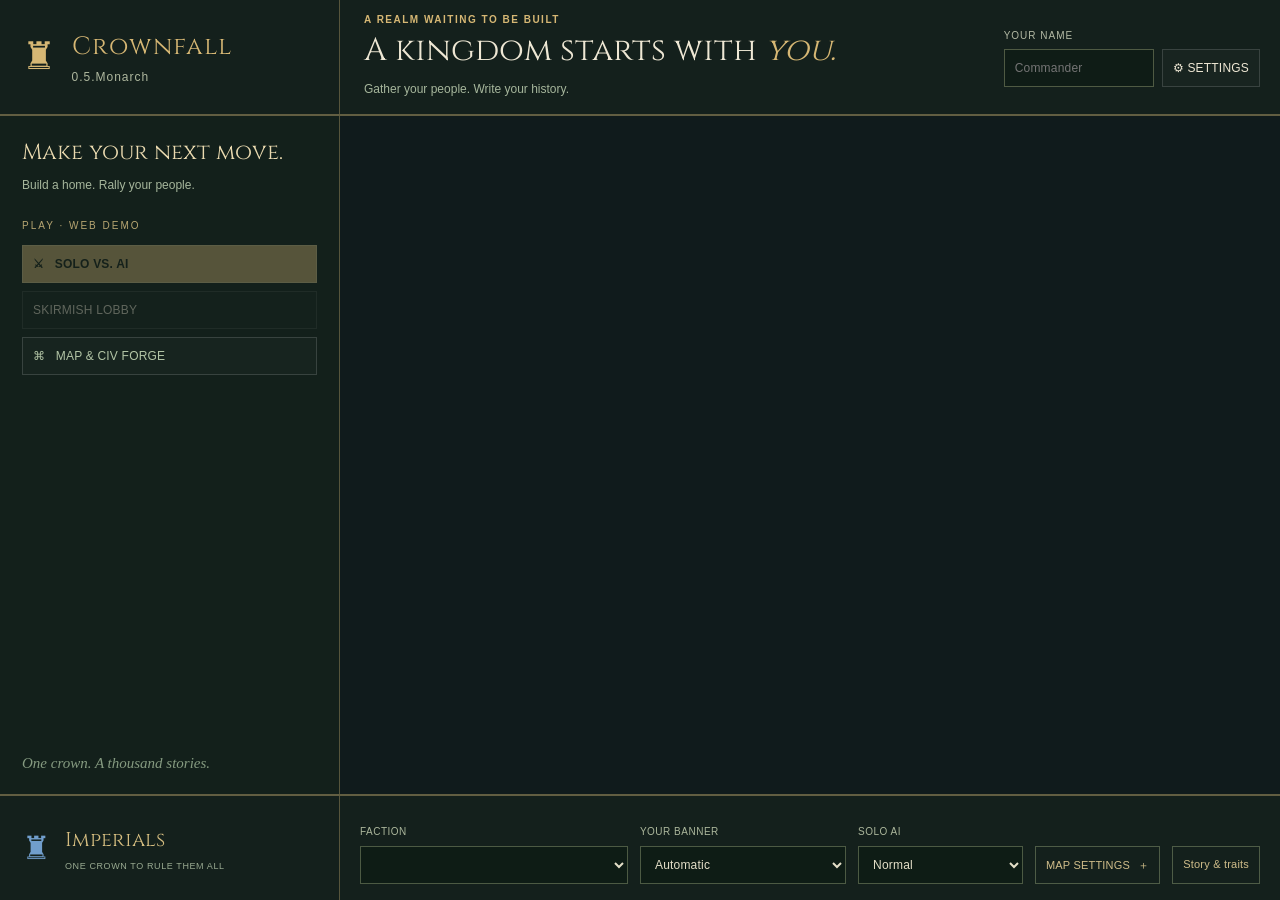
==== index.html @ 2e2fb734 "Add files via upload Test-build 0.5 Monarch: old build." ====
<!doctype html>
<html lang="en">
  <head>
    <meta charset="UTF-8" />
    <meta name="viewport" content="width=device-width,initial-scale=1" />
    <title>Crownfall — Monarch</title>
    <link rel="icon" href="./favicon.svg" />
    <link rel="stylesheet" href="./style.css" />
    <link rel="stylesheet" href="./monarch.css" />
  </head>
  <body data-screen="menu">
    <canvas
      id="battlefield"
      aria-label="Isometric battlefield: select units with left click and command with right click"
      tabindex="0"
    ></canvas>
    <header id="topbar">
      <a class="wordmark" href="./"
        >♜
        <span
          >Crownfall<small
            ><span id="release-version">0.5.Monarch</span></small
          ></span
        ></a
      >
      <div id="resources">
        <div><i>◒</i><span id="food">350</span><small>FOOD</small></div>
        <div><i>♧</i><span id="wood">420</span><small>WOOD</small></div>
        <div><i>◆</i><span id="gold">180</span><small>GOLD</small></div>
        <div><i>▰</i><span id="stone">180</span><small>STONE</small></div>
        <div>
          <i>♟</i><span id="population">7 / 20</span><small>POPULATION</small>
        </div>
      </div>
      <div class="match-controls">
        <span id="clock">00:00</span
        ><button id="speed" title="Change game speed (host)">1×</button
        ><button id="pause" title="Pause (Space)">Ⅱ</button
        ><button
          id="sound"
          title="Toggle music and ambience"
          aria-pressed="true"
        >
          ♫</button
        ><button id="grid" title="Toggle tile grid (G)" aria-pressed="false">
          ▦</button
        ><button id="workshop" title="Civilizations and map forge">⌘</button
        ><button id="settings" title="Lobby and server controls" class="hidden">
          ⚙</button
        ><button
          id="keyboard-settings"
          title="Keyboard shortcuts and camera"
          aria-label="Keyboard shortcuts"
        >
          ⌨</button
        ><button id="help" title="Field guide (?)">?</button>
      </div>
    </header>
    <section id="map-label">
      <div class="eyebrow">A REAL-TIME STRATEGY CHRONICLE</div>
      <h1>The Riverlands</h1>
      <p>
        <span class="live-dot"></span
        ><span id="mode-label">Two kingdoms. One crown.</span>
      </p>
    </section>
    <div id="objective">
      <span>⚑</span>
      <div>
        <small>YOUR OBJECTIVE</small>
        <p>Destroy the rival Town Center</p>
      </div>
    </div>
    <div id="toast" role="status"></div>
    <section id="lobby" class="hidden" aria-label="Skirmish and LAN lobby">
      <div class="eyebrow">GATHER YOUR COMMANDERS</div>
      <h2>The war council</h2>
      <p class="lobby-subtitle">
        Two kingdoms by default, up to sixteen. Choose your banners and forge an
        alliance.
      </p>
      <div id="lobby-layout">
        <div>
          <div class="panel-heading">
            <span>COMMANDERS</span><span id="lobby-count"></span>
          </div>
          <div id="lobby-players"></div>
          <button id="add-ai" class="watch-button">+ ADD AI KINGDOM</button>
          <p class="seat-help">
            Choose each computer’s difficulty and civilization. Matching team
            numbers are allies; “No team” fights everyone. AI seats are always
            ready.
          </p>
        </div>
        <div class="lobby-settings">
          <div class="panel-heading"><span>THE BATTLEFIELD</span></div>
          <label
            >Map<select id="lobby-map">
              <option value="0">The Riverlands · two crossings</option>
              <option value="1">Highland March · open terrain</option>
              <option value="2">Twin Lakes · lakes and woodland</option>
            </select></label
          >
          <div class="field-row">
            <label
              >Width in tiles<input
                id="lobby-width"
                type="number"
                min="48"
                max="128"
                value="64" /></label
            ><label
              >Height in tiles<input
                id="lobby-height"
                type="number"
                min="48"
                max="128"
                value="64"
            /></label>
          </div>
          <div class="field-row">
            <label>Kingdom seats<select id="lobby-capacity"></select></label
            ><label
              >Map seed<input
                id="lobby-seed"
                type="number"
                min="1"
                max="999999"
                value="7"
            /></label>
          </div>
          <button id="apply-map">APPLY MAP SETTINGS</button>
          <p id="lobby-map-note">
            48–128 tiles per side. Choose 96 or 128 for a large council.
            Changing settings clears readiness.
          </p>
          <div class="share-address" id="lan-share">
            <small>SHARE THIS SERVER ADDRESS</small
            ><code id="server-address"></code
            ><span
              >Use the LAN address printed by the server for other
              computers.</span
            >
          </div>
        </div>
      </div>
      <div class="observer-seats" id="lan-observer-seats">
        <span id="operator-name"></span><span id="spectator-list"></span
        ><a href="./?seat=player" target="_blank" rel="noopener"
          >Open a player tab ↗</a
        >
      </div>
      <div class="lobby-bottom">
        <button id="leave-lobby">← LEAVE LOBBY</button
        ><button id="spectate-seat">SPECTATE · AI TAKES MY SEAT</button
        ><button id="lobby-console">HOSTING CONSOLE ↗</button>
        <span id="lobby-status">Waiting for commanders…</span
        ><button id="ready">READY UP</button
        ><button id="start-match" class="primary">START MATCH →</button>
      </div>
    </section>
    <main id="welcome" class="menu-shell" aria-label="Crownfall main menu">
      <header class="menu-header">
        <a class="menu-brand" href="./" aria-label="Crownfall main menu"
          ><span aria-hidden="true">♜</span
          ><span>Crownfall<small id="menu-version">0.5.Monarch</small></span></a
        >
        <div class="welcome-story">
          <div class="eyebrow">A REALM WAITING TO BE BUILT</div>
          <h2>A kingdom starts with <em>you.</em></h2>
          <p>Gather your people. Write your history.</p>
        </div>
        <div class="menu-account">
          <label class="name-field"
            >YOUR NAME<input
              id="player-name"
              maxlength="24"
              placeholder="Commander"
              autocomplete="nickname"
          /></label>
          <button
            id="welcome-settings"
            title="Settings & graphics"
            aria-label="Settings & graphics"
          >
            ⚙ <span>SETTINGS</span>
          </button>
        </div>
      </header>
      <nav class="menu-rail" aria-label="Main menu actions">
        <div class="play-intro">
          <h3>Make your next move.</h3>
          <p>Build a home. Rally your people.</p>
        </div>
        <div class="menu-section-title">PLAY</div>
        <div class="local-options">
          <button id="solo" class="primary" disabled>
            ⚔ &nbsp; SOLO VS. AI</button
          ><button id="skirmish" disabled>SKIRMISH LOBBY</button>
        </div>
        <div class="menu-section-title native-only">MULTIPLAYER</div>
        <div class="lan-buttons">
          <button class="primary" id="host" disabled>
            ♜ &nbsp; HOST & PLAY
          </button>
          <button id="join" disabled>⚑ &nbsp; JOIN AS PLAYER</button>
        </div>
        <button id="welcome-console" class="watch-button">
          HOSTING CONSOLE ↗
        </button>
        <button id="watch" class="watch-button" disabled>
          ◉ &nbsp; SPECTATE</button
        ><button id="welcome-workshop" class="watch-button">
          ⌘ &nbsp; MAP & CIV FORGE
        </button>

        <details class="menu-connection">
          <summary>Join another server</summary>
          <label class="name-field" id="join-address-field"
            >SERVER ADDRESS
            <div class="join-address-row">
              <input
                id="join-address"
                placeholder="http://192.168.1.20:8080"
                aria-label="Game server address"
              /><button id="open-join-address">OPEN →</button>
            </div>
          </label>
        </details>
        <div class="rail-note">One crown. A thousand stories.</div>
      </nav>
      <section
        class="menu-stage"
        aria-label="Animated settlement preview"
        aria-busy="true"
      >
        <div class="menu-status">
          <div id="welcome-error" role="alert"></div>
        </div>
      </section>
      <footer class="menu-footer">
        <div class="menu-edition">
          <span id="preview-crest" aria-hidden="true">♜</span
          ><span
            ><b id="preview-name">Imperials</b
            ><small>ONE CROWN TO RULE THEM ALL</small></span
          >
        </div>
        <div class="welcome-council">
          <label class="name-field"
            >FACTION<select id="welcome-civ"></select
          ></label>
          <label class="name-field"
            >YOUR BANNER<select id="welcome-color">
              <option value="">Automatic</option>
            </select></label
          >
          <label id="difficulty-setting"
            >SOLO AI
            <select
              id="ai-difficulty"
              aria-describedby="difficulty-description"
            >
              <option value="1">Normal</option>
            </select>
            <small id="difficulty-description"
              >A balanced opponent that builds up and launches regular
              raids.</small
            >
          </label>
          <details id="match-options">
            <summary>MAP SETTINGS <span>＋</span></summary>
            <div>
              <label
                >Map<select id="map-choice">
                  <option value="0">The Riverlands</option>
                  <option value="1">Highland March</option>
                  <option value="2">Twin Lakes</option>
                </select></label
              >
              <label
                >Map size<select id="map-preset">
                  <option value="64" selected>64 × 64 · small</option>
                  <option value="96">96 × 96 · standard</option>
                  <option value="128">128 × 128 · large</option>
                  <option value="custom">Custom dimensions</option>
                </select></label
              >
              <div class="field-row hidden" id="custom-dimensions">
                <label
                  >Width<input
                    id="map-width"
                    type="number"
                    min="48"
                    max="128"
                    value="64" /></label
                ><label
                  >Height<input
                    id="map-height"
                    type="number"
                    min="48"
                    max="128"
                    value="64"
                /></label>
              </div>
              <div class="field-row">
                <label>LAN seats<select id="max-players"></select></label
                ><label
                  >Map seed<input
                    id="map-seed"
                    type="number"
                    min="1"
                    max="999999"
                    value="7"
                /></label>
              </div>
              <button data-close-menu type="button">CLOSE MAP SETTINGS</button>
            </div>
          </details>
          <details class="race-story">
            <summary>Story & traits</summary>
            <div class="story-panel">
              <p id="welcome-race-story"></p>
              <button data-close-menu type="button">CLOSE STORY</button>
            </div>
          </details>
        </div>
        <div class="welcome-foot">
          NATIVE C++ ENGINE <b>·</b> PROCEDURAL PIXEL ART<br /><span
            >16 kingdoms · 4 spectators · dedicated host</span
          >
        </div>
      </footer>
    </main>
    <button
      id="debug-toggle"
      title="Toggle performance overlay"
      aria-pressed="false"
    >
      FPS
    </button>
    <pre id="performance-overlay" hidden aria-live="off"></pre>
    <div id="game-hints">
      Drag to select <b>·</b> Right-click to command <b>·</b>
      <span data-shortcut="panUp">↑</span>
      <span data-shortcut="panDown">↓</span>
      <span data-shortcut="panLeft">←</span>
      <span data-shortcut="panRight">→</span> to pan <b>·</b> Scroll to zoom
      <b>·</b> <span data-shortcut="grid">G</span> for tile grid
    </div>
    <div id="observer-tools" class="hidden">
      <span id="observer-role">SPECTATOR</span
      ><select id="observe-player" aria-label="Kingdom to inspect"></select
      ><small>Full map vision · read-only</small>
    </div>
    <aside id="server-console" class="hidden">
      <div class="panel-heading">
        <span>DEDICATED SERVER CONSOLE</span
        ><button id="close-console" title="Hide server console">×</button>
      </div>
      <h2>The watchtower</h2>
      <p id="console-status"></p>
      <div id="console-stats"></div>
      <div id="console-roster"></div>
      <div class="console-controls">
        <button id="console-pause">PAUSE / RESUME</button
        ><button id="console-restart">RESTART MATCH</button
        ><button id="console-lobby">RETURN TO LOBBY</button>
      </div>
      <p class="console-note">
        Operator seat · read-only battlefield<br />To play, open a separate
        player tab.
      </p>
      <a href="./?seat=player" target="_blank" rel="noopener"
        >OPEN PLAYER TAB ↗</a
      >
    </aside>
    <footer id="command-deck">
      <section class="minimap-wrap">
        <div class="panel-heading">
          <span>THE RIVERLANDS</span><span id="map-size">64 × 64</span>
        </div>
        <canvas
          id="minimap"
          width="220"
          height="155"
          aria-label="Minimap — click to move the camera"
        ></canvas>
        <div class="minimap-foot">
          <span>● YOUR KINGDOM</span><span>● OTHER KINGDOMS</span>
        </div>
      </section>
      <section id="selection-panel">
        <div class="panel-heading">
          <span id="selection-label">YOUR SETTLEMENT</span
          ><span id="selected-count">BLUE BANNER</span>
        </div>
        <div id="selection-content">
          <div id="portrait">♜</div>
          <div id="unit-info">
            <h2>Command your kingdom</h2>
            <p>Select a unit or building to begin.</p>
            <div id="health-track"><div id="health-fill"></div></div>
            <small id="unit-detail">Your story begins in the Dark Age.</small>
          </div>
        </div>
        <div id="selection-roster"></div>
      </section>
      <section id="actions-panel">
        <div class="panel-heading">
          <span>UNIT ACTIONS</span><span id="age-label">I · DARK AGE</span>
        </div>
        <div
          id="action-tabs"
          role="tablist"
          aria-label="Villager action categories"
        ></div>
        <div id="actions"></div>
        <div id="queue"></div>
      </section>
      <section id="chronicle">
        <div class="panel-heading">
          <span>THE CHRONICLE</span><span>✦</span>
        </div>
        <p id="notice">Your people are ready to build a new kingdom.</p>
        <button id="advance" title="Advance to the next age">
          ↟ &nbsp; ADVANCE AGE <small>350 food · 100 gold</small>
        </button>
      </section>
    </footer>
    <div id="tooltip" class="hidden"></div>
    <dialog id="guide">
      <button id="close-guide" class="close">×</button>
      <div class="eyebrow">THE COMMANDER’S COMPANION</div>
      <h2>Your field guide</h2>
      <div class="guide-grid">
        <article>
          <h3>Monarch</h3>
          <p>
            Choose one of ten fantasy peoples before joining. Stories and
            bonuses appear under People &amp; Civilization. Barracks train early
            infantry, ranges train each people’s bow units, and stables open in
            Feudal Age. Highlanders and Orcs throw spears instead of building
            ranges. Dwarves use crossbows; Orcs, Goblins and Dwarves ride hogs.
          </p>
          <p>
            Castle Age unlocks the 3 × 3 Fortress and your people’s unique
            champion. Warlords and Duet Bards grant nearby allied units 12%
            movement and 10% attack, without stacking. Ranged garrisons add one
            shot each to defensive buildings, up to seven.
          </p>
        </article>
        <article>
          <h3>Repairs & research</h3>
          <p>
            Select villagers and use the Commands, Economy buildings or Military
            buildings categories. Right-click a damaged friendly building, or
            press R and click it, to repair. Repairs consume half the original
            construction resources per full health bar restored.
          </p>
          <p>
            Build a School for gathering and villager walking upgrades. In the
            Feudal Age, build a Blacksmith for soldier attack and armor
            upgrades. Select the structure to research; its price and age
            requirements appear on hover.
          </p>
        </article>
        <article>
          <h3>01 &nbsp; An economy first</h3>
          <p>
            Select villagers. Right-click berry bushes for food, trees for wood,
            and deposits for gold or stone. Workers carry resources back to the
            Town Center. Build farms for lasting food.
          </p>
        </article>
        <article>
          <h3>02 &nbsp; A place to call home</h3>
          <p>
            With villagers selected, choose a building below, then click visible
            empty ground. The workers walk over and construct it. Houses
            increase the population limit. Right-click cancels placement; Escape
            opens the game menu.
          </p>
        </article>
        <article>
          <h3>03 &nbsp; Raise your banner</h3>
          <p>
            Select your Town Center to train villagers. Barracks train spearmen.
            Advance to the Feudal Age for archers and towers, then the Castle
            Age for knights. Spearmen counter cavalry.
          </p>
        </article>
        <article>
          <h3>04 &nbsp; Across the river</h3>
          <p>
            Use either bridge to reach the rival kingdom. Right-click enemies to
            attack. Use Attack or Attack-move, then click a target or
            destination. Patrol travels back and forth; Defend returns to its
            area. Destroy their final Town Center to win. AI kingdoms build and
            raid in solo or LAN games. Matching team numbers share vision and
            victory.
          </p>
        </article>
        <article>
          <h3>05 &nbsp; Rally and shelter</h3>
          <p>
            Select a production building and right-click to set its rally flag.
            A resource flag sends new villagers to gather. Right-click your Town
            Center or tower with units selected to shelter them; select the
            building and Deploy garrison to release them. Town Centers can also
            train villagers directly inside.
          </p>
        </article>
        <article>
          <h3>06 &nbsp; Your next orders</h3>
          <p>
            Shift + right-click queues movement flags. Units follow them in
            order, finding routes around obstacles. Escape opens audio,
            controls, info and surrender. Confirming Surrender returns to the
            main menu. Defeated LAN commanders watch only their team's shared
            vision, with fog of war.
          </p>
        </article>
      </div>
      <p class="guide-note">
        Delete removes your selected units immediately. Buildings require two
        confirmation clicks before razing. Fallen units keep their last sight
        for five game seconds before fog returns; surviving units and buildings
        keep revealing normally. Damaged buildings progress through smoke,
        embers, fire and structural damage.
      </p>
      <div class="shortcuts">
        <span><kbd>↑ ↓ ← →</kbd> Pan</span><span><kbd>Wheel</kbd> Zoom</span
        ><span><kbd>Shift</kbd> Add selection</span
        ><span><kbd>Double-click</kbd> Same units</span
        ><span><kbd>Ctrl + 1–9</kbd> Save group</span
        ><span><kbd>1–9</kbd> Select group</span
        ><span><kbd data-shortcut="town">H</kbd> Town Center</span
        ><span><kbd data-shortcut="idle">.</kbd> Idle villager</span
        ><span><kbd data-shortcut="grid">G</kbd> Tile grid</span
        ><span><kbd data-shortcut="pause">Space</kbd> Pause</span>
      </div>
      <button id="guide-controls">CONFIGURE KEYBOARD & CAMERA</button>
      <p class="guide-note">
        LAN: run the server on one computer, open its LAN address on both
        computers, choose Host &amp; Play and Join as Player. Both players use
        the same authoritative C++ simulation.
      </p>
    </dialog>
    <dialog id="delete-confirm" aria-labelledby="delete-title">
      <h2 id="delete-title">Raze selected buildings?</h2>
      <p id="delete-warning"></p>
      <p id="delete-stage">Confirmation 1 of 2</p>
      <button id="cancel-delete">CANCEL</button
      ><button id="confirm-delete" class="danger">
        CONTINUE TO FINAL CONFIRMATION
      </button>
    </dialog>
    <dialog id="escape-menu" aria-labelledby="escape-title">
      <button
        id="close-escape"
        class="close"
        aria-label="Close settings and game menu"
      >
        ×
      </button>
      <div class="eyebrow">THE WAR COUNCIL</div>
      <h2 id="escape-title">Game menu</h2>
      <p id="menu-match-info"></p>
      <p>Opening this menu does not pause a LAN match.</p>
      <div class="menu-buttons">
        <button id="menu-resume" class="primary">RESUME GAME</button
        ><button id="menu-controls">KEYBOARD & CAMERA</button
        ><button id="menu-info">RULES & GAME INFO</button>
      </div>
      <fieldset class="graphics-settings">
        <legend>Graphics & frame rate</legend>
        <label
          >Rendering preset<select id="render-preset">
            <option value="balanced">
              Balanced · 60 FPS / up to 1.5× pixels
            </option>
            <option value="legacy">
              Legacy dual-core · 30 FPS / 1× pixels
            </option>
            <option value="display">
              High quality · 200 FPS / up to 2× pixels
            </option>
          </select></label
        >
        <label
          >Frame-rate limit<select id="render-limit">
            <option value="30">30 FPS · save power</option>
            <option value="60" selected>60 FPS · default</option>
            <option value="90">90 FPS</option>
            <option value="120">120 FPS</option>
            <option value="144">144 FPS</option>
            <option value="165">165 FPS</option>
            <option value="200">200 FPS</option>
            <option value="custom">Custom FPS…</option>
          </select></label
        >
        <label id="custom-fps-field" hidden
          >Custom frame-rate limit
          <input
            id="custom-fps"
            type="number"
            min="1"
            max="1000"
            step="1"
            value="60"
            required
            inputmode="numeric"
            aria-describedby="fps-error"
          />
        </label>
        <p id="fps-error" role="alert" hidden></p>
        <p id="fps-summary" role="status">Frame-rate limit: 60 FPS.</p>
        <p class="guide-note">
          Presets go up to 200 FPS. Custom accepts 1–1000 FPS. This is a
          rendering limit; your display refresh rate and hardware determine the
          achieved FPS. Simulation and LAN tick rates stay the same.
        </p>
      </fieldset>
      <h3>Sound settings</h3>
      <label><input type="checkbox" id="menu-audio" /> Enable sound</label>
      <label
        >Master volume
        <input id="master-volume" type="range" min="0" max="100" value="60"
      /></label>
      <label
        >Music
        <input id="music-volume" type="range" min="0" max="100" value="22"
      /></label>
      <label
        >Effects
        <input id="effects-volume" type="range" min="0" max="100" value="32"
      /></label>
      <label class="debug-setting"
        ><input id="menu-debug" type="checkbox" /> Performance overlay (FPS,
        ping, traffic)</label
      >
      <p class="guide-note">
        Camera movement stays on this device. No camera position is sent to the
        server.
      </p>
      <label
        ><input id="camera-boxes" type="checkbox" /> Show local camera guide
        boxes</label
      >

      <button id="menu-host">OPEN HOST DIAGNOSTICS ↗</button>
      <p class="guide-note">
        For best performance, enable graphics acceleration in your browser's
        system settings. FPS also depends on your display and hardware.
      </p>
      <div class="menu-exit-buttons">
        <button id="menu-surrender" class="danger">SURRENDER</button>
      </div>
      <div id="surrender-confirm" class="hidden">
        <p id="surrender-warning"></p>
        <button id="confirm-surrender" class="danger">CONFIRM & EXIT</button
        ><button id="cancel-surrender">CANCEL</button>
      </div>
    </dialog>
    <dialog id="controls-dialog" aria-labelledby="controls-title">
      <button
        id="close-controls"
        class="close"
        aria-label="Close keyboard settings"
      >
        ×
      </button>
      <div class="eyebrow">YOUR COMMANDS, YOUR WAY</div>
      <h2 id="controls-title">Keyboard & camera</h2>
      <p>
        Shared by Windows, Linux and Web. Saved in this browser; export a
        profile to use it elsewhere. Escape closes settings; in the game it
        opens the menu. Ctrl+1–9 saves groups; 1–9 selects them.
      </p>
      <div class="camera-settings">
        <label for="pan-speed"
          >Pan speed <span id="pan-speed-value">550</span></label
        >
        <input
          id="pan-speed"
          type="range"
          min="100"
          max="1000"
          step="25"
          value="550"
        />
        <label
          ><input id="edge-pan" type="checkbox" checked /> Pan at screen
          edges</label
        >
      </div>
      <div id="binding-list"></div>
      <p id="controls-status" role="status"></p>
      <div class="controls-footer">
        <button id="reset-controls">RESET DEFAULTS</button
        ><button id="export-controls">EXPORT PROFILE</button
        ><button id="import-controls">IMPORT PROFILE</button>
      </div>
      <input
        id="controls-import-file"
        type="file"
        accept="application/json,.json"
        class="hidden"
      />
    </dialog>
    <div id="end-screen" class="hidden">
      <div class="eyebrow">THE CHRONICLE IS WRITTEN</div>
      <h2 id="end-title">Victory</h2>
      <p id="end-text"></p>
      <button id="restart" class="primary">BEGIN AGAIN →</button>
    </div>

    <dialog id="mod-workshop">
      <button id="close-workshop" class="close" aria-label="Close workshop">
        ×
      </button>
      <div class="eyebrow">MAKE THIS WORLD YOUR OWN</div>
      <h2>The workshop</h2>
      <nav class="workshop-tabs">
        <button data-tab="civ" class="active">CIVILIZATION DESIGNER</button
        ><button data-tab="map">MAP FORGE</button
        ><button data-tab="modguide">MODDER’S NOTES</button>
      </nav>
      <div id="workshop-message" role="status"></div>
      <section id="tab-civ" class="workshop-tab">
        <div class="editor-toolbar">
          <label>Load a civilization<select id="civ-preset"></select></label
          ><button id="new-civ">NEW CIVILIZATION</button
          ><button id="duplicate-civ">DUPLICATE</button>
        </div>
        <div class="civ-layout">
          <div>
            <label class="editor-tip"
              >Preview age
              <select id="civ-preview-age">
                <option value="1">Dark Age</option>
                <option value="2">Feudal Age</option>
                <option value="3">Castle Age</option>
              </select></label
            >
            <canvas id="civ-preview" width="360" height="210"></canvas>
            <h3 id="civ-preview-name">The Riverborn</h3>
            <p id="civ-preview-description"></p>
            <div class="editor-tip">
              The race template controls architecture, appearance and available
              troops. Your editable bonuses tune its economy and military. Team
              insignia identify your kingdom.
            </div>
          </div>
          <div class="civ-fields">
            <div class="field-row">
              <label>Name<input id="civ-name" maxlength="60" /></label
              ><label
                >Stable ID<input
                  id="civ-id"
                  maxlength="32"
                  placeholder="my-civilization"
              /></label>
            </div>
            <label>Race template<select id="civ-race"></select></label
            ><button id="apply-race" type="button">
              USE RACE STORY & BONUSES
            </button>
            <label
              >Story<textarea
                id="civ-description"
                maxlength="400"
                rows="2"
              ></textarea>
            </label>
            <div class="resource-fields">
              <label
                >Food<input
                  id="civ-food"
                  type="number"
                  min="0"
                  max="5000" /></label
              ><label
                >Wood<input
                  id="civ-wood"
                  type="number"
                  min="0"
                  max="5000" /></label
              ><label
                >Gold<input
                  id="civ-gold"
                  type="number"
                  min="0"
                  max="5000" /></label
              ><label
                >Stone<input id="civ-stone" type="number" min="0" max="5000"
              /></label>
            </div>
            <div id="civ-sliders"></div>
            <p class="editor-tip">
              1.00× is standard. Changes are applied to new matches, never
              silently to an ongoing game.
            </p>
          </div>
        </div>
        <div class="editor-bottom">
          <button class="primary" id="save-civ">SAVE CIVILIZATION</button
          ><button id="export-civ">EXPORT JSON</button
          ><button id="import-civ">IMPORT JSON</button>
        </div>
      </section>
      <section id="tab-map" class="workshop-tab hidden">
        <div class="editor-toolbar">
          <label
            >Load a custom map<select id="saved-map">
              <option value="">New map</option>
            </select></label
          ><label
            >Template<select id="map-template">
              <option value="blank">Open meadow</option>
              <option value="river">Riverlands</option>
              <option value="lakes">Twin Lakes</option>
            </select></label
          ><button id="new-map">NEW MAP</button
          ><button id="undo-map">↶ UNDO</button
          ><button id="redo-map">↷ REDO</button>
        </div>
        <div class="map-editor-layout">
          <aside class="map-brushes">
            <h3>Terrain</h3>
            <div id="terrain-brushes"></div>
            <h3>Resources</h3>
            <div id="resource-brushes"></div>
            <h3>Player starts</h3>
            <label>Start number<select id="start-index"></select></label
            ><button id="spawn-brush">⚑ PLACE START</button
            ><label class="check-label"
              ><input id="editor-grid" type="checkbox" checked /> Show tile
              grid</label
            ><label
              >Brush size<input
                id="brush-size"
                type="range"
                min="1"
                max="7"
                value="1"
              /><output id="brush-output">1 tile</output></label
            ><label
              >Zoom<input
                id="editor-zoom"
                type="range"
                min="1"
                max="6"
                step=".1"
                value="1"
            /></label>
          </aside>
          <div>
            <div id="editor-map-wrap">
              <canvas
                id="map-editor"
                aria-label="Level designer canvas — paint tiles with left mouse, pan with middle mouse"
              ></canvas>
            </div>
            <div id="map-inspector">Tile 0, 0 · Grass</div>
          </div>
          <aside class="map-properties">
            <h3>Map properties</h3>
            <label
              >Name<input
                id="custom-map-name"
                value="Untitled meadow"
                maxlength="60" /></label
            ><label
              >Stable ID<input
                id="custom-map-id"
                value="untitled-meadow"
                maxlength="32"
            /></label>
            <div class="field-row">
              <label
                >Width<input
                  id="editor-width"
                  type="number"
                  min="48"
                  max="128"
                  value="64" /></label
              ><label
                >Height<input
                  id="editor-height"
                  type="number"
                  min="48"
                  max="128"
                  value="64"
              /></label>
            </div>
            <label>Player starts<select id="spawn-count"></select></label
            ><button id="resize-map">APPLY SIZE / STARTS</button
            ><label class="check-label"
              ><input id="auto-resources" type="checkbox" checked /> Automatic
              resources at starts and across the map</label
            >
            <p class="editor-tip">
              Starts reserve a dry 17 × 17 area for a fair settlement. Paint
              bridges to connect land. The inner 3 × 3 outline is the Town
              Center; resource painting keeps it clear.
            </p>
            <button id="validate-map">CHECK LAND ROUTES</button>
            <div id="map-validation"></div>
          </aside>
        </div>
        <div class="editor-bottom">
          <button class="primary" id="save-map">SAVE MAP TO SERVER</button
          ><button id="export-map">EXPORT JSON</button
          ><button id="import-map">IMPORT JSON</button
          ><span
            >Left-drag paints · middle-drag pans · wheel zooms · undo restores a
            stroke</span
          >
        </div>
      </section>
      <section id="tab-modguide" class="workshop-tab hidden">
        <div class="guide-grid">
          <article>
            <h3>Start with data, not code</h3>
            <p>
              Create or duplicate a civilization. Set its name, story, starting
              stockpile and multipliers. Save it, then choose it in the welcome
              screen or your lobby row. The operator stores data in
              <code>data/content.json</code>.
            </p>
          </article>
          <article>
            <h3>Design a battlefield</h3>
            <p>
              Choose dimensions and 2–16 starts. Paint land, water, bridges,
              woodland and deposits. Check that all starts have land routes,
              then save. The host can choose your map in the lobby.
            </p>
          </article>
          <article>
            <h3>Share a mod</h3>
            <p>
              Export JSON and send the file to the server operator. They import
              it and save it on their server. Imported files are validated; they
              do not execute scripts. A player can export a draft even without
              permission to save on a live server.
            </p>
          </article>
          <article>
            <h3>Go beyond the editors</h3>
            <p>
              <code>games/crownfall/catalog.h</code> defines the roster and
              costs. <code>games/crownfall/models.h</code> defines moddable
              data. <code>games/crownfall/world.cpp</code> contains the rules.
              <code>web/art.js</code> generates the single sprite image. Follow
              <code>docs/MODDING.md</code> to add mechanics and artwork.
            </p>
          </article>
        </div>
        <p class="editor-tip">
          Saving a mod does not change a match already in progress. Restart or
          create a new match to apply it. Save and export important designs
          before removing local data.
        </p>
      </section>
      <input
        type="file"
        id="mod-import"
        accept="application/json,.json"
        class="hidden"
      />
    </dialog>
    <script src="./engine-bootstrap.js"></script><script src="./art.js"></script>
    <script src="./sound.js"></script>
    <script src="./controls.js"></script>
    <script src="./motion.js"></script>
    <script src="./damage.js"></script>
    <script src="./perf.js"></script>
    <script src="./ground.js"></script>
    <script src="./game.js"></script>
    <script src="./workshop.js"></script>
  </body>
</html>
---- style.css ----
:root {
  --ink: #161c1b;
  --panel: #1b2220;
  --gold: #d6b774;
  --muted: #92998b;
  --cream: #eee7d4;
  --line: #ffffff13;
}
* {
  box-sizing: border-box;
}
body {
  margin: 0;
  background: #101b1c;
  color: var(--cream);
  font-family: "DM Sans", sans-serif;
  font-size: 12px;
  overflow: hidden;
}
button,
a {
  -webkit-tap-highlight-color: transparent;
}
button {
  font: inherit;
  cursor: pointer;
  color: inherit;
  border: 1px solid #ffffff24;
  background: #ffffff04;
  transition:
    background 0.15s,
    border-color 0.15s;
}
button:hover {
  background: #d6b77418;
  border-color: var(--gold);
}
button:disabled {
  opacity: 0.35;
  cursor: not-allowed;
}
button:focus-visible,
a:focus-visible {
  outline: 2px solid var(--gold);
  outline-offset: 3px;
}
.hidden {
  display: none !important;
}
#battlefield {
  position: absolute;
  inset: 0;
  width: 100%;
  height: 100%;
  image-rendering: pixelated;
  outline: 0;
}
#topbar {
  position: absolute;
  top: 0;
  width: 100%;
  height: 77px;
  display: flex;
  align-items: center;
  background: linear-gradient(#1a211ff5, #19211fed);
  border-bottom: 1px solid #cdb78548;
  box-shadow: 0 4px 30px #0004;
  z-index: 5;
  padding: 0 26px;
  gap: 30px;
}
.wordmark {
  display: flex;
  align-items: center;
  gap: 12px;
  color: var(--gold);
  font: 32px Georgia;
  text-decoration: none;
  min-width: 207px;
}
.wordmark span {
  font:
    600 23px "Cormorant Garamond",
    Georgia;
  letter-spacing: 3px;
}
.wordmark small {
  font:
    8px "DM Sans",
    sans-serif;
  letter-spacing: 4px;
  display: block;
  margin-top: 5px;
  color: #a4aa98;
}
#resources {
  display: flex;
  height: 100%;
  flex: 1;
  justify-content: center;
}
#resources > div {
  position: relative;
  min-width: 108px;
  display: grid;
  grid-template-columns: 26px 1fr;
  align-content: center;
  column-gap: 8px;
  border-left: 1px solid var(--line);
  padding-left: 23px;
}
#resources i {
  grid-row: span 2;
  font: 25px Georgia;
  color: #c5ab77;
  align-self: center;
}
#resources span {
  font:
    600 20px "Cormorant Garamond",
    Georgia;
  line-height: 23px;
}
#resources small {
  font-size: 8px;
  letter-spacing: 1.5px;
  color: #929b8f;
}
.match-controls {
  display: flex;
  align-items: center;
  gap: 7px;
}
.match-controls button {
  width: 30px;
  height: 30px;
  border-color: #ffffff18;
}
.match-controls #clock {
  font-size: 12px;
  color: #b2b8aa;
  margin-right: 9px;
  font-variant-numeric: tabular-nums;
}
#map-label {
  position: absolute;
  top: 108px;
  left: 32px;
  pointer-events: none;
  text-shadow: 0 2px 10px #0009;
}
.eyebrow {
  font-size: 9px;
  letter-spacing: 2.5px;
  color: var(--gold);
  font-weight: 600;
}
#map-label h1 {
  font:
    500 35px "Cormorant Garamond",
    Georgia;
  margin: 5px 0;
  color: #f1e8cf;
}
#map-label p {
  color: #b8c8b6;
  margin: 7px 0;
  font-size: 10px;
}
.live-dot {
  display: inline-block;
  width: 5px;
  height: 5px;
  background: #b6be79;
  border-radius: 50%;
  box-shadow: 0 0 8px #b6be7955;
  margin-right: 7px;
}
#objective {
  position: absolute;
  right: 26px;
  top: 106px;
  display: flex;
  gap: 12px;
  padding: 13px 18px;
  background: #18221dde;
  border: 1px solid #c6b27a35;
  align-items: center;
}
#objective > span {
  font-size: 25px;
  color: var(--gold);
}
#objective small {
  font-size: 8px;
  letter-spacing: 1.8px;
  color: var(--gold);
}
#objective p {
  margin: 5px 0 0;
  font-size: 11px;
}
#welcome {
  position: absolute;
  top: calc(50vh - 67px);
  transform: translateY(-50%);
  max-height: calc(100vh - 300px);
  overflow-y: auto;
  left: 6%;
  padding: 30px 32px 25px;
  width: 350px;
  background: linear-gradient(120deg, #18241af5, #15251bed);
  border: 1px solid #baab7247;
  box-shadow: 0 20px 70px #0004;
  z-index: 3;
}
#welcome:before {
  content: "";
  position: absolute;
  inset: 6px;
  border: 1px solid #baab721c;
  pointer-events: none;
}
#welcome h2 {
  font:
    500 47px/0.99 "Cormorant Garamond",
    Georgia;
  margin: 20px 0;
}
#welcome h2 em {
  color: var(--gold);
  font-weight: 400;
}
#welcome p {
  font-size: 12px;
  line-height: 1.85;
  color: #b9c0ac;
  margin-bottom: 25px;
}
.primary {
  background: #d3b576;
  color: #19241d;
  border-color: #e3ce93;
  padding: 15px 17px;
  font-size: 10px;
  font-weight: 700;
  letter-spacing: 1.5px;
  width: 100%;
  text-align: left;
}
.primary:hover {
  background: #e5cc91;
}
.primary span {
  float: right;
  font-size: 15px;
  line-height: 12px;
}
.lan-buttons {
  display: flex;
  gap: 8px;
  margin-top: 10px;
}
.lan-buttons button {
  padding: 12px 5px;
  width: 50%;
  font-size: 9px;
  letter-spacing: 1px;
}
.welcome-foot {
  margin-top: 22px;
  font-size: 7px;
  letter-spacing: 1.4px;
  color: #a9ad96;
  line-height: 1.8;
}
.welcome-foot b {
  padding: 0 6px;
}
.welcome-foot span {
  font-size: 9px;
  letter-spacing: 0.4px;
  color: #777f71;
}
#welcome-error {
  color: #efb596;
  font-size: 11px;
  line-height: 1.6;
  margin-top: 8px;
}
#command-deck {
  position: absolute;
  bottom: 0;
  left: 0;
  right: 0;
  display: flex;
  height: 211px;
  background: linear-gradient(135deg, #202622, #171f1d);
  border-top: 2px solid #b69b5c77;
  box-shadow: 0 -10px 50px #0005;
  z-index: 4;
  padding: 13px 16px 11px;
  gap: 0;
}
#command-deck > section {
  padding: 0 18px;
  border-right: 1px solid var(--line);
}
.panel-heading {
  height: 23px;
  display: flex;
  align-items: flex-start;
  justify-content: space-between;
  font-size: 8px;
  color: #c6b780;
  letter-spacing: 1.5px;
  gap: 10px;
}
.panel-heading span + span {
  color: #788778;
  font-size: 7px;
  letter-spacing: 1px;
}
.minimap-wrap {
  width: 236px;
  flex-shrink: 0;
  padding-left: 0 !important;
}
#minimap {
  width: 200px;
  height: 140px;
  background: #101917;
  border: 1px solid #b29b633e;
  cursor: crosshair;
  image-rendering: pixelated;
}
.minimap-foot {
  display: flex;
  justify-content: space-between;
  font-size: 6px;
  letter-spacing: 1px;
  margin-top: 6px;
  color: #83a9b1;
  max-width: 200px;
}
.minimap-foot span + span {
  color: #c17b61;
}
#selection-panel {
  width: 310px;
  flex-shrink: 0;
}
#selection-content {
  display: flex;
  gap: 15px;
  margin-top: 8px;
  align-items: center;
}
#portrait {
  width: 73px;
  height: 82px;
  flex-shrink: 0;
  background: radial-gradient(ellipse, #38483b, #18251e);
  border: 1px solid #c6b7804a;
  display: flex;
  align-items: center;
  justify-content: center;
  color: var(--gold);
  font: 46px Georgia;
}
#portrait canvas {
  image-rendering: pixelated;
  width: 100%;
  height: 100%;
  object-fit: cover;
}
#unit-info {
  flex: 1;
  min-width: 0;
}
#unit-info h2 {
  font:
    500 22px/1 "Cormorant Garamond",
    Georgia;
  margin: 0 0 8px;
}
#unit-info p {
  font-size: 9px;
  line-height: 1.5;
  color: #9fa897;
  margin: 0 0 10px;
}
#health-track {
  height: 4px;
  background: #0005;
  max-width: 150px;
}
#health-fill {
  height: 100%;
  width: 100%;
  background: #8f9f60;
}
#unit-detail {
  display: block;
  color: #a4af94;
  font-size: 8px;
  margin-top: 6px;
  line-height: 1.5;
}
#selection-roster {
  display: flex;
  gap: 3px;
  margin-top: 10px;
  overflow: hidden;
  max-width: 280px;
}
#selection-roster button {
  width: 25px;
  height: 25px;
  font-size: 13px;
  flex-shrink: 0;
  color: #cbb984;
}
#actions-panel {
  flex: 1;
  min-width: 280px;
}
#actions {
  display: flex;
  gap: 6px;
  flex-wrap: wrap;
  align-content: start;
  margin-top: 8px;
  max-width: 520px;
}
#actions button {
  width: 57px;
  height: 56px;
  position: relative;
  background: #ffffff04;
  border: 1px solid #c1ae6c38;
  text-align: center;
  color: #dfd3b4;
}
#actions button:hover,
#actions button.active {
  background: #c4b07820;
  border-color: #d8bd7d;
}
#actions .symbol {
  display: block;
  font-size: 24px;
  line-height: 25px;
}
#actions .action-name {
  font-size: 7px;
  display: block;
  margin-top: 3px;
}
#actions .key {
  position: absolute;
  top: 3px;
  left: 4px;
  color: #9eaa8b;
  font-size: 7px;
}
#queue {
  font-size: 9px;
  color: #adb59c;
  margin-top: 10px;
  line-height: 1.6;
}
#chronicle {
  width: 240px;
  flex-shrink: 0;
  border: 0 !important;
  padding-right: 0 !important;
}
#chronicle p {
  font-size: 10px;
  color: #aab59f;
  line-height: 1.7;
  min-height: 48px;
  margin: 10px 0 14px;
}
#advance {
  display: block;
  text-align: left;
  width: 100%;
  border-color: #bca76d55;
  color: #d7bf85;
  padding: 11px 10px;
  font-size: 9px;
  letter-spacing: 1px;
}
#advance small {
  display: block;
  font-size: 8px;
  color: #89977f;
  letter-spacing: 0;
  margin-top: 5px;
}
#game-hints {
  position: absolute;
  bottom: 225px;
  left: 50%;
  transform: translateX(-50%);
  background: #142019be;
  border: 1px solid #b6a46b22;
  padding: 9px 18px;
  font-size: 8px;
  letter-spacing: 0.4px;
  color: #bac5a9;
  white-space: nowrap;
  pointer-events: none;
}
#game-hints b {
  padding: 0 9px;
  color: #897a52;
}
#toast {
  position: absolute;
  top: 95px;
  left: 50%;
  transform: translateX(-50%);
  background: #1b261eee;
  border: 1px solid #b8a66c66;
  padding: 12px 22px;
  font-size: 11px;
  color: #e2ce95;
  z-index: 10;
  opacity: 0;
  transition: opacity 0.3s;
  pointer-events: none;
}
#toast.show {
  opacity: 1;
}
#lobby {
  position: absolute;
  top: 185px;
  right: 26px;
  background: #18231ded;
  padding: 15px 18px;
  border: 1px solid #b8a66c55;
  font-size: 11px;
}
#lobby small {
  display: block;
  font-size: 9px;
  color: #8e9d86;
  margin-top: 8px;
}
#tooltip {
  position: absolute;
  padding: 12px 14px;
  background: #141e19f5;
  border: 1px solid #c1ac7077;
  color: #ddcfab;
  max-width: 235px;
  z-index: 20;
  pointer-events: none;
  font-size: 11px;
  line-height: 1.7;
}
#tooltip small {
  color: #a5b395;
  font-size: 10px;
}
dialog {
  background: #1c2620;
  color: var(--cream);
  border: 1px solid #baa36577;
  padding: 34px;
  width: 720px;
  max-width: 94vw;
  box-shadow: 0 20px 100px #0009;
}
dialog::backdrop {
  background: #06100caa;
  backdrop-filter: blur(4px);
}
dialog h2 {
  font:
    500 36px "Cormorant Garamond",
    Georgia;
  margin: 10px 0 25px;
}
.close {
  position: absolute;
  right: 15px;
  top: 12px;
  border: 0;
  font-size: 25px;
  color: #aeb69b;
}
.guide-grid {
  display: grid;
  grid-template-columns: 1fr 1fr;
  gap: 20px 28px;
}
.guide-grid h3 {
  font-size: 12px;
  color: #d6bd83;
}
.guide-grid p {
  font-size: 11px;
  color: #b0bba4;
  line-height: 1.8;
}
.shortcuts {
  border-top: 1px solid var(--line);
  padding-top: 17px;
  margin-top: 15px;
  display: flex;
  gap: 12px;
  flex-wrap: wrap;
  font-size: 9px;
  color: #a8b69a;
}
kbd {
  font: 8px monospace;
  background: #ffffff09;
  border: 1px solid #ffffff18;
  padding: 3px 5px;
  margin-right: 3px;
}
.guide-note {
  font-size: 10px;
  line-height: 1.8;
  color: #81947d;
  margin-bottom: 0;
}
#guide-controls {
  margin-top: 20px;
}
#end-screen {
  position: absolute;
  left: 50%;
  top: 45%;
  transform: translate(-50%, -50%);
  width: 380px;
  background: #16251af5;
  border: 1px solid #d8bd7d;
  padding: 35px;
  text-align: center;
  box-shadow: 0 30px 100px #0009;
  z-index: 10;
}
#end-screen h2 {
  font:
    56px "Cormorant Garamond",
    Georgia;
  color: var(--gold);
  margin: 15px;
}
#end-screen p {
  font-size: 12px;
  color: #b1bfa3;
  line-height: 1.8;
  margin-bottom: 25px;
}
#end-screen button {
  text-align: center;
}
@media (max-width: 1150px) {
  #topbar {
    gap: 10px;
    padding: 0 16px;
  }
  .wordmark {
    min-width: 180px;
  }
  .wordmark span {
    font-size: 19px;
  }
  #resources > div {
    min-width: 87px;
    padding-left: 12px;
  }
  #chronicle {
    width: 195px;
  }
  #selection-panel {
    width: 260px;
  }
  #command-deck > section {
    padding: 0 12px;
  }
  .minimap-wrap {
    width: 215px;
  }
}
@media (max-width: 950px) {
  #chronicle {
    display: none;
  }
  #resources small {
    font-size: 6px;
  }
  #resources > div {
    min-width: 69px;
    padding-left: 7px;
    column-gap: 3px;
    grid-template-columns: 20px 1fr;
  }
  #resources span {
    font-size: 17px;
  }
  .wordmark {
    min-width: 145px;
  }
  .wordmark span {
    font-size: 16px;
    letter-spacing: 1px;
  }
  .wordmark small {
    letter-spacing: 2px;
    font-size: 6px;
  }
  #objective {
    display: none;
  }
  #selection-panel {
    width: 235px;
  }
  .minimap-wrap {
    width: 190px;
  }
  #minimap {
    width: 172px;
  }
  .match-controls {
    gap: 3px;
  }
  #actions-panel {
    min-width: 200px;
  }
  #actions button {
    width: 48px;
  }
  #welcome {
    top: calc(50vh - 67px);
    width: 320px;
  }
  #welcome h2 {
    font-size: 40px;
  }
}
@media (max-height: 720px) {
  #welcome {
    top: calc(50vh - 54px);
    padding: 20px 28px;
  }
  #welcome h2 {
    font-size: 36px;
    margin: 13px 0;
  }
  #welcome p {
    margin-bottom: 16px;
  }
  .welcome-foot {
    margin-top: 15px;
  }
  #command-deck {
    height: 185px;
  }
  #minimap {
    height: 116px;
  }
  #game-hints {
    bottom: 198px;
  }
  #map-label {
    top: 94px;
  }
  #map-label h1 {
    font-size: 29px;
  }
}
/* Map configuration and the 10-seat war council. */
input,
select {
  font: inherit;
  color: #e6ddbf;
  background: #121e17;
  border: 1px solid #bca76d44;
  padding: 9px 8px;
  width: 100%;
  outline: none;
  border-radius: 0;
}
input:focus,
select:focus {
  border-color: var(--gold);
}
label {
  display: block;
  font-size: 9px;
  color: #b7c0a8;
  line-height: 1.5;
}
label input,
label select {
  display: block;
  margin-top: 5px;
}
.name-field {
  margin: 0 0 12px;
  font-size: 8px;
  letter-spacing: 1px;
}
.field-row {
  display: flex;
  gap: 10px;
}
.field-row > label {
  width: 50%;
}
#match-options {
  margin: 0 0 15px;
  border: 1px solid #baa66c30;
  padding: 10px;
  font-size: 8px;
  letter-spacing: 1px;
}
#match-options summary {
  cursor: pointer;
  color: #cdb67c;
  list-style: none;
}
#match-options summary span {
  float: right;
}
#match-options > div {
  display: grid;
  gap: 9px;
  margin-top: 12px;
  letter-spacing: 0;
}
#match-options input,
#match-options select {
  padding: 7px;
  font-size: 10px;
}
#welcome {
  scrollbar-width: thin;
  scrollbar-color: #6d7653 transparent;
}
#grid[aria-pressed="true"] {
  background: #d6b77435;
  border-color: #c5b078;
  color: #e6ca8a;
}
#actions .symbol canvas {
  display: block;
  margin: auto;
  width: 48px;
  height: 32px;
  image-rendering: pixelated;
}
#actions button:has(canvas) .action-name {
  margin-top: 0;
}
#lobby {
  position: absolute;
  left: 50%;
  right: auto;
  top: calc(50vh - 40px);
  transform: translate(-50%, -50%);
  width: 790px;
  max-width: 94vw;
  max-height: calc(100vh - 110px);
  overflow-y: auto;
  background: #18241cf7;
  border: 1px solid #c6ae6a77;
  box-shadow: 0 30px 100px #0008;
  padding: 27px 30px;
  z-index: 8;
}
#lobby h2 {
  font:
    38px "Cormorant Garamond",
    Georgia;
  margin: 8px 0;
}
.lobby-subtitle {
  font-size: 11px;
  color: #96a58c;
  margin: 0 0 24px;
}
#lobby-layout {
  display: grid;
  grid-template-columns: 1fr 1fr;
  gap: 30px;
}
.lobby-settings > label,
.lobby-settings > .field-row {
  margin-bottom: 12px;
}
.commander-row {
  display: flex;
  align-items: center;
  gap: 10px;
  padding: 11px 0;
  border-bottom: 1px solid #ffffff0a;
  font-size: 11px;
  min-height: 38px;
}
.commander-color {
  width: 9px;
  height: 19px;
  clip-path: polygon(0 0, 100% 0, 100% 100%, 50% 75%, 0 100%);
  flex-shrink: 0;
}
.commander-row > span:nth-child(2) {
  flex: 1;
}
.commander-row small {
  font-size: 7px;
  letter-spacing: 0.6px;
  color: #84947b;
}
.commander-row small.ready-status {
  color: #c8d78d;
}
.commander-row button {
  border: 0;
  font-size: 17px;
  padding: 0 5px;
  color: #8b9b80;
}
#apply-map {
  width: 100%;
  padding: 10px;
  font-size: 8px;
  letter-spacing: 1px;
  color: #cdb77c;
}
#lobby-map-note {
  font-size: 9px;
  line-height: 1.6;
  color: #7c9074;
  margin: 10px 0 20px;
}
.share-address {
  padding: 12px;
  background: #0a160f66;
  border: 1px solid #ffffff0e;
}
.share-address small {
  display: block;
  font-size: 7px;
  color: #b9a96c;
  letter-spacing: 1px;
}
.share-address code {
  display: block;
  font-size: 12px;
  margin: 7px 0;
  color: #d9d6ba;
}
.share-address span {
  font-size: 9px;
  color: #819477;
  line-height: 1.5;
  display: block;
}
.lobby-bottom {
  display: flex;
  gap: 9px;
  align-items: center;
  border-top: 1px solid #c7b67924;
  padding-top: 20px;
  margin-top: 23px;
}
.lobby-bottom > span {
  flex: 1;
  color: #94a388;
  font-size: 10px;
  line-height: 1.6;
}
.lobby-bottom button {
  width: auto;
  white-space: nowrap;
  padding: 12px 14px;
  font-size: 9px;
}
#ready.is-ready {
  border-color: #b8ce85;
  color: #c8d78d;
  background: #96b45b18;
}
@media (max-width: 950px) {
  #topbar {
    padding: 0 10px;
  }
  .wordmark {
    min-width: 128px;
  }
  .wordmark > span {
    font-size: 14px;
  }
  #resources > div {
    min-width: 61px;
  }
  .match-controls button {
    width: 25px;
  }
  #lobby {
    width: 700px;
    padding: 22px;
  }
  #lobby-layout {
    gap: 20px;
  }
}
@media (max-height: 850px) {
  #welcome h2 {
    font-size: 35px;
    margin: 13px 0;
  }
  #welcome p {
    font-size: 11px;
    line-height: 1.6;
    margin-bottom: 14px;
  }
  .welcome-foot {
    margin-top: 12px;
  }
  #welcome {
    padding: 20px 27px;
  }
  #welcome .eyebrow {
    font-size: 8px;
  }
  #lobby {
    padding: 20px 25px;
  }
  #lobby h2 {
    font-size: 30px;
  }
  .lobby-subtitle {
    margin-bottom: 15px;
  }
  .commander-row {
    padding: 7px 0;
    min-height: 31px;
  }
}
.watch-button {
  display: block;
  width: 100%;
  padding: 10px;
  margin-top: 8px;
  color: #b3c5a6;
  font-size: 8px;
  letter-spacing: 1px;
}
#public-server-info {
  font-size: 9px;
  color: #9ead90;
  margin-top: 10px;
}
.observer-seats {
  display: flex;
  flex-wrap: wrap;
  gap: 8px 18px;
  border-top: 1px solid #c7b67924;
  padding-top: 15px;
  margin-top: 15px;
  font-size: 9px;
  color: #93a588;
}
.observer-seats a,
#server-console a {
  color: #d2bd80;
  text-decoration: none;
}
.observer-seats #spectator-list {
  flex: 1;
}
#observer-tools {
  position: absolute;
  left: 50%;
  transform: translateX(-50%);
  top: 95px;
  display: flex;
  gap: 12px;
  align-items: center;
  background: #18271deb;
  border: 1px solid #bba66c55;
  padding: 10px 13px;
  z-index: 6;
  font-size: 9px;
}
#observer-tools > span {
  color: var(--gold);
  font-size: 8px;
  letter-spacing: 1px;
}
#observer-tools select {
  width: 150px;
  padding: 6px;
}
#observer-tools small {
  color: #91a086;
  font-size: 8px;
}
#server-console {
  position: absolute;
  right: 24px;
  top: 174px;
  width: 285px;
  max-height: calc(100vh - 400px);
  overflow: auto;
  z-index: 6;
  padding: 20px;
  background: #15221bf5;
  border: 1px solid #bba66c55;
  box-shadow: 0 15px 50px #0004;
}
#server-console h2 {
  font: 27px Georgia;
  margin: 10px 0 15px;
}
#console-status {
  color: #c5bd91;
  font-size: 10px;
  line-height: 1.7;
}
#console-stats {
  font-size: 9px;
  color: #7f997c;
  line-height: 1.7;
}
.console-player {
  padding: 10px 0;
  border-bottom: 1px solid #ffffff0b;
  display: flex;
  flex-direction: column;
  gap: 4px;
  font-size: 11px;
}
.console-player small {
  font-size: 8px;
  color: #829879;
}
.console-controls {
  display: flex;
  flex-wrap: wrap;
  gap: 5px;
  margin-top: 15px;
}
.console-controls button {
  font-size: 7px;
  padding: 9px;
  color: #bfbe9a;
}
.console-note {
  font-size: 8px;
  line-height: 1.8;
  color: #8d9f83;
}
#server-console a {
  font-size: 8px;
  letter-spacing: 1px;
}
#sound[aria-pressed="false"] {
  opacity: 0.45;
}
/* Civilization designer and tile-map forge */
#mod-workshop {
  width: 1180px;
  max-width: 96vw;
  max-height: 94vh;
  overflow: auto;
  padding: 27px 30px;
}
#mod-workshop h2 {
  margin-bottom: 18px;
}
.workshop-tabs {
  display: flex;
  gap: 8px;
  border-bottom: 1px solid #c5ae6e33;
  padding-bottom: 13px;
}
.workshop-tabs button {
  font-size: 9px;
  letter-spacing: 1px;
  padding: 10px 15px;
}
.workshop-tabs .active {
  color: #d9c389;
  background: #bba66815;
  border-color: #c0a86c77;
}
#workshop-message {
  font-size: 10px;
  color: #a9bd92;
  min-height: 36px;
  line-height: 1.6;
  padding: 10px 0;
}
.error {
  color: #e5a389 !important;
}
.editor-toolbar {
  display: flex;
  gap: 9px;
  align-items: flex-end;
  margin-bottom: 18px;
}
.editor-toolbar > label {
  min-width: 170px;
}
.editor-toolbar > button {
  padding: 10px 12px;
  font-size: 8px;
  min-height: 35px;
}
.civ-layout {
  display: grid;
  grid-template-columns: 360px 1fr;
  gap: 30px;
}
.civ-layout h3 {
  font: 26px Georgia;
  color: #d5c48e;
  margin: 20px 0 9px;
}
.civ-layout p {
  font-size: 11px;
  line-height: 1.8;
  color: #a5b598;
}
#civ-preview {
  width: 100%;
  border: 1px solid #baa76d44;
  image-rendering: pixelated;
}
.civ-fields > label,
.civ-fields > .field-row {
  margin-bottom: 14px;
}
textarea {
  font: inherit;
  background: #121e17;
  color: #d9d5bb;
  border: 1px solid #bca76d44;
  width: 100%;
  padding: 9px;
  margin-top: 6px;
  resize: vertical;
}
.resource-fields {
  display: grid;
  grid-template-columns: repeat(4, 1fr);
  gap: 10px;
  margin-bottom: 14px;
}
.bonus-slider {
  display: grid;
  grid-template-columns: 160px 1fr 44px;
  gap: 12px;
  align-items: center;
  margin: 9px 0;
}
.bonus-slider small {
  display: block;
  color: #6f896d;
  font-size: 8px;
}
.bonus-slider output {
  color: #d1be83;
  text-align: right;
  font: 11px monospace;
}
input[type="range"] {
  accent-color: #bda66c;
  height: 15px;
  padding: 0;
  border: 0;
  background: transparent;
}
input[type="checkbox"] {
  accent-color: #bda66c;
  width: 13px;
  margin: 0;
}
.editor-tip {
  font-size: 9px;
  line-height: 1.8;
  color: #7c9476;
  margin-top: 12px;
}
.editor-bottom {
  display: flex;
  gap: 8px;
  align-items: center;
  margin-top: 20px;
  padding-top: 18px;
  border-top: 1px solid #baa76d33;
}
.editor-bottom button {
  padding: 12px 15px;
  font-size: 8px;
}
.editor-bottom .primary {
  width: auto;
}
.editor-bottom > span {
  margin-left: auto;
  color: #738d6f;
  font-size: 8px;
}
.map-editor-layout {
  display: grid;
  grid-template-columns: 135px 1fr 190px;
  gap: 17px;
}
.map-brushes h3,
.map-properties h3 {
  font-size: 9px;
  letter-spacing: 1px;
  color: #d1bd80;
  margin: 0 0 10px;
}
.map-brushes h3:not(:first-child) {
  margin-top: 15px;
}
.map-brushes button {
  display: block;
  width: 100%;
  text-align: left;
  font-size: 9px;
  padding: 8px;
  margin-bottom: 4px;
}
.map-brushes button.active {
  background: #c6b77625;
  border-color: #ceb876;
  color: #dfcf99;
}
.map-brushes label {
  margin: 12px 0;
  font-size: 8px;
}
.map-brushes output {
  font-size: 8px;
  color: #8ca17d;
}
.map-properties > label,
.map-properties > .field-row {
  margin-bottom: 12px;
}
.map-properties button {
  font-size: 8px;
  padding: 10px;
  width: 100%;
  margin-bottom: 12px;
}
.check-label {
  display: flex;
  gap: 8px;
  align-items: center;
  line-height: 1.6;
}
.map-properties .check-label {
  margin-top: 10px;
}
#editor-map-wrap {
  height: 460px;
  background: #121f17;
  border: 1px solid #bda76944;
  overflow: hidden;
}
#map-editor {
  width: 100%;
  height: 100%;
  display: block;
  cursor: crosshair;
  touch-action: none;
}
#map-inspector {
  font: 9px monospace;
  color: #8ca27f;
  padding: 10px 0;
}
#map-validation {
  font-size: 9px;
  line-height: 1.8;
  color: #a8bd87;
}
@media (max-width: 1050px) {
  #mod-workshop {
    padding: 20px;
  }
  .civ-layout {
    grid-template-columns: 260px 1fr;
    gap: 20px;
  }
  .map-editor-layout {
    grid-template-columns: 110px 1fr 150px;
    gap: 10px;
  }
  .editor-toolbar {
    flex-wrap: wrap;
  }
  .bonus-slider {
    grid-template-columns: 130px 1fr 40px;
  }
  .workshop-tabs button {
    font-size: 8px;
    padding: 10px;
  }
  .editor-bottom > span {
    display: none;
  }
  #editor-map-wrap {
    height: 410px;
  }
}
@media (max-height: 850px) {
  #mod-workshop {
    max-height: 96vh;
  }
  #editor-map-wrap {
    height: 350px;
  }
  .map-brushes button {
    padding: 5px;
  }
  .map-properties > label {
    margin-bottom: 8px;
  }
  .map-brushes h3:not(:first-child) {
    margin-top: 9px;
  }
}
@media (max-height: 850px) {
  #welcome > p,
  #welcome .welcome-foot {
    display: none;
  }
  #welcome > .name-field {
    display: inline-block;
    width: calc(50% - 5px);
    vertical-align: top;
    margin-bottom: 10px;
  }
  #welcome > .name-field + .name-field {
    margin-left: 6px;
  }
  #welcome h2 {
    font-size: 32px;
    line-height: 1.02;
    margin: 12px 0 17px;
  }
  #welcome {
    max-height: calc(100vh - 290px);
  }
  #welcome input,
  #welcome select {
    height: 33px;
    padding: 7px;
    font-size: 10px;
  }
  #welcome #match-options {
    margin-bottom: 12px;
  }
  .commander-row {
    flex-wrap: wrap;
  }
  .commander-row select {
    width: 130px;
    font-size: 8px;
    padding: 5px;
  }
  .commander-row small {
    margin-left: auto;
  }
}
.commander-row select {
  width: 138px;
  font-size: 8px;
  padding: 5px;
}
.commander-row {
  flex-wrap: wrap;
}
.commander-row > span:nth-child(2) {
  min-width: 100px;
}
#difficulty-setting {
  margin: 0 0 12px;
  font-size: 8px;
  letter-spacing: 1px;
}
#difficulty-description {
  display: block;
  margin-top: 6px;
  font-size: 9px;
  line-height: 1.5;
  letter-spacing: 0;
  color: #8fa383;
}
@media (max-height: 850px) {
  #difficulty-setting {
    margin-bottom: 9px;
  }
  #difficulty-description {
    font-size: 8px;
  }
}

/* Kingdom cards keep per-seat settings together, including on smaller screens. */
#lobby {
  width: 940px;
}
#lobby-layout {
  grid-template-columns: minmax(0, 1.3fr) minmax(240px, 1fr);
}
.commander-row {
  gap: 8px;
}
.seat-controls {
  display: flex;
  flex-wrap: wrap;
  gap: 6px;
  width: 100%;
  padding-left: 17px;
}
.seat-controls select {
  flex: 1 1 90px;
  min-width: 0;
  width: auto;
  font-size: 10px;
}
.seat-controls select:first-child {
  flex-basis: 130px;
}
.seat-help {
  color: #96a58c;
  font-size: 10px;
  line-height: 1.7;
}
#add-ai {
  width: 100%;
  margin-top: 14px;
}
@media (max-width: 700px) {
  #lobby-layout {
    grid-template-columns: 1fr;
  }
}

#controls-dialog {
  width: min(660px, 90vw);
  max-height: 85vh;
  overflow-y: auto;
  background: #18241c;
  color: #d8d6bc;
  border: 1px solid #b8a66c;
  padding: 28px;
}
#controls-dialog::backdrop {
  background: #06100dbb;
}
#controls-dialog h2 {
  font:
    32px Georgia,
    serif;
  margin: 8px 0 16px;
}
#controls-dialog p {
  font-size: 12px;
  line-height: 1.6;
  color: #a6b49b;
}
#binding-list h3 {
  margin: 20px 0 8px;
  font-size: 11px;
  color: #d5bc7c;
  letter-spacing: 1px;
}
.binding-row {
  display: flex;
  align-items: center;
  justify-content: space-between;
  gap: 20px;
  padding: 7px 0;
  border-bottom: 1px solid #ffffff0a;
  font-size: 12px;
}
.binding-row button {
  min-width: 110px;
  padding: 6px 12px;
}
.binding-row .capturing {
  border-color: #e2c983;
  color: #e2c983;
}
.camera-settings {
  display: grid;
  gap: 12px;
  margin: 20px 0;
  font-size: 12px;
}
.camera-settings input[type="checkbox"] {
  width: auto;
}
.controls-footer {
  display: flex;
  flex-wrap: wrap;
  gap: 8px;
}
.controls-footer button {
  flex: 1;
  padding: 10px;
  font-size: 10px;
}
#controls-status {
  min-height: 36px;
}
#actions {
  overflow-y: auto;
  max-height: 170px;
  align-content: start;
}

#escape-menu {
  width: min(470px, 88vw);
  max-height: 85vh;
  overflow-y: auto;
  background: #18241cfb;
  color: #ddd7bd;
  border: 1px solid #b8a66c;
  padding: 30px;
}
#escape-menu::backdrop {
  background: #07110dbb;
}
#escape-menu h2 {
  font:
    34px Georgia,
    serif;
  margin: 12px 0;
}
#escape-menu p {
  font-size: 12px;
  color: #a6b49b;
  line-height: 1.6;
}
#escape-menu label {
  display: block;
  margin: 14px 0;
  font-size: 12px;
}
#escape-menu input[type="checkbox"] {
  width: auto;
}
.menu-buttons {
  display: grid;
  gap: 10px;
}
.menu-buttons > button {
  min-height: 38px;
  padding: 10px;
  letter-spacing: 0.5px;
}
#menu-surrender,
#confirm-surrender {
  margin-top: 20px;
  color: #eab39a;
  border-color: #b3715d;
  padding: 10px;
}
#performance-overlay {
  position: fixed;
  left: 16px;
  top: 82px;
  z-index: 12;
  pointer-events: none;
  margin: 0;
  padding: 10px 14px;
  color: #e0eacc;
  background: #0d1e1888;
  border: 1px solid #c4d0a333;
  border-radius: 3px;
  font: 11px/1.65 monospace;
  white-space: pre;
  backdrop-filter: blur(3px);
}
#performance-overlay[hidden] {
  display: none;
}
body.debug-visible #map-label {
  opacity: 0;
}
#debug-toggle {
  position: fixed;
  right: 18px;
  bottom: 216px;
  z-index: 15;
  padding: 5px 8px;
  background: #12251bc9;
  color: #c8d5b1;
  border: 1px solid #71866080;
  font: 10px monospace;
}
#menu-host {
  padding: 10px;
  margin: 8px 0;
  min-height: 36px;
}
body.studio-content > *:not(#mod-workshop):not(script) {
  display: none !important;
}
body.studio-content #mod-workshop {
  width: 100vw;
  height: 100vh;
  max-width: none;
  max-height: none;
  margin: 0;
  border: 0;
  inset: 0;
  border-radius: 0;
}
body.studio-content #close-workshop {
  display: none;
}
#delete-confirm {
  max-width: 500px;
  background: #1a251e;
  color: #e2d7bd;
  border: 1px solid #b38b60;
  padding: 32px;
}
#delete-confirm h2 {
  font:
    28px Georgia,
    serif;
}
#delete-confirm p {
  font: 13px/1.7 sans-serif;
  color: #b7bd9e;
}
#delete-confirm button {
  padding: 12px;
  margin: 8px 8px 0 0;
}
#confirm-delete {
  color: #e5ad91;
  border-color: #a16c50;
}

#action-tabs {
  display: flex;
  gap: 5px;
  margin-top: 6px;
}
#action-tabs:empty {
  display: none;
}
#action-tabs button {
  padding: 5px 8px;
  font-size: 10px;
  color: #b4b59c;
  border: 1px solid #b8aa6933;
  background: #ffffff04;
}
#action-tabs button[aria-selected="true"] {
  background: #d6bd7b21;
  border-color: #d6bd7b99;
  color: #efdaa0;
}
#action-tabs:not(:empty) + #actions {
  max-height: 125px;
  margin-top: 6px;
}

/* A New Era: readable commands and no title underneath the welcome card. */
body:has(#welcome:not(.hidden)) #map-label {
  display: none;
}
#actions button {
  width: 84px;
  height: 72px;
  background: #25372ddd;
  border-color: #bca56a77;
}
#actions .symbol {
  color: #f2dfaa;
  font-size: 28px;
  line-height: 34px;
}
#actions .symbol canvas {
  width: 76px;
  height: 42px;
}
#actions .action-name {
  font-size: 10px;
  line-height: 11px;
  color: #f0e8d1;
  padding: 0 2px;
}
#actions .key {
  font-size: 9px;
  color: #f0d894;
  background: #16251bcc;
  padding: 1px 2px;
}
#actions button:disabled {
  opacity: 0.48;
}
.race-story {
  font-size: 11px;
  color: #c5c9ae;
  line-height: 1.4;
}
---- monarch.css ----
/* Classic Crownfall refinements. The original layout lives in style.css;
   this layer keeps new controls readable without replacing it with bento cards. */
:root {
  color-scheme: dark;
}
body {
  font-family: "Segoe UI", Verdana, sans-serif;
}
button,
input,
select,
textarea {
  font-family: inherit;
}
button:focus-visible,
input:focus-visible,
select:focus-visible,
summary:focus-visible,
a:focus-visible {
  outline: 2px solid #e6ca8a;
  outline-offset: 3px;
}
.hidden,
[hidden] {
  display: none !important;
}
#map-label {
  display: none !important;
}
/* Owner's reference: sharp header, wider left rail, pixel settlement, footer. */
:root {
  --menu-rail: 340px;
  --menu-header: 116px;
  --menu-footer: 106px;
}
#welcome.menu-shell {
  position: absolute;
  inset: 0;
  transform: none;
  width: 100%;
  max-width: none;
  height: 100dvh;
  max-height: none;
  padding: 0;
  display: grid;
  grid-template-columns: var(--menu-rail) minmax(0, 1fr);
  grid-template-rows: var(--menu-header) minmax(0, 1fr) var(--menu-footer);
  grid-template-areas: "header header" "rail stage" "footer footer";
  background: transparent;
  border: 0;
  border-radius: 0;
  box-shadow: none;
  overflow: visible;
  z-index: 6;
}
#welcome:before {
  display: none;
}
#welcome button,
#welcome input,
#welcome select,
#welcome summary {
  border-radius: 0;
  font-size: 12px;
  letter-spacing: 0.2px;
  white-space: nowrap;
}
#welcome button,
#welcome input,
#welcome select {
  height: 38px;
  min-height: 38px;
  padding: 8px 10px;
  margin: 0;
}
#welcome button {
  flex-shrink: 0;
}
.menu-header {
  grid-area: header;
  display: grid;
  grid-template-columns: var(--menu-rail) minmax(0, 1fr) auto;
  align-items: center;
  border-bottom: 2px solid #bba66e77;
  background: #15211dfc;
}
.menu-brand {
  display: flex;
  align-items: center;
  gap: 14px;
  height: 100%;
  min-width: 0;
  border-right: 1px solid #bba66e66;
  padding: 22px;
  color: var(--gold);
  text-decoration: none;
  font:
    25px Georgia,
    serif;
  letter-spacing: 1.5px;
  white-space: nowrap;
}
.menu-brand > span:first-child {
  font-size: 38px;
}
.menu-brand small {
  display: block;
  font:
    12px "Segoe UI",
    sans-serif;
  letter-spacing: 1px;
  color: #aeb79e;
  margin-top: 7px;
}
#welcome .welcome-story {
  text-align: left;
  margin: 0;
  border: 0;
  padding: 10px 24px;
  min-width: 0;
  white-space: nowrap;
}
#welcome .welcome-story .eyebrow {
  font-size: 10px;
  letter-spacing: 1.5px;
}
#welcome .welcome-story h2 {
  font:
    32px/1.2 Georgia,
    serif;
  margin: 7px 0;
}
#welcome .welcome-story h2 em {
  color: var(--gold);
  font-weight: 400;
}
#welcome .welcome-story p {
  color: #a6b69c;
  font-size: 12px;
  margin: 0;
}
.menu-account {
  display: flex;
  align-items: flex-end;
  gap: 8px;
  padding: 12px 20px;
}
#welcome .menu-account .name-field {
  margin: 0;
  display: grid;
  gap: 6px;
  font-size: 10px;
  letter-spacing: 1px;
  color: #b3b9a4;
  white-space: nowrap;
}
#welcome #player-name {
  width: 150px;
  background: #0f1c16;
  border: 1px solid #87916c88;
}
#welcome #welcome-settings {
  font-size: 12px;
}
.menu-rail {
  grid-area: rail;
  background: #14211cfc;
  border-right: 1px solid #bba66e66;
  padding: 22px;
  overflow-y: auto;
  min-height: 0;
  display: flex;
  flex-direction: column;
  gap: 8px;
  scrollbar-width: thin;
}
.play-intro {
  margin-bottom: 10px;
  white-space: nowrap;
}
.play-intro h3 {
  font:
    22px Georgia,
    serif;
  color: #eadab0;
  margin: 0 0 7px;
}
#welcome .play-intro p {
  font-size: 12px;
  color: #a6b69c;
  margin: 0;
}
.menu-section-title {
  font-size: 10px;
  letter-spacing: 2px;
  color: #b6a571;
  margin: 6px 0;
}
#welcome .menu-rail button {
  width: 100%;
  text-align: left;
}
#welcome .menu-rail .primary {
  color: #172219;
}
.menu-rail .local-options {
  display: grid;
  gap: 8px;
}
#welcome .lan-buttons {
  display: grid;
  grid-template-columns: 1fr 1fr;
  gap: 8px;
  margin: 0;
}
#welcome .lan-buttons button {
  min-width: 0;
  padding: 8px 5px;
  font-size: 11px;
  text-align: center;
  letter-spacing: 0;
}
#welcome .menu-connection {
  margin: 8px 0 0;
  padding: 12px 0;
  border: 0;
  border-top: 1px solid #bba66e44;
}
#welcome summary {
  cursor: pointer;
  color: #d0bd8a;
}
#welcome #join-address-field {
  margin-top: 12px;
  display: grid;
  gap: 8px;
  font-size: 10px;
  letter-spacing: 0.3px;
  white-space: nowrap;
}
.join-address-row {
  display: grid;
  grid-template-columns: minmax(0, 1fr) 70px;
  gap: 6px;
}
#welcome #join-address {
  width: 100%;
  min-width: 0;
  background: #0f1d16;
  border: 1px solid #82906b88;
}
.rail-note {
  margin-top: auto;
  padding-top: 20px;
  font:
    italic 15px Georgia,
    serif;
  color: #859a80;
  white-space: nowrap;
}
.menu-stage {
  grid-area: stage;
  position: relative;
  overflow: hidden;
  min-width: 0;
  pointer-events: none;
}
.menu-status {
  position: absolute;
  bottom: 22px;
  width: 100%;
  text-align: center;
  padding: 0 16px;
  color: #d3dfc3;
  font-size: 12px;
  text-shadow: 0 1px 2px #08190f;
}
#welcome-error {
  color: #ffbd9e;
  margin-top: 6px;
}
.menu-footer {
  grid-area: footer;
  display: grid;
  grid-template-columns: var(--menu-rail) minmax(0, 1fr);
  background: #15211dfc;
  border-top: 2px solid #bba66e77;
  position: relative;
}
.menu-edition {
  display: flex;
  align-items: center;
  gap: 14px;
  border-right: 1px solid #bba66e66;
  padding: 18px 22px;
  color: #d5bd80;
  min-width: 0;
}
#preview-crest {
  font-size: 32px;
  color: var(--banner-color, #719ecc);
}
#preview-name {
  display: block;
  font:
    20px Georgia,
    serif;
  white-space: nowrap;
  overflow: hidden;
  text-overflow: ellipsis;
}
.menu-edition > span:last-child {
  min-width: 0;
}
.menu-edition small {
  display: block;
  font:
    9px "Segoe UI",
    sans-serif;
  letter-spacing: 0.6px;
  color: #99aa91;
  margin-top: 8px;
  white-space: nowrap;
}
#welcome .welcome-council {
  display: grid;
  grid-template-columns:
    minmax(130px, 1.3fr) minmax(100px, 1fr) minmax(95px, 0.8fr)
    auto auto;
  gap: 12px;
  padding: 16px 20px;
  align-items: end;
  min-width: 0;
}
#welcome .welcome-council > * {
  grid-column: auto;
  min-width: 0;
}
#welcome .welcome-council .name-field,
#welcome #difficulty-setting {
  display: grid;
  width: auto;
  gap: 7px;
  margin: 0;
  font-size: 10px;
  letter-spacing: 0.5px;
  color: #acb79c;
  white-space: nowrap;
}
#welcome .welcome-council select,
#welcome .welcome-council input {
  width: 100%;
  background: #0e1c15;
  color: #e4dfc8;
  border: 1px solid #82906b88;
  text-overflow: ellipsis;
}
#difficulty-description {
  position: absolute;
  width: 1px;
  height: 1px;
  overflow: hidden;
  clip-path: inset(50%);
}
#welcome #match-options,
#welcome .race-story {
  padding: 0;
  margin: 0;
  position: relative;
  border: 0;
}
#welcome #match-options > summary,
#welcome .race-story > summary {
  height: 38px;
  display: flex;
  align-items: center;
  justify-content: center;
  gap: 8px;
  border: 1px solid #82906b88;
  padding: 8px 10px;
  font-size: 11px;
  list-style: none;
}
#welcome #match-options > summary:hover,
#welcome .race-story > summary:hover {
  background: #d6b77418;
  border-color: var(--gold);
}
#welcome #match-options > div,
#welcome .race-story > .story-panel {
  position: absolute;
  bottom: calc(100% + 12px);
  right: 0;
  width: 340px;
  max-width: calc(100vw - 28px);
  max-height: calc(100dvh - 100px);
  overflow: auto;
  background: #19281f;
  border: 1px solid #bba66e99;
  box-shadow: 0 8px 0 #0003;
  padding: 18px;
  margin: 0;
  z-index: 15;
}
#welcome #match-options label {
  font-size: 12px;
  white-space: nowrap;
}
#welcome .race-story > .story-panel {
  font-size: 13px;
  line-height: 1.7;
}
#welcome .welcome-foot {
  display: none;
}
body[data-screen="menu"] #topbar,
body[data-screen="menu"] #debug-toggle {
  display: none;
}
body[data-screen="menu"] #battlefield {
  opacity: 1;
  pointer-events: none;
  mask-image: none;
}

body[data-screen="menu"] #resources,
body[data-screen="menu"] #command-deck,
body[data-screen="menu"] #objective,
body[data-screen="menu"] #game-hints,
body[data-screen="lobby"] #command-deck,
body[data-screen="lobby"] #objective,
body[data-screen="lobby"] #game-hints {
  display: none;
}

body[data-screen="lobby"] #battlefield {
  opacity: 0.55;
}
#lobby {
  top: 94px;
  transform: translateX(-50%);
  max-height: calc(100dvh - 114px);
  border-radius: 2px;
}
#lobby h2 {
  font-family: Georgia, serif;
}
.lobby-subtitle {
  font-size: 13px;
  line-height: 1.6;
}
#lobby label,
.seat-help,
#lobby-map-note {
  font-size: 12px;
}
#lobby input,
#lobby select {
  font-size: 12px;
  min-height: 34px;
}
.seat-controls select {
  font-size: 11px;
}
.commander-row {
  font-size: 13px;
}
.commander-row small {
  font-size: 10px;
}
.observer-seats {
  flex-wrap: wrap;
}
.lobby-bottom {
  display: flex;
  align-items: center;
  flex-wrap: wrap;
  gap: 8px;
}
.lobby-bottom button {
  padding: 10px;
  font-size: 11px;
  width: auto;
}
#lobby-status {
  flex: 1 1 150px;
  font-size: 12px;
}
#resources small {
  font-size: 10px;
}
#resources > div {
  min-width: 92px;
  padding-left: 14px;
}
#topbar {
  gap: 18px;
}
#actions .symbol svg {
  width: 26px;
  height: 26px;
  fill: none;
  stroke: currentColor;
  stroke-width: 1.8;
  stroke-linecap: round;
  stroke-linejoin: round;
}
#actions .action-name {
  font-size: 11px;
  line-height: 1.2;
  white-space: normal;
}
#actions .key {
  font-size: 9px;
}
#unit-info p,
#unit-detail,
#chronicle p {
  font-size: 12px;
  line-height: 1.5;
}
#toast,
#tooltip {
  font-size: 13px;
}
dialog {
  border-radius: 2px;
  max-height: 90dvh;
  overflow: auto;
}
dialog p,
dialog label,
.guide-note {
  font-size: 13px;
  line-height: 1.6;
}
#escape-menu {
  width: min(600px, 94vw);
}
#escape-menu label {
  margin: 10px 0;
}
#escape-menu select {
  min-height: 36px;
  font-size: 13px;
  padding: 7px;
}
#escape-menu .menu-buttons button {
  font-size: 12px;
  padding: 10px;
}
/* One geometry for every Escape action, including surrender. */
#escape-menu button:not(.close) {
  width: 100%;
  height: 38px;
  min-height: 38px;
  border-radius: 0;
  margin: 0;
  padding: 8px;
  font-size: 12px;
  white-space: nowrap;
}
#escape-menu .menu-buttons,
#escape-menu .menu-exit-buttons,
#surrender-confirm {
  display: grid;
  grid-template-columns: minmax(0, 1fr);
  gap: 8px;
}
#escape-menu .menu-exit-buttons {
  margin-top: 14px;
}
#surrender-confirm p {
  grid-column: 1/-1;
}
#escape-menu select,
#escape-menu input[type="number"] {
  height: 38px;
  border-radius: 0;
}
.graphics-settings {
  border: 1px solid #baab7244;
  padding: 14px;
  margin: 20px 0;
}
.graphics-settings legend {
  padding: 0 8px;
  color: var(--gold);
  font-size: 14px;
}
#custom-fps-field input {
  width: 120px;
  font-size: 14px;
  min-height: 36px;
}
#fps-error {
  color: #f3b39c;
  margin: 6px 0;
}
#fps-summary {
  color: #c8d3b6;
  margin: 8px 0;
}
#guide-controls {
  margin-top: 20px;
}
#debug-toggle {
  z-index: 7;
}
@media (max-width: 1100px) {
  #topbar {
    padding: 0 14px;
    gap: 12px;
  }
  .wordmark {
    min-width: 170px;
  }
  #resources > div {
    min-width: 72px;
    padding-left: 8px;
    column-gap: 3px;
    grid-template-columns: 22px 1fr;
  }
  #resources span {
    font-size: 17px;
  }
  .match-controls {
    gap: 4px;
  }
}
@media (max-width: 800px) {
  #topbar {
    height: 70px;
    justify-content: space-between;
  }
  .wordmark {
    min-width: 0;
  }
  #resources {
    flex: 0 1 auto;
  }
  #resources > div {
    min-width: 52px;
    padding-left: 5px;
    display: flex;
    flex-direction: column;
    align-items: center;
  }
  #resources i {
    font-size: 16px;
  }
  #resources small {
    display: none;
  }
  .wordmark span {
    font-size: 16px;
  }
  .wordmark small {
    font-size: 8px;
    letter-spacing: 1px;
  }
  .match-controls button {
    width: 28px;
  }
  .match-controls #clock {
    display: none;
  }
  #welcome,
  #lobby {
    top: 84px;
    max-height: calc(100dvh - 100px);
  }
  #lobby {
    padding: 18px;
  }
  #command-deck {
    overflow-x: auto;
  }
}
@media (max-width: 540px) {
  #topbar {
    padding: 0 10px;
    gap: 6px;
  }
  .wordmark {
    font-size: 23px;
    gap: 6px;
  }
  .wordmark small {
    display: none;
  }
  #resources {
    display: none;
  }
  .match-controls {
    gap: 3px;
  }
  .match-controls button {
    width: 25px;
  }
  #welcome {
    left: 16px;
    width: calc(100vw - 32px);
    padding: 20px;
  }
  #welcome h2 {
    font-size: 35px;
  }
  #welcome .welcome-foot {
    display: none;
  }
  .welcome-council {
    gap: 10px;
  }
  #lobby-layout {
    grid-template-columns: 1fr;
  }
}
/* The same package pairs native quick controls with this classic web dashboard. */
.host-console {
  font-family: "Segoe UI", Verdana, sans-serif;
  font-size: 14px;
  background: #111c1b;
}
.host-console header {
  min-height: 82px;
  height: auto;
  flex-wrap: wrap;
}
.host-console .shell {
  height: calc(100dvh - 82px);
  grid-template-columns: 210px minmax(0, 1fr);
}
.host-console main,
.host-console section,
.host-console .panel {
  min-width: 0;
}
.host-console h1 {
  font:
    28px Georgia,
    serif;
  letter-spacing: 0;
}
.host-console h2 {
  font-size: 17px;
}
.host-console button,
.host-console .panel,
.host-console .card,
.host-console input,
.host-console select,
.host-console textarea {
  border-radius: 3px;
}
.host-console .panel,
.host-console .card {
  padding: 18px;
  box-shadow: none;
}
.host-console button {
  min-height: 38px;
  padding: 8px 12px;
}
.host-console .heading {
  flex-wrap: wrap;
}
.host-console .panel {
  overflow-x: auto;
}
.host-console table {
  min-width: 650px;
}
.host-console input,
.host-console select,
.host-console textarea {
  width: 100%;
  max-width: 100%;
  min-width: 0;
}
.host-console input[type="checkbox"] {
  width: auto;
}
.host-console label {
  overflow-wrap: anywhere;
}
.host-console .status {
  border-radius: 0;
}
.host-console #host-message {
  overflow-wrap: anywhere;
}
.host-console .host-shortcuts {
  display: grid;
  grid-template-columns: repeat(3, minmax(0, 1fr));
  gap: 12px;
  margin: 18px 0;
}
.host-shortcuts button {
  text-align: left;
  display: grid;
  gap: 8px;
  padding: 16px;
}
.host-shortcuts strong {
  color: #e6ce92;
}
.host-shortcuts small {
  line-height: 1.5;
  font-size: 12px;
}
.host-console .host-welcome-actions {
  display: flex;
  flex-wrap: wrap;
  gap: 12px;
  align-items: center;
}
.host-console .host-welcome-actions a {
  padding: 10px;
}
.host-console #host-events {
  overflow-wrap: anywhere;
  border-radius: 3px;
}
.host-console .nav-foot {
  font-size: 12px;
  line-height: 1.6;
}
@media (max-width: 1000px) {
  .host-console .shell {
    display: block;
    height: auto;
  }
  .host-console aside {
    position: sticky;
    top: 0;
    z-index: 3;
    background: #15211e;
    display: flex;
    gap: 6px;
    padding: 10px;
    overflow-x: auto;
  }
  .host-console aside button {
    margin: 0;
    flex: 0 0 auto;
    width: auto;
  }
  .host-console .nav-foot,
  .host-console aside h3 {
    display: none;
  }
  .host-console main {
    padding: 20px 16px 40px;
    overflow: visible;
  }
  .host-console .two {
    grid-template-columns: 1fr;
  }
  .host-console header {
    padding: 16px;
  }
}
@media (max-width: 620px) {
  .host-console .host-shortcuts {
    grid-template-columns: 1fr;
  }
  .host-console .cards {
    gap: 10px;
    grid-template-columns: repeat(2, minmax(0, 1fr));
  }
  .host-console .card {
    padding: 12px;
  }
  .host-console .card .number {
    font-size: 23px;
  }
  .host-console .brand strong {
    font-size: 14px;
  }
  .host-console .toolbar {
    gap: 6px;
  }
  .host-console header .toolbar button {
    font-size: 12px;
  }
  .host-console .form-grid {
    grid-template-columns: 1fr;
  }
}

.wordmark small span {
  font: inherit;
  letter-spacing: inherit;
}

/* Keep paired controls aligned; small screens scroll instead of wrapping text. */
@media (max-width: 1250px) {
  :root {
    --menu-rail: 300px;
    --menu-footer: 160px;
  }
  #welcome .welcome-council {
    grid-template-columns: repeat(3, minmax(0, 1fr));
    gap: 10px;
    padding: 12px 18px;
  }
  #welcome #match-options {
    grid-column: 2;
  }
  #welcome .race-story {
    grid-column: 3;
  }
  .menu-brand {
    font-size: 23px;
  }
}
@media (max-width: 1100px) {
  :root {
    --menu-header: 170px;
  }
  .menu-header {
    grid-template-columns: var(--menu-rail) minmax(0, 1fr);
    grid-template-rows: 82px 86px;
  }
  .menu-brand {
    grid-column: 1;
    grid-row: 1;
    font-size: 22px;
    padding: 14px 22px;
  }
  .menu-account {
    grid-column: 2;
    grid-row: 1;
    justify-self: end;
  }
  #welcome .welcome-story {
    grid-column: 1/-1;
    grid-row: 2;
    border-top: 1px solid #bba66e33;
    padding: 8px;
  }
  #welcome .welcome-story h2 {
    font-size: 26px;
    margin: 5px 0;
  }
}
@media (max-width: 700px) {
  #welcome.menu-shell {
    grid-template-columns: minmax(0, 1fr);
    grid-template-rows: 170px max-content 380px max-content;
    grid-template-areas: "header" "rail" "stage" "footer";
    overflow-y: auto;
    overflow-x: hidden;
  }
  .menu-header {
    grid-template-columns: minmax(0, 1fr) auto;
  }
  .menu-brand {
    font-size: 18px;
    gap: 8px;
    padding: 10px 12px;
    border-right: 0;
  }
  .menu-brand > span:first-child {
    font-size: 26px;
  }
  .menu-brand small {
    font-size: 10px;
  }
  .menu-account {
    padding: 10px 12px 10px 0;
    gap: 6px;
  }
  #welcome #player-name {
    width: 100px;
  }
  #welcome #welcome-settings {
    width: 38px;
    padding: 6px;
    font-size: 18px;
  }
  #welcome-settings span {
    display: none;
  }
  #welcome .welcome-story h2 {
    font-size: 25px;
  }
  #welcome .welcome-story .eyebrow {
    font-size: 9px;
  }
  #welcome .welcome-story p {
    font-size: 11px;
  }
  .menu-rail {
    overflow: visible;
    border-right: 0;
    border-bottom: 1px solid #bba66e66;
    padding: 18px 14px;
  }
  .play-intro h3 {
    font-size: 23px;
  }
  .menu-rail .local-options {
    grid-template-columns: 1fr 1fr;
  }
  #welcome .menu-rail .local-options button {
    font-size: 11px;
    text-align: center;
    padding: 8px 4px;
  }
  .rail-note {
    padding-top: 8px;
  }
  .menu-status {
    font-size: 11px;
    bottom: 18px;
  }
  .menu-footer {
    grid-template-columns: minmax(0, 1fr);
  }
  .menu-edition {
    border-right: 0;
    border-bottom: 1px solid #bba66e44;
    padding: 14px;
  }
  #welcome .welcome-council {
    grid-template-columns: repeat(2, minmax(0, 1fr));
    padding: 14px;
    gap: 12px;
  }
  #welcome #match-options,
  #welcome .race-story {
    grid-column: auto;
  }
  #welcome .race-story {
    grid-column: 2;
  }
  #welcome #match-options > div {
    position: fixed;
    bottom: 14px;
    right: 14px;
  }
  #welcome .race-story > .story-panel {
    position: fixed;
    bottom: 14px;
    right: 14px;
  }
}
body[data-screen="menu"] #performance-overlay {
  display: none;
}

@media (max-width: 380px) {
  .menu-brand {
    font-size: 16px;
    padding: 10px;
    gap: 6px;
  }
  .menu-brand > span:first-child {
    font-size: 22px;
  }
  #welcome #player-name {
    width: 80px;
  }
  .menu-account {
    padding-right: 10px;
  }
}

#escape-menu label:has(> input[type="checkbox"]) {
  display: flex;
  align-items: center;
  gap: 8px;
}
#escape-menu input[type="checkbox"] {
  width: auto;
  margin: 0;
  flex: none;
}

#welcome .story-panel p {
  margin: 0 0 14px;
  font-size: 13px;
  line-height: 1.7;
}
#welcome [data-close-menu] {
  width: 100%;
  margin-top: 8px;
}

/* Bundled SIL Open Font License face: offline royal headings on every target. */
@font-face {
  font-family: "Cinzel";
  src: url("./fonts/Cinzel.ttf") format("truetype");
  font-style: normal;
  font-weight: 400 900;
  font-display: swap;
}
.menu-brand,
.wordmark,
h1,
h2,
h3,
#preview-name {
  font-family: "Cinzel", "Palatino Linotype", Georgia, serif !important;
}
@media (min-width: 1101px) and (max-width: 1250px) {
  #welcome .welcome-story h2 {
    font-size: 27px;
  }
}
@media (max-width: 1100px) {
  #welcome .welcome-story {
    padding-left: 22px;
    text-align: left;
  }
  #welcome .welcome-story h2 {
    font-size: 30px;
  }
}
@media (max-width: 700px) {
  #welcome .welcome-story {
    padding-left: 12px;
  }
  #welcome .welcome-story h2 {
    font-size: 22px;
  }
}
@media (max-width: 380px) {
  #welcome .welcome-story h2 {
    font-size: 20px;
  }
}

/* Expanded command ribbon: two full action rows and the entire available width. */
:root {
  --command-height: 220px;
}
#command-deck {
  height: var(--command-height);
  padding: 8px 14px;
}
#command-deck > section {
  padding: 0 12px;
  min-height: 0;
}
#command-deck .minimap-wrap {
  width: 190px;
}
#command-deck #selection-panel {
  width: 310px;
}
#command-deck #chronicle {
  width: 180px;
}
#actions-panel {
  display: flex;
  flex-direction: column;
  flex: 1 1 0;
  min-width: 0;
}
#actions-panel .panel-heading,
#action-tabs,
#queue {
  flex-shrink: 0;
}
#action-tabs {
  gap: 6px;
}
#action-tabs button {
  flex: 1;
  min-width: 0;
  white-space: nowrap;
  padding: 6px;
  font-size: 11px;
}
#actions,
#action-tabs:not(:empty) + #actions {
  max-width: none;
  max-height: none;
  min-height: 0;
  flex: 1 1 0;
  display: grid;
  grid-template-columns: repeat(auto-fill, minmax(80px, 1fr));
  grid-auto-rows: 64px;
  gap: 6px;
  overflow-y: auto;
  align-content: start;
  padding-bottom: 4px;
}
#actions button {
  width: 100%;
  min-width: 0;
  height: 64px;
}
#queue {
  max-height: 40px;
  overflow-y: auto;
  margin-top: 6px;
}
#queue:empty {
  display: none;
}
#game-hints {
  bottom: calc(var(--command-height) + 12px);
}
@media (max-width: 1250px) {
  #command-deck #chronicle {
    width: 150px;
  }
  #command-deck .minimap-wrap {
    width: 180px;
  }
  #command-deck #selection-panel {
    width: 270px;
  }
  #command-deck #minimap {
    width: 150px;
  }
}
@media (max-height: 720px) {
  :root {
    --command-height: 200px;
  }
}
@media (max-width: 700px) {
  :root {
    --command-height: min(260px, 40dvh);
  }
  #command-deck {
    display: grid;
    grid-template-columns: 104px minmax(0, 1fr);
    grid-template-rows: 64px minmax(0, 1fr);
    gap: 10px;
    overflow: hidden;
  }
  #command-deck .minimap-wrap,
  #command-deck #selection-panel {
    width: auto;
    padding: 0;
    overflow: hidden;
  }
  #command-deck #actions-panel {
    grid-column: 1 / -1;
    border: 0;
    padding: 0;
  }
  #command-deck #chronicle,
  #command-deck .minimap-foot,
  #command-deck #portrait {
    display: none;
  }
  #command-deck #minimap {
    width: 110px;
    height: 72px;
  }
  #selection-content {
    gap: 0;
  }
  #unit-info {
    min-width: 0;
  }
  #unit-info h2 {
    font-size: 16px;
    margin-top: 0;
  }
  #command-deck .panel-heading {
    letter-spacing: 0.3px;
    font-size: 9px;
  }
  #command-deck #selection-label {
    overflow: hidden;
    white-space: nowrap;
    text-overflow: ellipsis;
  }
  #game-hints {
    display: none;
  }
}
@media (min-width: 701px) {
  #command-deck #minimap {
    width: 100%;
    height: auto;
    max-height: 155px;
  }
}
/* Keep economy tiles clear of the right divider and scrolling controls. */
#actions,
#action-tabs:not(:empty) + #actions {
  padding-right: 12px;
  column-gap: 8px;
  scrollbar-gutter: stable;
}
@media (min-width: 701px) {
  #command-deck #actions-panel {
    padding-right: 20px;
  }
}
#debug-toggle {
  bottom: calc(var(--command-height) + 12px);
}
/* Space after every top-bar resource and population counter. */
#resources {
  gap: 6px;
  min-width: 0;
  overflow-x: auto;
  scrollbar-width: thin;
}
#resources > div {
  padding-right: 20px;
  flex-shrink: 0;
}
#resources span,
#resources small {
  white-space: nowrap;
}
@media (max-width: 1100px) {
  #resources > div { padding-right: 14px; }
}
@media (max-width: 800px) {
  #resources { justify-content: flex-start; }
  #resources > div { padding-right: 8px; }
}

/* Compact ribbon prioritizes the battlefield; extra actions remain scrollable. */
#actions .symbol { line-height: 30px; }
#actions .symbol canvas { width: 64px; height: 36px; }
@media (min-width: 701px) { #command-deck #minimap { max-width: 170px; max-height: 120px; } }
@media (max-width: 700px) {
  #command-deck { padding: 8px 10px; gap: 8px; }
  #command-deck .panel-heading { height: 18px; }
  #command-deck #minimap { width: 88px; height: 44px; }
  #unit-info p { display: none; }
}

#selection-content { gap: 18px; }
#unit-info h2 { line-height: 1.2; }
@media (max-width: 700px) {
  #selection-content { gap: 0; }
  #command-deck .minimap-wrap .panel-heading > span:first-child { display: none; }
}
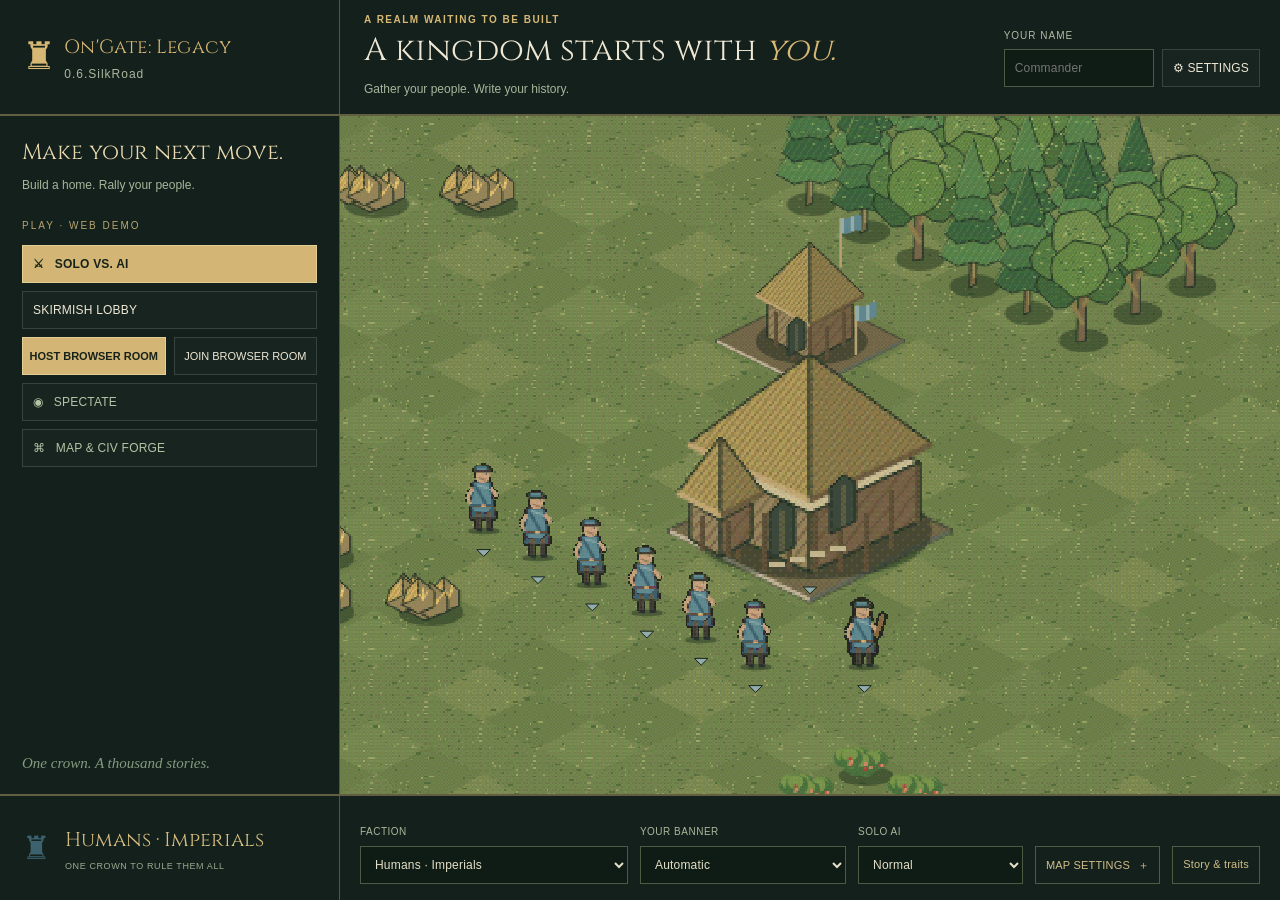
==== commit fae46ea6: "0.6 SIlkRoad - Simple update for online-multiplayer mode for player invitations. Test!" ====
--- a/index.html
+++ b/index.html
@@ -3,7 +3,7 @@
   <head>
     <meta charset="UTF-8" />
     <meta name="viewport" content="width=device-width,initial-scale=1" />
-    <title>Crownfall — Monarch</title>
+    <title>On'Gate: Legacy — Monarch</title>
     <link rel="icon" href="./favicon.svg" />
     <link rel="stylesheet" href="./style.css" />
     <link rel="stylesheet" href="./monarch.css" />
@@ -18,8 +18,8 @@
       <a class="wordmark" href="./"
         >♜
         <span
-          >Crownfall<small
-            ><span id="release-version">0.5.Monarch</span></small
+          >On'Gate: Legacy<small
+            ><span id="release-version">0.6.SilkRoad</span></small
           ></span
         ></a
       >
@@ -101,7 +101,14 @@
               <option value="2">Twin Lakes · lakes and woodland</option>
             </select></label
           >
-          <div class="field-row">
+          <label>Building art<select id="lobby-art-theme"><option value="silk-road">Silk-Road</option><option value="legacy">Legacy</option></select></label>
+          <label>Map size<select id="lobby-size"><option value="64" selected>64 × 64</option>
+              <option value="80">80 × 80</option>
+              <option value="96">96 × 96</option>
+              <option value="112">112 × 112</option>
+              <option value="128">128 × 128</option>
+              <option value="custom">Custom dimensions</option></select></label>
+          <div class="field-row hidden" id="lobby-custom-dimensions">
             <label
               >Width in tiles<input
                 id="lobby-width"
@@ -129,6 +136,7 @@
                 value="7"
             /></label>
           </div>
+          <button id="peer-invite" hidden>INVITES &amp; CONNECTIONS</button>
           <button id="apply-map">APPLY MAP SETTINGS</button>
           <p id="lobby-map-note">
             48–128 tiles per side. Choose 96 or 128 for a large council.
@@ -159,11 +167,11 @@
         ><button id="start-match" class="primary">START MATCH →</button>
       </div>
     </section>
-    <main id="welcome" class="menu-shell" aria-label="Crownfall main menu">
+    <main id="welcome" class="menu-shell" aria-label="On'Gate: Legacy main menu">
       <header class="menu-header">
-        <a class="menu-brand" href="./" aria-label="Crownfall main menu"
+        <a class="menu-brand" href="./" aria-label="On'Gate: Legacy main menu"
           ><span aria-hidden="true">♜</span
-          ><span>Crownfall<small id="menu-version">0.5.Monarch</small></span></a
+          ><span>On'Gate: Legacy<small id="menu-version">0.6.SilkRoad</small></span></a
         >
         <div class="welcome-story">
           <div class="eyebrow">A REALM WAITING TO BE BUILT</div>
@@ -281,7 +289,9 @@
               <label
                 >Map size<select id="map-preset">
                   <option value="64" selected>64 × 64 · small</option>
+                  <option value="80">80 × 80</option>
                   <option value="96">96 × 96 · standard</option>
+                  <option value="112">112 × 112</option>
                   <option value="128">128 × 128 · large</option>
                   <option value="custom">Custom dimensions</option>
                 </select></label
@@ -378,7 +388,7 @@
     <footer id="command-deck">
       <section class="minimap-wrap">
         <div class="panel-heading">
-          <span>THE RIVERLANDS</span><span id="map-size">64 × 64</span>
+          <span id="minimap-title">THE RIVERLANDS</span><span id="map-size">64 × 64</span>
         </div>
         <canvas
           id="minimap"
@@ -416,7 +426,7 @@
           aria-label="Villager action categories"
         ></div>
         <div id="actions"></div>
-        <div id="queue"></div>
+        <div id="queue"></div><div id="production-icons" aria-label="Production and garrison"></div>
       </section>
       <section id="chronicle">
         <div class="panel-heading">
@@ -435,7 +445,7 @@
       <h2>Your field guide</h2>
       <div class="guide-grid">
         <article>
-          <h3>Monarch</h3>
+          <h3>SilkRoad</h3>
           <p>
             Choose one of ten fantasy peoples before joining. Stories and
             bonuses appear under People &amp; Civilization. Barracks train early
@@ -459,7 +469,7 @@
             construction resources per full health bar restored.
           </p>
           <p>
-            Build a School for gathering and villager walking upgrades. In the
+            From Feudal Age, build a School for gathering and villager walking upgrades. In the
             Feudal Age, build a Blacksmith for soldier attack and armor
             upgrades. Select the structure to research; its price and age
             requirements appear on hover.
@@ -485,9 +495,9 @@
         <article>
           <h3>03 &nbsp; Raise your banner</h3>
           <p>
-            Select your Town Center to train villagers. Barracks train spearmen.
+            Select your Town Center to train villagers. Barracks train early infantry.
             Advance to the Feudal Age for archers and towers, then the Castle
-            Age for knights. Spearmen counter cavalry.
+            Age for knights and Swordsmanship. Spearmen counter cavalry. Advance works with any selection. Shift-place queues construction; drag Walls and press R to rotate Gates. Town Centers cannot be razed.
           </p>
         </article>
         <article>
@@ -972,6 +982,31 @@
         class="hidden"
       />
     </dialog>
+    <dialog id="peer-dialog" class="peer-dialog">
+      <h2>Browser multiplayer · WebRTC</h2>
+      <p>The hosting tab runs the match. Exchange one invitation and answer per friend.
+      HTTPS or localhost is required. LAN can connect directly; Internet connections
+      may require STUN/TURN. An IP address alone cannot make a browser serve HTTP.</p>
+      <details><summary>Connection settings</summary><label>ICE servers (JSON, optional)<textarea id="peer-ice" rows="3">[]</textarea></label>
+      <p>For Internet discovery, both players can use [{"urls":"stun:stun.l.google.com:19302"}].
+      Restrictive NATs need an independently configured TURN relay; this service is not bundled.</p></details>
+      <section id="peer-host-controls">
+        <button id="peer-create-invite">Create one-use invitation</button>
+        <label>Send this invitation to your friend<textarea id="peer-host-code" rows="3" readonly></textarea></label>
+        <button id="peer-host-code-copy">Copy invitation</button>
+        <label>Paste their answer<textarea id="peer-host-answer" rows="3"></textarea></label>
+        <button id="peer-accept-answer">Accept answer</button>
+      </section>
+      <section id="peer-join-controls" hidden>
+        <label>Join as<select id="peer-seat"><option value="join">Player</option><option value="watch">Spectator</option></select></label>
+        <label>Paste the host invitation<textarea id="peer-join-code" rows="3"></textarea></label>
+        <button id="peer-create-answer">Create answer</button>
+        <label>Send this answer back to the host<textarea id="peer-answer-code" rows="3" readonly></textarea></label>
+        <button id="peer-answer-code-copy">Copy answer</button>
+      </section>
+      <p id="peer-status" role="status">Share codes privately. Keep the host tab awake.</p>
+      <div id="peer-connections"></div><button id="peer-close">Close</button>
+    </dialog>
     <script src="./engine-bootstrap.js"></script><script src="./art.js"></script>
     <script src="./sound.js"></script>
     <script src="./controls.js"></script>
@@ -981,5 +1016,6 @@
     <script src="./ground.js"></script>
     <script src="./game.js"></script>
     <script src="./workshop.js"></script>
+    <script src="./peer.js"></script>
   </body>
 </html>
--- a/monarch.css
+++ b/monarch.css
@@ -1340,3 +1340,28 @@
   #selection-content { gap: 0; }
   #command-deck .minimap-wrap .panel-heading > span:first-child { display: none; }
 }
+
+/* SilkRoad: readable action labels and compact queue portraits. */
+#production-icons{display:flex;gap:6px;overflow-x:auto;min-height:0}
+.production-tile{position:relative;flex:0 0 52px;height:52px;background:#263b2d;border:1px solid #b8a473}
+.production-tile canvas{width:52px;height:52px;image-rendering:pixelated}
+.production-tile button{position:absolute;right:0;top:0;width:20px;height:20px;min-width:0;min-height:0;padding:0;background:#702f26;color:#fff0cc;font-size:18px;line-height:18px}
+.production-tile small{position:absolute;bottom:0;right:2px;font-size:10px;color:#f4db96}
+#actions button{font-size:13px}#unit-detail,#queue{font-size:12px}#lobby button,#lobby select{font-size:14px}
+
+#minimap-title{overflow:hidden;text-overflow:ellipsis;white-space:nowrap;min-width:0}
+#production-icons{flex-shrink:0;max-height:40px}.production-tile{flex-basis:38px;height:38px}.production-tile canvas{width:38px;height:38px}
+
+/* Browser rooms follow the native council's compact square controls. */
+#peer-dialog { width:min(760px,92vw); max-height:90vh; overflow:auto; background:#17291f; color:#f2e4bc; border:2px solid #ad9462; padding:22px; }
+#peer-dialog::backdrop { background:#07140cbb; }
+#peer-dialog header { display:flex; align-items:center; justify-content:space-between; gap:16px; }
+#peer-dialog h2 { margin:0; }
+#peer-dialog textarea { box-sizing:border-box; width:100%; resize:vertical; font:12px monospace; min-height:64px; }
+#peer-dialog label { display:block; margin:12px 0 5px; }
+#peer-status { min-height:2em; color:#e6ce8a; }
+.peer-row { display:flex; justify-content:space-between; align-items:center; gap:12px; margin:8px 0; }
+
+/* Longer public name keeps the established single-line logo/version layout. */
+.menu-brand { font-size:clamp(12px,1.5vw,20px); letter-spacing:.2px; gap:8px; }
+.wordmark > span { font-size:13px; letter-spacing:.2px; white-space:nowrap; }
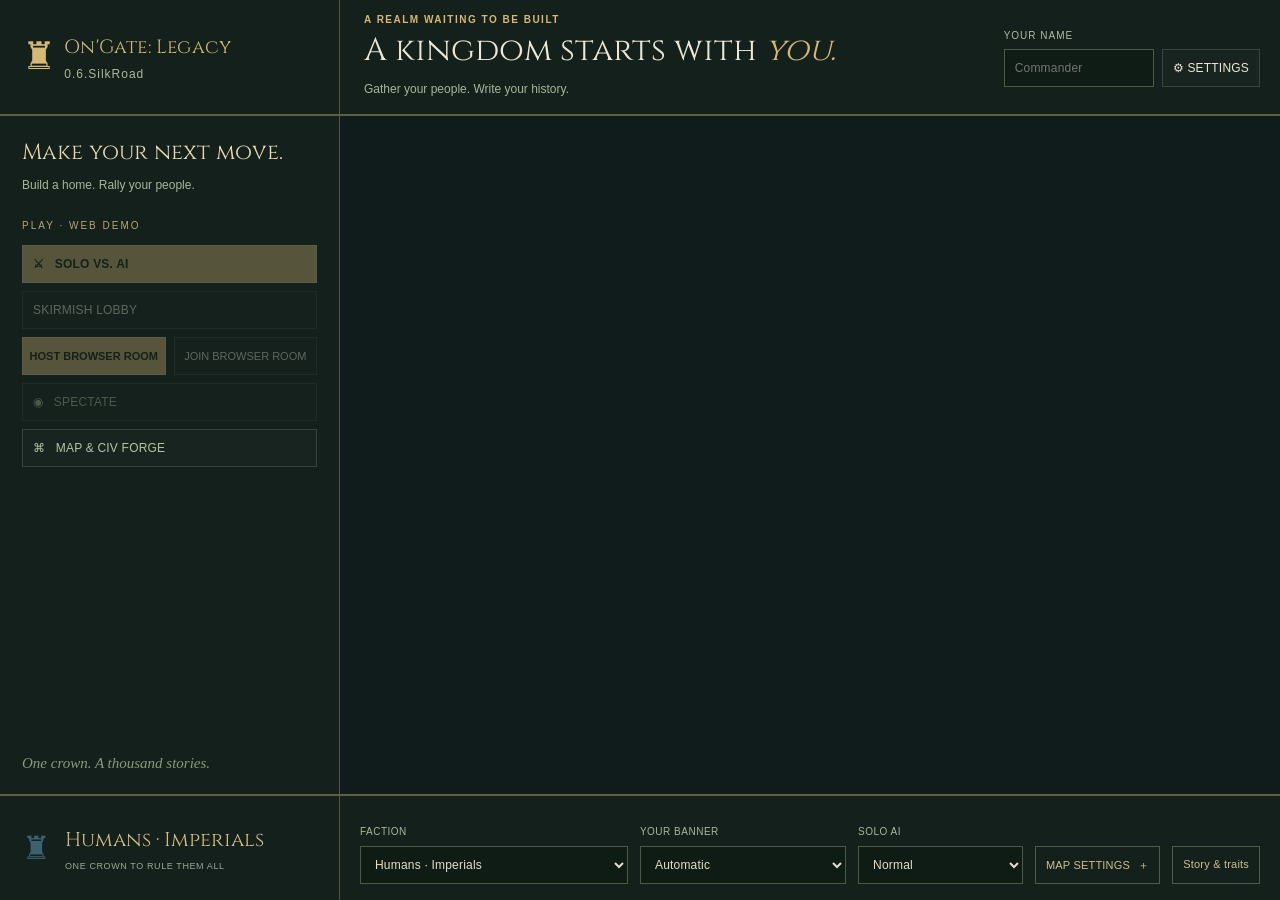
==== commit 33f5f7ac: "Add files via upload" ====
--- a/index.html
+++ b/index.html
@@ -701,8 +701,7 @@
           value="550"
         />
         <label
-          ><input id="edge-pan" type="checkbox" checked /> Pan at screen
-          edges</label
+          ><input id="edge-pan" type="checkbox" checked /> Hover pan arrows</label
         >
       </div>
       <div id="binding-list"></div>
--- a/monarch.css
+++ b/monarch.css
@@ -1203,7 +1203,7 @@
   display: none;
 }
 #game-hints {
-  bottom: calc(var(--command-height) + 12px);
+  bottom: calc(var(--command-height) + 54px);
 }
 @media (max-width: 1250px) {
   #command-deck #chronicle {
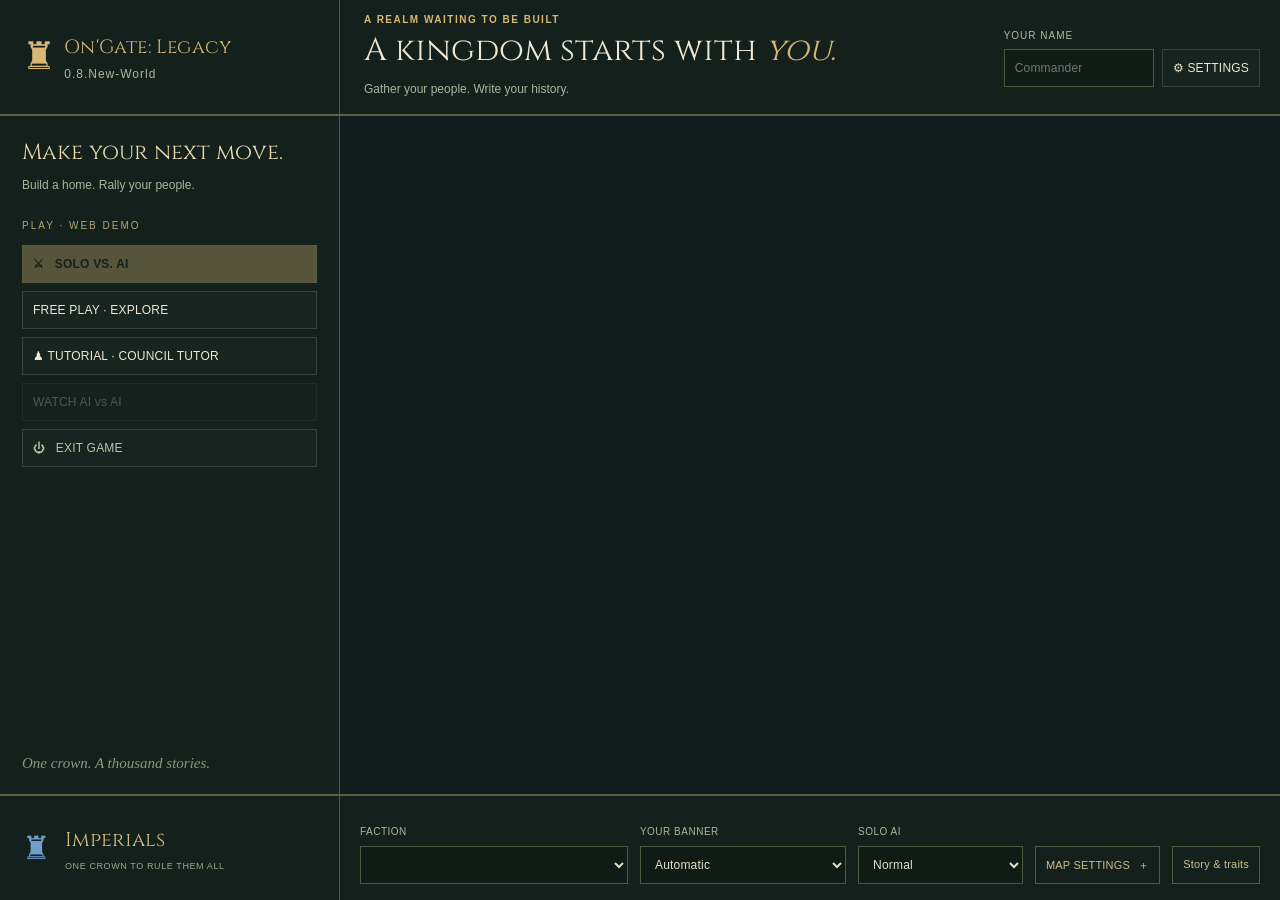
==== commit 52e9d911: "Add files via upload" ====
--- a/index.html
+++ b/index.html
@@ -3,26 +3,42 @@
   <head>
     <meta charset="UTF-8" />
     <meta name="viewport" content="width=device-width,initial-scale=1" />
-    <title>On'Gate: Legacy — Monarch</title>
+    <title>On'Gate: Legacy — 0.8 New World</title>
     <link rel="icon" href="./favicon.svg" />
-    <link rel="stylesheet" href="./style.css" />
-    <link rel="stylesheet" href="./monarch.css" />
-  </head>
+    
+    
+  <link rel="stylesheet" href="demo.css"></head>
   <body data-screen="menu">
+    <section id="chat-panel" hidden aria-label="Match chat">
+      <div id="chat-history" role="log" aria-live="polite"></div>
+      <form id="chat-form" hidden autocomplete="off">
+        <input
+          id="chat-input"
+          maxlength="240"
+          aria-label="Chat message"
+          placeholder="Message or numeric phrase + color (11 Crimson)"
+        /><button type="submit">SEND</button>
+      </form>
+      <details id="chat-phrases" hidden>
+        <summary>Numeric phrases · 0–43 (4 unassigned)</summary>
+        <div id="chat-phrase-list"></div>
+      </details>
+    </section>
     <canvas
       id="battlefield"
       aria-label="Isometric battlefield: select units with left click and command with right click"
       tabindex="0"
     ></canvas>
     <header id="topbar">
-      <a class="wordmark" href="./"
-        >♜
+      <div class="wordmark">
+        ♜
         <span
           >On'Gate: Legacy<small
-            ><span id="release-version">0.6.SilkRoad</span></small
+            ><span id="release-version">0.8.New-World</span></small
           ></span
-        ></a
-      >
+        >
+      </div>
+      <div id="council-story"><small>A REALM WAITING TO BE BUILT</small><strong>A kingdom starts with <em>you.</em></strong><span>Gather your people. Write your history.</span></div><button id="council-settings">SETTINGS</button>
       <div id="resources">
         <div><i>◒</i><span id="food">350</span><small>FOOD</small></div>
         <div><i>♧</i><span id="wood">420</span><small>WOOD</small></div>
@@ -44,6 +60,8 @@
           ♫</button
         ><button id="grid" title="Toggle tile grid (G)" aria-pressed="false">
           ▦</button
+        ><button id="diplomacy" title="Diplomacy and tribute">
+          ⚖ Diplomacy</button
         ><button id="workshop" title="Civilizations and map forge">⌘</button
         ><button id="settings" title="Lobby and server controls" class="hidden">
           ⚙</button
@@ -73,16 +91,22 @@
     </div>
     <div id="toast" role="status"></div>
     <section id="lobby" class="hidden" aria-label="Skirmish and LAN lobby">
+      <nav id="council-tabs" aria-label="Hosting tabs">
+        <button id="map-tab" aria-selected="true">⚑ MAP SETTINGS</button>
+        <button id="council-main-menu">MAIN MENU</button>
+      </nav>
+      
+      <div id="council-map">
       <div class="eyebrow">GATHER YOUR COMMANDERS</div>
       <h2>The war council</h2>
       <p class="lobby-subtitle">
-        Two kingdoms by default, up to sixteen. Choose your banners and forge an
+        Two kingdoms by default, up to twelve. Choose your banners and forge an
         alliance.
       </p>
       <div id="lobby-layout">
         <div>
           <div class="panel-heading">
-            <span>COMMANDERS</span><span id="lobby-count"></span>
+            <span>COMMANDERS<span id="commander-steam-name"></span></span><span id="lobby-count"></span>
           </div>
           <div id="lobby-players"></div>
           <button id="add-ai" class="watch-button">+ ADD AI KINGDOM</button>
@@ -95,33 +119,99 @@
         <div class="lobby-settings">
           <div class="panel-heading"><span>THE BATTLEFIELD</span></div>
           <label
+            >Game mode<select id="lobby-mode">
+              <option value="0">Classic</option>
+              <option value="1">Nomads</option>
+              <option value="2">Quick Deathmatch</option>
+              <option value="3">Traitors · 3+ kingdoms</option>
+              <option value="4">Dragon’s Heart</option>
+              <option value="5">Gold Digger</option>
+              <option value="6">Free Play · explore, optional AI</option>
+            </select></label
+          ><label
             >Map<select id="lobby-map">
               <option value="0">The Riverlands · two crossings</option>
               <option value="1">Highland March · open terrain</option>
               <option value="2">Twin Lakes · lakes and woodland</option>
+              <option value="3">Gold Rush · central mountain</option>
+              <option value="4">Oasis · desert and palms</option>
+              <option value="5">Islands · naval conquest</option>
             </select></label
           >
-          <label>Building art<select id="lobby-art-theme"><option value="silk-road">Silk-Road</option><option value="legacy">Legacy</option></select></label>
-          <label>Map size<select id="lobby-size"><option value="64" selected>64 × 64</option>
+          <div class="field-row">
+            <label
+              >Population limit<input
+                id="lobby-population"
+                type="number"
+                min="10"
+                max="1000"
+                value="120"
+            /></label>
+          </div>
+          <div class="field-row" id="starting-resources">
+            <label
+              >Food<input
+                id="lobby-resource0"
+                type="number"
+                min="0"
+                max="1000000"
+                value="100" /></label
+            ><label
+              >Wood<input
+                id="lobby-resource1"
+                type="number"
+                min="0"
+                max="1000000"
+                value="100" /></label
+            ><label
+              >Gold<input
+                id="lobby-resource2"
+                type="number"
+                min="0"
+                max="1000000"
+                value="100" /></label
+            ><label
+              >Stone<input
+                id="lobby-resource3"
+                type="number"
+                min="0"
+                max="1000000"
+                value="100"
+            /></label>
+          </div>
+          <label
+            >Visual theme<select id="lobby-art-theme">
+              <option value="uncharted">Uncharted Lands</option>
+
+
+            </select></label
+          >
+          <label
+            >Map size<select id="lobby-size">
+              <option value="64" selected>64 × 64</option>
               <option value="80">80 × 80</option>
               <option value="96">96 × 96</option>
               <option value="112">112 × 112</option>
               <option value="128">128 × 128</option>
-              <option value="custom">Custom dimensions</option></select></label>
+              <option value="256">256 × 256</option>
+              <option value="512">512 × 512</option>
+              <option value="custom">Custom dimensions</option>
+            </select></label
+          >
           <div class="field-row hidden" id="lobby-custom-dimensions">
             <label
               >Width in tiles<input
                 id="lobby-width"
                 type="number"
                 min="48"
-                max="128"
+                max="512"
                 value="64" /></label
             ><label
               >Height in tiles<input
                 id="lobby-height"
                 type="number"
                 min="48"
-                max="128"
+                max="512"
                 value="64"
             /></label>
           </div>
@@ -136,10 +226,108 @@
                 value="7"
             /></label>
           </div>
+          <details class="environment-settings">
+            <summary>Advanced map settings · Wildlife &amp; disasters</summary>
+            <div class="field-row">
+              <label
+                >Animals (%)<input
+                  id="lobby-wildlifePercent"
+                  type="number"
+                  min="0"
+                  max="400"
+                  step="25"
+                  value="100" /></label
+              ><label
+                >Wolves &amp; bears (%)<input
+                  id="lobby-threatPercent"
+                  type="number"
+                  min="0"
+                  max="400"
+                  step="25"
+                  value="100"
+              /></label>
+            </div>
+            <label
+              >Natural disasters<select id="lobby-disasters">
+                <option value="0">Off</option>
+                <option value="1">On</option>
+              </select></label
+            >
+            <div class="field-row">
+              <label
+                >Event frequency (%)<input
+                  id="lobby-disasterPercent"
+                  type="number"
+                  min="0"
+                  max="400"
+                  step="25"
+                  value="100" /></label
+              ><label
+                >Event selection<select id="lobby-disasterMode">
+                  <option value="0">Uncertain · selected types</option>
+                  <option value="1">Fixed major type + random hazards</option>
+                </select></label
+              >
+            </div>
+            <label
+              >Fixed major type<select id="lobby-fixedDisaster">
+                <option value="3">Earthquake</option>
+                <option value="4">Tornado / hurricane</option>
+                <option value="6">Heatwave</option>
+              </select></label
+            >
+            <fieldset>
+              <legend>
+                Allowed types (random hazards remain optional in Fixed mode)
+              </legend>
+              <label class="disaster-choice"
+                ><input
+                  id="lobby-disaster-type1"
+                  type="checkbox"
+                  checked
+                />Wildlife surge</label
+              ><label class="disaster-choice"
+                ><input
+                  id="lobby-disaster-type2"
+                  type="checkbox"
+                  checked
+                />Forest fire</label
+              ><label class="disaster-choice"
+                ><input
+                  id="lobby-disaster-type3"
+                  type="checkbox"
+                  checked
+                />Earthquake</label
+              ><label class="disaster-choice"
+                ><input
+                  id="lobby-disaster-type4"
+                  type="checkbox"
+                  checked
+                />Tornado</label
+              ><label class="disaster-choice"
+                ><input
+                  id="lobby-disaster-type5"
+                  type="checkbox"
+                  checked
+                />Flood / Oasis quicksand</label
+              ><label class="disaster-choice"
+                ><input
+                  id="lobby-disaster-type6"
+                  type="checkbox"
+                  checked
+                />Heatwave</label
+              >
+            </fieldset>
+            <p>
+              0% disables procedural spawns/events; 100% is normal, 400% is
+              fourfold. Rivers are required for floods. Six-second warnings
+              precede disasters. Apply settings before readying.
+            </p>
+          </details>
           <button id="peer-invite" hidden>INVITES &amp; CONNECTIONS</button>
           <button id="apply-map">APPLY MAP SETTINGS</button>
           <p id="lobby-map-note">
-            48–128 tiles per side. Choose 96 or 128 for a large council.
+            64–512 tiles per side; Custom supports 48–512.
             Changing settings clears readiness.
           </p>
           <div class="share-address" id="lan-share">
@@ -153,26 +341,34 @@
         </div>
       </div>
       <div class="observer-seats" id="lan-observer-seats">
-        <span id="operator-name"></span><span id="spectator-list"></span
-        ><a href="./?seat=player" target="_blank" rel="noopener"
-          >Open a player tab ↗</a
-        >
+        <span id="operator-name"></span><span id="spectator-list"></span>
+
       </div>
       <div class="lobby-bottom">
         <button id="leave-lobby">← LEAVE LOBBY</button
-        ><button id="spectate-seat">SPECTATE · AI TAKES MY SEAT</button
+        ><button id="play-seat">JOIN AS PLAYER</button><button id="spectate-seat">JOIN AS SPECTATOR</button
         ><button id="lobby-console">HOSTING CONSOLE ↗</button>
         <span id="lobby-status">Waiting for commanders…</span
         ><button id="ready">READY UP</button
+        ><button id="continue-match" hidden>CONTINUE GAME →</button
         ><button id="start-match" class="primary">START MATCH →</button>
       </div>
+      </div>
     </section>
-    <main id="welcome" class="menu-shell" aria-label="On'Gate: Legacy main menu">
+    <main
+      id="welcome"
+      class="menu-shell"
+      aria-label="On'Gate: Legacy main menu"
+    >
       <header class="menu-header">
-        <a class="menu-brand" href="./" aria-label="On'Gate: Legacy main menu"
-          ><span aria-hidden="true">♜</span
-          ><span>On'Gate: Legacy<small id="menu-version">0.6.SilkRoad</small></span></a
-        >
+        <div class="menu-brand">
+          <span aria-hidden="true">♜</span
+          ><span
+            >On'Gate: Legacy<small id="menu-version"
+              >0.8.New-World</small
+            ></span
+          >
+        </div>
         <div class="welcome-story">
           <div class="eyebrow">A REALM WAITING TO BE BUILT</div>
           <h2>A kingdom starts with <em>you.</em></h2>
@@ -204,7 +400,7 @@
         <div class="local-options">
           <button id="solo" class="primary" disabled>
             ⚔ &nbsp; SOLO VS. AI</button
-          ><button id="skirmish" disabled>SKIRMISH LOBBY</button>
+          ><button id="free-play">FREE PLAY · EXPLORE</button><button id="tutorial">♟ TUTORIAL · COUNCIL TUTOR</button>
         </div>
         <div class="menu-section-title native-only">MULTIPLAYER</div>
         <div class="lan-buttons">
@@ -221,6 +417,7 @@
         ><button id="welcome-workshop" class="watch-button">
           ⌘ &nbsp; MAP & CIV FORGE
         </button>
+        <button id="exit-game" class="watch-button">⏻ &nbsp; EXIT GAME</button>
 
         <details class="menu-connection">
           <summary>Join another server</summary>
@@ -280,10 +477,23 @@
             <summary>MAP SETTINGS <span>＋</span></summary>
             <div>
               <label
+                >Game mode<select id="map-mode">
+                  <option value="0">Classic</option>
+                  <option value="1">Nomads</option>
+              <option value="2">Quick Deathmatch</option>
+              <option value="3">Traitors · 3+ kingdoms</option>
+              <option value="4">Dragon’s Heart</option>
+              <option value="5">Gold Digger</option>
+              <option value="6">Free Play · explore, optional AI</option>
+                </select></label
+              ><label
                 >Map<select id="map-choice">
                   <option value="0">The Riverlands</option>
                   <option value="1">Highland March</option>
                   <option value="2">Twin Lakes</option>
+                  <option value="3">Gold Rush · central mountain</option>
+                  <option value="4">Oasis · desert and palms</option>
+                  <option value="5">Islands · naval conquest</option>
                 </select></label
               >
               <label
@@ -293,6 +503,8 @@
                   <option value="96">96 × 96 · standard</option>
                   <option value="112">112 × 112</option>
                   <option value="128">128 × 128 · large</option>
+                  <option value="256">256 × 256</option>
+                  <option value="512">512 × 512</option>
                   <option value="custom">Custom dimensions</option>
                 </select></label
               >
@@ -302,14 +514,14 @@
                     id="map-width"
                     type="number"
                     min="48"
-                    max="128"
+                    max="512"
                     value="64" /></label
                 ><label
                   >Height<input
                     id="map-height"
                     type="number"
                     min="48"
-                    max="128"
+                    max="512"
                     value="64"
                 /></label>
               </div>
@@ -337,7 +549,7 @@
         </div>
         <div class="welcome-foot">
           NATIVE C++ ENGINE <b>·</b> PROCEDURAL PIXEL ART<br /><span
-            >16 kingdoms · 4 spectators · dedicated host</span
+            >12 kingdoms · 4 spectators · dedicated host</span
           >
         </div>
       </footer>
@@ -388,7 +600,8 @@
     <footer id="command-deck">
       <section class="minimap-wrap">
         <div class="panel-heading">
-          <span id="minimap-title">THE RIVERLANDS</span><span id="map-size">64 × 64</span>
+          <span id="minimap-title">THE RIVERLANDS</span
+          ><span id="map-size">64 × 64</span>
         </div>
         <canvas
           id="minimap"
@@ -426,7 +639,8 @@
           aria-label="Villager action categories"
         ></div>
         <div id="actions"></div>
-        <div id="queue"></div><div id="production-icons" aria-label="Production and garrison"></div>
+        <div id="queue"></div>
+        <div id="production-icons" aria-label="Production and garrison"></div>
       </section>
       <section id="chronicle">
         <div class="panel-heading">
@@ -445,7 +659,7 @@
       <h2>Your field guide</h2>
       <div class="guide-grid">
         <article>
-          <h3>SilkRoad</h3>
+          <h3>New World</h3>
           <p>
             Choose one of ten fantasy peoples before joining. Stories and
             bonuses appear under People &amp; Civilization. Barracks train early
@@ -469,10 +683,10 @@
             construction resources per full health bar restored.
           </p>
           <p>
-            From Feudal Age, build a School for gathering and villager walking upgrades. In the
-            Feudal Age, build a Blacksmith for soldier attack and armor
-            upgrades. Select the structure to research; its price and age
-            requirements appear on hover.
+            From Feudal Age, build a School for gathering and villager walking
+            upgrades. In the Feudal Age, build a Blacksmith for soldier attack
+            and armor upgrades. Select the structure to research; its price and
+            age requirements appear on hover.
           </p>
         </article>
         <article>
@@ -495,9 +709,12 @@
         <article>
           <h3>03 &nbsp; Raise your banner</h3>
           <p>
-            Select your Town Center to train villagers. Barracks train early infantry.
-            Advance to the Feudal Age for archers and towers, then the Castle
-            Age for knights and Swordsmanship. Spearmen counter cavalry. Advance works with any selection. Shift-place queues construction; drag Walls and press R to rotate Gates. Town Centers cannot be razed.
+            Select your Town Center to train villagers. Barracks train early
+            infantry. Advance to the Feudal Age for archers and towers, then the
+            Castle Age for knights and Swordsmanship. Spearmen counter cavalry.
+            Advance works with any selection. Shift-place queues construction;
+            drag Walls and press R to rotate Gates. Town Centers cannot be
+            razed.
           </p>
         </article>
         <article>
@@ -557,15 +774,7 @@
         the same authoritative C++ simulation.
       </p>
     </dialog>
-    <dialog id="delete-confirm" aria-labelledby="delete-title">
-      <h2 id="delete-title">Raze selected buildings?</h2>
-      <p id="delete-warning"></p>
-      <p id="delete-stage">Confirmation 1 of 2</p>
-      <button id="cancel-delete">CANCEL</button
-      ><button id="confirm-delete" class="danger">
-        CONTINUE TO FINAL CONFIRMATION
-      </button>
-    </dialog>
+
     <dialog id="escape-menu" aria-labelledby="escape-title">
       <button
         id="close-escape"
@@ -576,6 +785,7 @@
       </button>
       <div class="eyebrow">THE WAR COUNCIL</div>
       <h2 id="escape-title">Game menu</h2>
+      <button id="inspect-lobby">Lobby · view players</button>
       <p id="menu-match-info"></p>
       <p>Opening this menu does not pause a LAN match.</p>
       <div class="menu-buttons">
@@ -590,9 +800,7 @@
             <option value="balanced">
               Balanced · 60 FPS / up to 1.5× pixels
             </option>
-            <option value="legacy">
-              Legacy dual-core · 30 FPS / 1× pixels
-            </option>
+
             <option value="display">
               High quality · 200 FPS / up to 2× pixels
             </option>
@@ -666,6 +874,7 @@
       </p>
       <div class="menu-exit-buttons">
         <button id="menu-surrender" class="danger">SURRENDER</button>
+        <button id="menu-main-menu">RETURN TO MAIN MENU</button>
       </div>
       <div id="surrender-confirm" class="hidden">
         <p id="surrender-warning"></p>
@@ -701,7 +910,8 @@
           value="550"
         />
         <label
-          ><input id="edge-pan" type="checkbox" checked /> Hover pan arrows</label
+          ><input id="edge-pan" type="checkbox" checked /> Hover pan
+          arrows</label
         >
       </div>
       <div id="binding-list"></div>
@@ -718,303 +928,151 @@
         class="hidden"
       />
     </dialog>
-    <div id="end-screen" class="hidden">
+    <aside id="tutorial-panel" hidden><button id="tutorial-close" aria-label="Collapse tutorial objectives" title="Collapse objectives">−</button><strong id="tutorial-title"></strong><p id="tutorial-text"></p><ul id="tutorial-objectives" aria-live="polite"></ul><button id="tutorial-next" disabled>Next lesson →</button></aside><button id="tutorial-reopen" hidden aria-label="Reopen tutorial objectives">♟ Show tutorial objectives</button><div id="end-screen" class="hidden">
       <div class="eyebrow">THE CHRONICLE IS WRITTEN</div>
       <h2 id="end-title">Victory</h2>
       <p id="end-text"></p>
-      <button id="restart" class="primary">BEGIN AGAIN →</button>
+      <div id="scoreboard" aria-label="Match statistics"></div><div class="score-actions"><button id="restart" class="primary">CONTINUE · NEW GAME →</button><button id="score-leave">LEAVE TO MAIN MENU</button></div>
     </div>
 
-    <dialog id="mod-workshop">
-      <button id="close-workshop" class="close" aria-label="Close workshop">
-        ×
-      </button>
-      <div class="eyebrow">MAKE THIS WORLD YOUR OWN</div>
-      <h2>The workshop</h2>
-      <nav class="workshop-tabs">
-        <button data-tab="civ" class="active">CIVILIZATION DESIGNER</button
-        ><button data-tab="map">MAP FORGE</button
-        ><button data-tab="modguide">MODDER’S NOTES</button>
-      </nav>
-      <div id="workshop-message" role="status"></div>
-      <section id="tab-civ" class="workshop-tab">
-        <div class="editor-toolbar">
-          <label>Load a civilization<select id="civ-preset"></select></label
-          ><button id="new-civ">NEW CIVILIZATION</button
-          ><button id="duplicate-civ">DUPLICATE</button>
-        </div>
-        <div class="civ-layout">
-          <div>
-            <label class="editor-tip"
-              >Preview age
-              <select id="civ-preview-age">
-                <option value="1">Dark Age</option>
-                <option value="2">Feudal Age</option>
-                <option value="3">Castle Age</option>
-              </select></label
-            >
-            <canvas id="civ-preview" width="360" height="210"></canvas>
-            <h3 id="civ-preview-name">The Riverborn</h3>
-            <p id="civ-preview-description"></p>
-            <div class="editor-tip">
-              The race template controls architecture, appearance and available
-              troops. Your editable bonuses tune its economy and military. Team
-              insignia identify your kingdom.
-            </div>
-          </div>
-          <div class="civ-fields">
-            <div class="field-row">
-              <label>Name<input id="civ-name" maxlength="60" /></label
-              ><label
-                >Stable ID<input
-                  id="civ-id"
-                  maxlength="32"
-                  placeholder="my-civilization"
-              /></label>
-            </div>
-            <label>Race template<select id="civ-race"></select></label
-            ><button id="apply-race" type="button">
-              USE RACE STORY & BONUSES
-            </button>
-            <label
-              >Story<textarea
-                id="civ-description"
-                maxlength="400"
-                rows="2"
-              ></textarea>
-            </label>
-            <div class="resource-fields">
-              <label
-                >Food<input
-                  id="civ-food"
-                  type="number"
-                  min="0"
-                  max="5000" /></label
-              ><label
-                >Wood<input
-                  id="civ-wood"
-                  type="number"
-                  min="0"
-                  max="5000" /></label
-              ><label
-                >Gold<input
-                  id="civ-gold"
-                  type="number"
-                  min="0"
-                  max="5000" /></label
-              ><label
-                >Stone<input id="civ-stone" type="number" min="0" max="5000"
-              /></label>
-            </div>
-            <div id="civ-sliders"></div>
-            <p class="editor-tip">
-              1.00× is standard. Changes are applied to new matches, never
-              silently to an ongoing game.
-            </p>
-          </div>
-        </div>
-        <div class="editor-bottom">
-          <button class="primary" id="save-civ">SAVE CIVILIZATION</button
-          ><button id="export-civ">EXPORT JSON</button
-          ><button id="import-civ">IMPORT JSON</button>
-        </div>
-      </section>
-      <section id="tab-map" class="workshop-tab hidden">
-        <div class="editor-toolbar">
-          <label
-            >Load a custom map<select id="saved-map">
-              <option value="">New map</option>
-            </select></label
-          ><label
-            >Template<select id="map-template">
-              <option value="blank">Open meadow</option>
-              <option value="river">Riverlands</option>
-              <option value="lakes">Twin Lakes</option>
-            </select></label
-          ><button id="new-map">NEW MAP</button
-          ><button id="undo-map">↶ UNDO</button
-          ><button id="redo-map">↷ REDO</button>
-        </div>
-        <div class="map-editor-layout">
-          <aside class="map-brushes">
-            <h3>Terrain</h3>
-            <div id="terrain-brushes"></div>
-            <h3>Resources</h3>
-            <div id="resource-brushes"></div>
-            <h3>Player starts</h3>
-            <label>Start number<select id="start-index"></select></label
-            ><button id="spawn-brush">⚑ PLACE START</button
-            ><label class="check-label"
-              ><input id="editor-grid" type="checkbox" checked /> Show tile
-              grid</label
-            ><label
-              >Brush size<input
-                id="brush-size"
-                type="range"
-                min="1"
-                max="7"
-                value="1"
-              /><output id="brush-output">1 tile</output></label
-            ><label
-              >Zoom<input
-                id="editor-zoom"
-                type="range"
-                min="1"
-                max="6"
-                step=".1"
-                value="1"
-            /></label>
-          </aside>
-          <div>
-            <div id="editor-map-wrap">
-              <canvas
-                id="map-editor"
-                aria-label="Level designer canvas — paint tiles with left mouse, pan with middle mouse"
-              ></canvas>
-            </div>
-            <div id="map-inspector">Tile 0, 0 · Grass</div>
-          </div>
-          <aside class="map-properties">
-            <h3>Map properties</h3>
-            <label
-              >Name<input
-                id="custom-map-name"
-                value="Untitled meadow"
-                maxlength="60" /></label
-            ><label
-              >Stable ID<input
-                id="custom-map-id"
-                value="untitled-meadow"
-                maxlength="32"
-            /></label>
-            <div class="field-row">
-              <label
-                >Width<input
-                  id="editor-width"
-                  type="number"
-                  min="48"
-                  max="128"
-                  value="64" /></label
-              ><label
-                >Height<input
-                  id="editor-height"
-                  type="number"
-                  min="48"
-                  max="128"
-                  value="64"
-              /></label>
-            </div>
-            <label>Player starts<select id="spawn-count"></select></label
-            ><button id="resize-map">APPLY SIZE / STARTS</button
-            ><label class="check-label"
-              ><input id="auto-resources" type="checkbox" checked /> Automatic
-              resources at starts and across the map</label
-            >
-            <p class="editor-tip">
-              Starts reserve a dry 17 × 17 area for a fair settlement. Paint
-              bridges to connect land. The inner 3 × 3 outline is the Town
-              Center; resource painting keeps it clear.
-            </p>
-            <button id="validate-map">CHECK LAND ROUTES</button>
-            <div id="map-validation"></div>
-          </aside>
-        </div>
-        <div class="editor-bottom">
-          <button class="primary" id="save-map">SAVE MAP TO SERVER</button
-          ><button id="export-map">EXPORT JSON</button
-          ><button id="import-map">IMPORT JSON</button
-          ><span
-            >Left-drag paints · middle-drag pans · wheel zooms · undo restores a
-            stroke</span
-          >
-        </div>
-      </section>
-      <section id="tab-modguide" class="workshop-tab hidden">
-        <div class="guide-grid">
-          <article>
-            <h3>Start with data, not code</h3>
-            <p>
-              Create or duplicate a civilization. Set its name, story, starting
-              stockpile and multipliers. Save it, then choose it in the welcome
-              screen or your lobby row. The operator stores data in
-              <code>data/content.json</code>.
-            </p>
-          </article>
-          <article>
-            <h3>Design a battlefield</h3>
-            <p>
-              Choose dimensions and 2–16 starts. Paint land, water, bridges,
-              woodland and deposits. Check that all starts have land routes,
-              then save. The host can choose your map in the lobby.
-            </p>
-          </article>
-          <article>
-            <h3>Share a mod</h3>
-            <p>
-              Export JSON and send the file to the server operator. They import
-              it and save it on their server. Imported files are validated; they
-              do not execute scripts. A player can export a draft even without
-              permission to save on a live server.
-            </p>
-          </article>
-          <article>
-            <h3>Go beyond the editors</h3>
-            <p>
-              <code>games/crownfall/catalog.h</code> defines the roster and
-              costs. <code>games/crownfall/models.h</code> defines moddable
-              data. <code>games/crownfall/world.cpp</code> contains the rules.
-              <code>web/art.js</code> generates the single sprite image. Follow
-              <code>docs/MODDING.md</code> to add mechanics and artwork.
-            </p>
-          </article>
-        </div>
-        <p class="editor-tip">
-          Saving a mod does not change a match already in progress. Restart or
-          create a new match to apply it. Save and export important designs
-          before removing local data.
-        </p>
-      </section>
-      <input
-        type="file"
-        id="mod-import"
-        accept="application/json,.json"
-        class="hidden"
-      />
-    </dialog>
+    <dialog id="mod-workshop"></dialog>
     <dialog id="peer-dialog" class="peer-dialog">
       <h2>Browser multiplayer · WebRTC</h2>
-      <p>The hosting tab runs the match. Exchange one invitation and answer per friend.
-      HTTPS or localhost is required. LAN can connect directly; Internet connections
-      may require STUN/TURN. An IP address alone cannot make a browser serve HTTP.</p>
-      <details><summary>Connection settings</summary><label>ICE servers (JSON, optional)<textarea id="peer-ice" rows="3">[]</textarea></label>
-      <p>For Internet discovery, both players can use [{"urls":"stun:stun.l.google.com:19302"}].
-      Restrictive NATs need an independently configured TURN relay; this service is not bundled.</p></details>
+      <p>
+        The hosting tab runs the match. Exchange one invitation and answer per
+        friend. HTTPS or localhost is required. LAN can connect directly;
+        Internet connections may require STUN/TURN. An IP address alone cannot
+        make a browser serve HTTP.
+      </p>
+      <details>
+        <summary>Connection settings</summary>
+        <label
+          >ICE servers (JSON, optional)<textarea id="peer-ice" rows="3">
+[]</textarea
+          >
+        </label>
+        <p>
+          For Internet discovery, both players can use
+          [{"urls":"stun:stun.l.google.com:19302"}]. Restrictive NATs need an
+          independently configured TURN relay; this service is not bundled.
+        </p>
+      </details>
       <section id="peer-host-controls">
         <button id="peer-create-invite">Create one-use invitation</button>
-        <label>Send this invitation to your friend<textarea id="peer-host-code" rows="3" readonly></textarea></label>
+        <label
+          >Send this invitation to your friend<textarea
+            id="peer-host-code"
+            rows="3"
+            readonly
+          ></textarea>
+        </label>
         <button id="peer-host-code-copy">Copy invitation</button>
-        <label>Paste their answer<textarea id="peer-host-answer" rows="3"></textarea></label>
+        <label
+          >Paste their answer<textarea
+            id="peer-host-answer"
+            rows="3"
+          ></textarea>
+        </label>
         <button id="peer-accept-answer">Accept answer</button>
       </section>
       <section id="peer-join-controls" hidden>
-        <label>Join as<select id="peer-seat"><option value="join">Player</option><option value="watch">Spectator</option></select></label>
-        <label>Paste the host invitation<textarea id="peer-join-code" rows="3"></textarea></label>
+        <label
+          >Join as<select id="peer-seat">
+            <option value="join">Player</option>
+            <option value="watch">Spectator</option>
+          </select></label
+        >
+        <label
+          >Paste the host invitation<textarea
+            id="peer-join-code"
+            rows="3"
+          ></textarea>
+        </label>
         <button id="peer-create-answer">Create answer</button>
-        <label>Send this answer back to the host<textarea id="peer-answer-code" rows="3" readonly></textarea></label>
+        <label
+          >Send this answer back to the host<textarea
+            id="peer-answer-code"
+            rows="3"
+            readonly
+          ></textarea>
+        </label>
         <button id="peer-answer-code-copy">Copy answer</button>
       </section>
-      <p id="peer-status" role="status">Share codes privately. Keep the host tab awake.</p>
-      <div id="peer-connections"></div><button id="peer-close">Close</button>
+      <p id="peer-status" role="status">
+        Share codes privately. Keep the host tab awake.
+      </p>
+      <div id="peer-connections"></div>
+      <button id="peer-close">Close</button>
     </dialog>
-    <script src="./engine-bootstrap.js"></script><script src="./art.js"></script>
-    <script src="./sound.js"></script>
-    <script src="./controls.js"></script>
-    <script src="./motion.js"></script>
-    <script src="./damage.js"></script>
-    <script src="./perf.js"></script>
-    <script src="./ground.js"></script>
-    <script src="./game.js"></script>
-    <script src="./workshop.js"></script>
-    <script src="./peer.js"></script>
-  </body>
+    <dialog id="diplomacy-dialog">
+      <h2>⚖ Diplomacy</h2>
+      <p>
+        Neutral: ceasefire with units and buildings. Allies require mutual
+        consent. Enemy: all military targets.
+      </p>
+      <div id="diplomacy-rows"></div>
+      <div id="diplomacy-audit" hidden></div>
+      <button id="diplomacy-close">Close</button>
+    </dialog>
+    <dialog id="tribute-dialog">
+      <h2>Send resources by carriage</h2>
+      <p>
+        Requires an available carriage. Lost cargo is destroyed; Goblin/Rebel
+        raiders salvage 20%.
+      </p>
+      <form id="tribute-form">
+        <div class="field-row">
+          <label
+            >Food<input
+              id="tribute0"
+              type="number"
+              min="0"
+              max="500"
+              step="1"
+              value="0"
+              required /></label
+          ><label
+            >Wood<input
+              id="tribute1"
+              type="number"
+              min="0"
+              max="500"
+              step="1"
+              value="0"
+              required /></label
+          ><label
+            >Gold<input
+              id="tribute2"
+              type="number"
+              min="0"
+              max="500"
+              step="1"
+              value="0"
+              required /></label
+          ><label
+            >Stone<input
+              id="tribute3"
+              type="number"
+              min="0"
+              max="500"
+              step="1"
+              value="0"
+              required
+          /></label>
+        </div>
+        <button type="submit">Dispatch carriage</button
+        ><button type="button" id="tribute-close">Cancel</button>
+      </form>
+    </dialog>
+    <script src="./engine-bootstrap.js"></script>
+    
+    
+    
+    
+    
+    
+    
+    
+    
+  <script src="demo.js"></script></body>
 </html>
--- a/demo.css
+++ b/demo.css
@@ -0,0 +1 @@
+:root{--ink:#161c1b;--panel:#1b2220;--gold:#d6b774;--muted:#92998b;--cream:#eee7d4;--line:#ffffff13}*{box-sizing:border-box}body{margin:0;background:#101b1c;color:var(--cream);font-family:"DM Sans",sans-serif;font-size:12px;overflow:hidden}button,a{-webkit-tap-highlight-color:transparent}button{font:inherit;cursor:pointer;color:inherit;border:1px solid #ffffff24;background:#ffffff04;transition:background 0.15s,border-color 0.15s}button:hover{background:#d6b77418;border-color:var(--gold)}button:disabled{opacity:0.35;cursor:not-allowed}button:focus-visible,a:focus-visible{outline:2px solid var(--gold);outline-offset:3px}.hidden{display:none!important}#battlefield{position:absolute;inset:0;width:100%;height:100%;image-rendering:pixelated;outline:0}#topbar{position:absolute;top:0;width:100%;height:77px;display:flex;align-items:center;background:linear-gradient(#1a211ff5,#19211fed);border-bottom:1px solid #cdb78548;box-shadow:0 4px 30px #0004;z-index:5;padding:0 26px;gap:30px}.wordmark{display:flex;align-items:center;gap:12px;color:var(--gold);font:32px Georgia;text-decoration:none;min-width:207px}.wordmark span{font:600 23px "Cormorant Garamond",Georgia;letter-spacing:3px}.wordmark small{font:8px "DM Sans",sans-serif;letter-spacing:4px;display:block;margin-top:5px;color:#a4aa98}#resources{display:flex;height:100%;flex:1;justify-content:center}#resources>div{position:relative;min-width:108px;display:grid;grid-template-columns:26px 1fr;align-content:center;column-gap:8px;border-left:1px solid var(--line);padding-left:23px}#resources i{grid-row:span 2;font:25px Georgia;color:#c5ab77;align-self:center}#resources span{font:600 20px "Cormorant Garamond",Georgia;line-height:23px}#resources small{font-size:8px;letter-spacing:1.5px;color:#929b8f}.match-controls{display:flex;align-items:center;gap:7px}.match-controls button{width:30px;height:30px;border-color:#ffffff18}.match-controls #clock{font-size:12px;color:#b2b8aa;margin-right:9px;font-variant-numeric:tabular-nums}#map-label{position:absolute;top:108px;left:32px;pointer-events:none;text-shadow:0 2px 10px #0009}.eyebrow{font-size:9px;letter-spacing:2.5px;color:var(--gold);font-weight:600}#map-label h1{font:500 35px "Cormorant Garamond",Georgia;margin:5px 0;color:#f1e8cf}#map-label p{color:#b8c8b6;margin:7px 0;font-size:10px}.live-dot{display:inline-block;width:5px;height:5px;background:#b6be79;border-radius:50%;box-shadow:0 0 8px #b6be7955;margin-right:7px}#objective{position:absolute;right:26px;top:106px;display:flex;gap:12px;padding:13px 18px;background:#18221dde;border:1px solid #c6b27a35;align-items:center}#objective>span{font-size:25px;color:var(--gold)}#objective small{font-size:8px;letter-spacing:1.8px;color:var(--gold)}#objective p{margin:5px 0 0;font-size:11px}#welcome{position:absolute;top:calc(50vh - 67px);transform:translateY(-50%);max-height:calc(100vh - 300px);overflow-y:auto;left:6%;padding:30px 32px 25px;width:350px;background:linear-gradient(120deg,#18241af5,#15251bed);border:1px solid #baab7247;box-shadow:0 20px 70px #0004;z-index:3}#welcome:before{content:"";position:absolute;inset:6px;border:1px solid #baab721c;pointer-events:none}#welcome h2{font:500 47px/0.99 "Cormorant Garamond",Georgia;margin:20px 0}#welcome h2 em{color:var(--gold);font-weight:400}#welcome p{font-size:12px;line-height:1.85;color:#b9c0ac;margin-bottom:25px}.primary{background:#d3b576;color:#19241d;border-color:#e3ce93;padding:15px 17px;font-size:10px;font-weight:700;letter-spacing:1.5px;width:100%;text-align:left}.primary:hover{background:#e5cc91}.primary span{float:right;font-size:15px;line-height:12px}.lan-buttons{display:flex;gap:8px;margin-top:10px}.lan-buttons button{padding:12px 5px;width:50%;font-size:9px;letter-spacing:1px}.welcome-foot{margin-top:22px;font-size:7px;letter-spacing:1.4px;color:#a9ad96;line-height:1.8}.welcome-foot b{padding:0 6px}.welcome-foot span{font-size:9px;letter-spacing:0.4px;color:#777f71}#welcome-error{color:#efb596;font-size:11px;line-height:1.6;margin-top:8px}#command-deck{position:absolute;bottom:0;left:0;right:0;display:flex;height:211px;background:linear-gradient(135deg,#202622,#171f1d);border-top:2px solid #b69b5c77;box-shadow:0 -10px 50px #0005;z-index:4;padding:13px 16px 11px;gap:0}#command-deck>section{padding:0 18px;border-right:1px solid var(--line)}.panel-heading{height:23px;display:flex;align-items:flex-start;justify-content:space-between;font-size:8px;color:#c6b780;letter-spacing:1.5px;gap:10px}.panel-heading span + span{color:#788778;font-size:7px;letter-spacing:1px}.minimap-wrap{width:236px;flex-shrink:0;padding-left:0!important}#minimap{width:200px;height:140px;background:#101917;border:1px solid #b29b633e;cursor:crosshair;image-rendering:pixelated}.minimap-foot{display:flex;justify-content:space-between;font-size:6px;letter-spacing:1px;margin-top:6px;color:#83a9b1;max-width:200px}.minimap-foot span + span{color:#c17b61}#selection-panel{width:310px;flex-shrink:0}#selection-content{display:flex;gap:15px;margin-top:8px;align-items:center}#portrait{width:73px;height:82px;flex-shrink:0;background:radial-gradient(ellipse,#38483b,#18251e);border:1px solid #c6b7804a;display:flex;align-items:center;justify-content:center;color:var(--gold);font:46px Georgia}#portrait canvas{image-rendering:pixelated;width:100%;height:100%;object-fit:cover}#unit-info{flex:1;min-width:0}#unit-info h2{font:500 22px/1 "Cormorant Garamond",Georgia;margin:0 0 8px}#unit-info p{font-size:9px;line-height:1.5;color:#9fa897;margin:0 0 10px}#health-track{height:4px;background:#0005;max-width:150px}#health-fill{height:100%;width:100%;background:#8f9f60}#unit-detail{display:block;color:#a4af94;font-size:8px;margin-top:6px;line-height:1.5}#selection-roster{display:flex;gap:3px;margin-top:10px;overflow:hidden;max-width:280px}#selection-roster button{width:25px;height:25px;font-size:13px;flex-shrink:0;color:#cbb984}#actions-panel{flex:1;min-width:280px}#actions{display:flex;gap:6px;flex-wrap:wrap;align-content:start;margin-top:8px;max-width:520px}#actions button{width:57px;height:56px;position:relative;background:#ffffff04;border:1px solid #c1ae6c38;text-align:center;color:#dfd3b4}#actions button:hover,#actions button.active{background:#c4b07820;border-color:#d8bd7d}#actions .symbol{display:block;font-size:24px;line-height:25px}#actions .action-name{font-size:7px;display:block;margin-top:3px}#actions .key{position:absolute;top:3px;left:4px;color:#9eaa8b;font-size:7px}#queue{font-size:9px;color:#adb59c;margin-top:10px;line-height:1.6}#chronicle{width:240px;flex-shrink:0;border:0!important;padding-right:0!important}#chronicle p{font-size:10px;color:#aab59f;line-height:1.7;min-height:48px;margin:10px 0 14px}#advance{display:block;text-align:left;width:100%;border-color:#bca76d55;color:#d7bf85;padding:11px 10px;font-size:9px;letter-spacing:1px}#advance small{display:block;font-size:8px;color:#89977f;letter-spacing:0;margin-top:5px}#game-hints{position:absolute;bottom:225px;left:50%;transform:translateX(-50%);background:#142019be;border:1px solid #b6a46b22;padding:9px 18px;font-size:8px;letter-spacing:0.4px;color:#bac5a9;white-space:nowrap;pointer-events:none}#game-hints b{padding:0 9px;color:#897a52}#toast{position:absolute;top:95px;left:50%;transform:translateX(-50%);background:#1b261eee;border:1px solid #b8a66c66;padding:12px 22px;font-size:11px;color:#e2ce95;z-index:10;opacity:0;transition:opacity 0.3s;pointer-events:none}#toast.show{opacity:1}#lobby{position:absolute;top:185px;right:26px;background:#18231ded;padding:15px 18px;border:1px solid #b8a66c55;font-size:11px}#lobby small{display:block;font-size:9px;color:#8e9d86;margin-top:8px}#tooltip{position:absolute;padding:12px 14px;background:#141e19f5;border:1px solid #c1ac7077;color:#ddcfab;max-width:235px;z-index:20;pointer-events:none;font-size:11px;line-height:1.7}#tooltip small{color:#a5b395;font-size:10px}dialog{background:#1c2620;color:var(--cream);border:1px solid #baa36577;padding:34px;width:720px;max-width:94vw;box-shadow:0 20px 100px #0009}dialog::backdrop{background:#06100caa;backdrop-filter:blur(4px)}dialog h2{font:500 36px "Cormorant Garamond",Georgia;margin:10px 0 25px}.close{position:absolute;right:15px;top:12px;border:0;font-size:25px;color:#aeb69b}.guide-grid{display:grid;grid-template-columns:1fr 1fr;gap:20px 28px}.guide-grid h3{font-size:12px;color:#d6bd83}.guide-grid p{font-size:11px;color:#b0bba4;line-height:1.8}.shortcuts{border-top:1px solid var(--line);padding-top:17px;margin-top:15px;display:flex;gap:12px;flex-wrap:wrap;font-size:9px;color:#a8b69a}kbd{font:8px monospace;background:#ffffff09;border:1px solid #ffffff18;padding:3px 5px;margin-right:3px}.guide-note{font-size:10px;line-height:1.8;color:#81947d;margin-bottom:0}#guide-controls{margin-top:20px}#end-screen{position:absolute;left:50%;top:45%;transform:translate(-50%,-50%);width:380px;background:#16251af5;border:1px solid #d8bd7d;padding:35px;text-align:center;box-shadow:0 30px 100px #0009;z-index:10}#end-screen h2{font:56px "Cormorant Garamond",Georgia;color:var(--gold);margin:15px}#end-screen p{font-size:12px;color:#b1bfa3;line-height:1.8;margin-bottom:25px}#end-screen button{text-align:center}@media (max-width:1150px){#topbar{gap:10px;padding:0 16px}.wordmark{min-width:180px}.wordmark span{font-size:19px}#resources>div{min-width:87px;padding-left:12px}#chronicle{width:195px}#selection-panel{width:260px}#command-deck>section{padding:0 12px}.minimap-wrap{width:215px}}@media (max-width:950px){#chronicle{display:none}#resources small{font-size:6px}#resources>div{min-width:69px;padding-left:7px;column-gap:3px;grid-template-columns:20px 1fr}#resources span{font-size:17px}.wordmark{min-width:145px}.wordmark span{font-size:16px;letter-spacing:1px}.wordmark small{letter-spacing:2px;font-size:6px}#objective{display:none}#selection-panel{width:235px}.minimap-wrap{width:190px}#minimap{width:172px}.match-controls{gap:3px}#actions-panel{min-width:200px}#actions button{width:48px}#welcome{top:calc(50vh - 67px);width:320px}#welcome h2{font-size:40px}}@media (max-height:720px){#welcome{top:calc(50vh - 54px);padding:20px 28px}#welcome h2{font-size:36px;margin:13px 0}#welcome p{margin-bottom:16px}.welcome-foot{margin-top:15px}#command-deck{height:185px}#minimap{height:116px}#game-hints{bottom:198px}#map-label{top:94px}#map-label h1{font-size:29px}}input,select{font:inherit;color:#e6ddbf;background:#121e17;border:1px solid #bca76d44;padding:9px 8px;width:100%;outline:none;border-radius:0}input:focus,select:focus{border-color:var(--gold)}label{display:block;font-size:9px;color:#b7c0a8;line-height:1.5}label input,label select{display:block;margin-top:5px}.name-field{margin:0 0 12px;font-size:8px;letter-spacing:1px}.field-row{display:flex;gap:10px}.field-row>label{width:50%}#match-options{margin:0 0 15px;border:1px solid #baa66c30;padding:10px;font-size:8px;letter-spacing:1px}#match-options summary{cursor:pointer;color:#cdb67c;list-style:none}#match-options summary span{float:right}#match-options>div{display:grid;gap:9px;margin-top:12px;letter-spacing:0}#match-options input,#match-options select{padding:7px;font-size:10px}#welcome{scrollbar-width:thin;scrollbar-color:#6d7653 transparent}#grid[aria-pressed="true"]{background:#d6b77435;border-color:#c5b078;color:#e6ca8a}#actions .symbol canvas{display:block;margin:auto;width:48px;height:32px;image-rendering:pixelated}#actions button:has(canvas) .action-name{margin-top:0}#lobby{position:absolute;left:50%;right:auto;top:calc(50vh - 40px);transform:translate(-50%,-50%);width:790px;max-width:94vw;max-height:calc(100vh - 110px);overflow-y:auto;background:#18241cf7;border:1px solid #c6ae6a77;box-shadow:0 30px 100px #0008;padding:27px 30px;z-index:8}#lobby h2{font:38px "Cormorant Garamond",Georgia;margin:8px 0}.lobby-subtitle{font-size:11px;color:#96a58c;margin:0 0 24px}#lobby-layout{display:grid;grid-template-columns:1fr 1fr;gap:30px}.lobby-settings>label,.lobby-settings>.field-row{margin-bottom:12px}.commander-row{display:flex;align-items:center;gap:10px;padding:11px 0;border-bottom:1px solid #ffffff0a;font-size:11px;min-height:38px}.commander-color{width:9px;height:19px;clip-path:polygon(0 0,100% 0,100% 100%,50% 75%,0 100%);flex-shrink:0}.commander-row>span:nth-child(2){flex:1}.commander-row small{font-size:7px;letter-spacing:0.6px;color:#84947b}.commander-row small.ready-status{color:#c8d78d}.commander-row button{border:0;font-size:17px;padding:0 5px;color:#8b9b80}#apply-map{width:100%;padding:10px;font-size:8px;letter-spacing:1px;color:#cdb77c}#lobby-map-note{font-size:9px;line-height:1.6;color:#7c9074;margin:10px 0 20px}.share-address{padding:12px;background:#0a160f66;border:1px solid #ffffff0e}.share-address small{display:block;font-size:7px;color:#b9a96c;letter-spacing:1px}.share-address code{display:block;font-size:12px;margin:7px 0;color:#d9d6ba}.share-address span{font-size:9px;color:#819477;line-height:1.5;display:block}.lobby-bottom{display:flex;gap:9px;align-items:center;border-top:1px solid #c7b67924;padding-top:20px;margin-top:23px}.lobby-bottom>span{flex:1;color:#94a388;font-size:10px;line-height:1.6}.lobby-bottom button{width:auto;white-space:nowrap;padding:12px 14px;font-size:9px}#ready.is-ready{border-color:#b8ce85;color:#c8d78d;background:#96b45b18}@media (max-width:950px){#topbar{padding:0 10px}.wordmark{min-width:128px}.wordmark>span{font-size:14px}#resources>div{min-width:61px}.match-controls button{width:25px}#lobby{width:700px;padding:22px}#lobby-layout{gap:20px}}@media (max-height:850px){#welcome h2{font-size:35px;margin:13px 0}#welcome p{font-size:11px;line-height:1.6;margin-bottom:14px}.welcome-foot{margin-top:12px}#welcome{padding:20px 27px}#welcome .eyebrow{font-size:8px}#lobby{padding:20px 25px}#lobby h2{font-size:30px}.lobby-subtitle{margin-bottom:15px}.commander-row{padding:7px 0;min-height:31px}}.watch-button{display:block;width:100%;padding:10px;margin-top:8px;color:#b3c5a6;font-size:8px;letter-spacing:1px}#public-server-info{font-size:9px;color:#9ead90;margin-top:10px}.observer-seats{display:flex;flex-wrap:wrap;gap:8px 18px;border-top:1px solid #c7b67924;padding-top:15px;margin-top:15px;font-size:9px;color:#93a588}.observer-seats a,#server-console a{color:#d2bd80;text-decoration:none}.observer-seats #spectator-list{flex:1}#observer-tools{position:absolute;left:50%;transform:translateX(-50%);top:95px;display:flex;gap:12px;align-items:center;background:#18271deb;border:1px solid #bba66c55;padding:10px 13px;z-index:6;font-size:9px}#observer-tools>span{color:var(--gold);font-size:8px;letter-spacing:1px}#observer-tools select{width:150px;padding:6px}#observer-tools small{color:#91a086;font-size:8px}#server-console{position:absolute;right:24px;top:174px;width:285px;max-height:calc(100vh - 400px);overflow:auto;z-index:6;padding:20px;background:#15221bf5;border:1px solid #bba66c55;box-shadow:0 15px 50px #0004}#server-console h2{font:27px Georgia;margin:10px 0 15px}#console-status{color:#c5bd91;font-size:10px;line-height:1.7}#console-stats{font-size:9px;color:#7f997c;line-height:1.7}.console-player{padding:10px 0;border-bottom:1px solid #ffffff0b;display:flex;flex-direction:column;gap:4px;font-size:11px}.console-player small{font-size:8px;color:#829879}.console-controls{display:flex;flex-wrap:wrap;gap:5px;margin-top:15px}.console-controls button{font-size:7px;padding:9px;color:#bfbe9a}.console-note{font-size:8px;line-height:1.8;color:#8d9f83}#server-console a{font-size:8px;letter-spacing:1px}#sound[aria-pressed="false"]{opacity:0.45}#mod-workshop{width:1180px;max-width:96vw;max-height:94vh;overflow:auto;padding:27px 30px}#mod-workshop h2{margin-bottom:18px}.workshop-tabs{display:flex;gap:8px;border-bottom:1px solid #c5ae6e33;padding-bottom:13px}.workshop-tabs button{font-size:9px;letter-spacing:1px;padding:10px 15px}.workshop-tabs .active{color:#d9c389;background:#bba66815;border-color:#c0a86c77}#workshop-message{font-size:10px;color:#a9bd92;min-height:36px;line-height:1.6;padding:10px 0}.error{color:#e5a389!important}.editor-toolbar{display:flex;gap:9px;align-items:flex-end;margin-bottom:18px}.editor-toolbar>label{min-width:170px}.editor-toolbar>button{padding:10px 12px;font-size:8px;min-height:35px}.civ-layout{display:grid;grid-template-columns:360px 1fr;gap:30px}.civ-layout h3{font:26px Georgia;color:#d5c48e;margin:20px 0 9px}.civ-layout p{font-size:11px;line-height:1.8;color:#a5b598}#civ-preview{width:100%;border:1px solid #baa76d44;image-rendering:pixelated}.civ-fields>label,.civ-fields>.field-row{margin-bottom:14px}textarea{font:inherit;background:#121e17;color:#d9d5bb;border:1px solid #bca76d44;width:100%;padding:9px;margin-top:6px;resize:vertical}.resource-fields{display:grid;grid-template-columns:repeat(4,1fr);gap:10px;margin-bottom:14px}.bonus-slider{display:grid;grid-template-columns:160px 1fr 44px;gap:12px;align-items:center;margin:9px 0}.bonus-slider small{display:block;color:#6f896d;font-size:8px}.bonus-slider output{color:#d1be83;text-align:right;font:11px monospace}input[type="range"]{accent-color:#bda66c;height:15px;padding:0;border:0;background:transparent}input[type="checkbox"]{accent-color:#bda66c;width:13px;margin:0}.editor-tip{font-size:9px;line-height:1.8;color:#7c9476;margin-top:12px}.editor-bottom{display:flex;gap:8px;align-items:center;margin-top:20px;padding-top:18px;border-top:1px solid #baa76d33}.editor-bottom button{padding:12px 15px;font-size:8px}.editor-bottom .primary{width:auto}.editor-bottom>span{margin-left:auto;color:#738d6f;font-size:8px}.map-editor-layout{display:grid;grid-template-columns:135px 1fr 190px;gap:17px}.map-brushes h3,.map-properties h3{font-size:9px;letter-spacing:1px;color:#d1bd80;margin:0 0 10px}.map-brushes h3:not(:first-child){margin-top:15px}.map-brushes button{display:block;width:100%;text-align:left;font-size:9px;padding:8px;margin-bottom:4px}.map-brushes button.active{background:#c6b77625;border-color:#ceb876;color:#dfcf99}.map-brushes label{margin:12px 0;font-size:8px}.map-brushes output{font-size:8px;color:#8ca17d}.map-properties>label,.map-properties>.field-row{margin-bottom:12px}.map-properties button{font-size:8px;padding:10px;width:100%;margin-bottom:12px}.check-label{display:flex;gap:8px;align-items:center;line-height:1.6}.map-properties .check-label{margin-top:10px}#editor-map-wrap{height:460px;background:#121f17;border:1px solid #bda76944;overflow:hidden}#map-editor{width:100%;height:100%;display:block;cursor:crosshair;touch-action:none}#map-inspector{font:9px monospace;color:#8ca27f;padding:10px 0}#map-validation{font-size:9px;line-height:1.8;color:#a8bd87}@media (max-width:1050px){#mod-workshop{padding:20px}.civ-layout{grid-template-columns:260px 1fr;gap:20px}.map-editor-layout{grid-template-columns:110px 1fr 150px;gap:10px}.editor-toolbar{flex-wrap:wrap}.bonus-slider{grid-template-columns:130px 1fr 40px}.workshop-tabs button{font-size:8px;padding:10px}.editor-bottom>span{display:none}#editor-map-wrap{height:410px}}@media (max-height:850px){#mod-workshop{max-height:96vh}#editor-map-wrap{height:350px}.map-brushes button{padding:5px}.map-properties>label{margin-bottom:8px}.map-brushes h3:not(:first-child){margin-top:9px}}@media (max-height:850px){#welcome>p,#welcome .welcome-foot{display:none}#welcome>.name-field{display:inline-block;width:calc(50% - 5px);vertical-align:top;margin-bottom:10px}#welcome>.name-field + .name-field{margin-left:6px}#welcome h2{font-size:32px;line-height:1.02;margin:12px 0 17px}#welcome{max-height:calc(100vh - 290px)}#welcome input,#welcome select{height:33px;padding:7px;font-size:10px}#welcome #match-options{margin-bottom:12px}.commander-row{flex-wrap:wrap}.commander-row select{width:130px;font-size:8px;padding:5px}.commander-row small{margin-left:auto}}.commander-row select{width:138px;font-size:8px;padding:5px}.commander-row{flex-wrap:wrap}.commander-row>span:nth-child(2){min-width:100px}#difficulty-setting{margin:0 0 12px;font-size:8px;letter-spacing:1px}#difficulty-description{display:block;margin-top:6px;font-size:9px;line-height:1.5;letter-spacing:0;color:#8fa383}@media (max-height:850px){#difficulty-setting{margin-bottom:9px}#difficulty-description{font-size:8px}}#lobby{width:940px}#lobby-layout{grid-template-columns:minmax(0,1.3fr) minmax(240px,1fr)}.commander-row{gap:8px}.seat-controls{display:flex;flex-wrap:wrap;gap:6px;width:100%;padding-left:17px}.seat-controls select{flex:1 1 90px;min-width:0;width:auto;font-size:10px}.seat-controls select:first-child{flex-basis:130px}.seat-help{color:#96a58c;font-size:10px;line-height:1.7}#add-ai{width:100%;margin-top:14px}@media (max-width:700px){#lobby-layout{grid-template-columns:1fr}}#controls-dialog{width:min(660px,90vw);max-height:85vh;overflow-y:auto;background:#18241c;color:#d8d6bc;border:1px solid #b8a66c;padding:28px}#controls-dialog::backdrop{background:#06100dbb}#controls-dialog h2{font:32px Georgia,serif;margin:8px 0 16px}#controls-dialog p{font-size:12px;line-height:1.6;color:#a6b49b}#binding-list h3{margin:20px 0 8px;font-size:11px;color:#d5bc7c;letter-spacing:1px}.binding-row{display:flex;align-items:center;justify-content:space-between;gap:20px;padding:7px 0;border-bottom:1px solid #ffffff0a;font-size:12px}.binding-row button{min-width:110px;padding:6px 12px}.binding-row .capturing{border-color:#e2c983;color:#e2c983}.camera-settings{display:grid;gap:12px;margin:20px 0;font-size:12px}.camera-settings input[type="checkbox"]{width:auto}.controls-footer{display:flex;flex-wrap:wrap;gap:8px}.controls-footer button{flex:1;padding:10px;font-size:10px}#controls-status{min-height:36px}#actions{overflow-y:auto;max-height:170px;align-content:start}#escape-menu{width:min(470px,88vw);max-height:85vh;overflow-y:auto;background:#18241cfb;color:#ddd7bd;border:1px solid #b8a66c;padding:30px}#escape-menu::backdrop{background:#07110dbb}#escape-menu h2{font:34px Georgia,serif;margin:12px 0}#escape-menu p{font-size:12px;color:#a6b49b;line-height:1.6}#escape-menu label{display:block;margin:14px 0;font-size:12px}#escape-menu input[type="checkbox"]{width:auto}.menu-buttons{display:grid;gap:10px}.menu-buttons>button{min-height:38px;padding:10px;letter-spacing:0.5px}#menu-surrender,#confirm-surrender{margin-top:20px;color:#eab39a;border-color:#b3715d;padding:10px}#performance-overlay{position:fixed;left:16px;top:82px;z-index:12;pointer-events:none;margin:0;padding:10px 14px;color:#e0eacc;background:#0d1e1888;border:1px solid #c4d0a333;border-radius:3px;font:11px/1.65 monospace;white-space:pre;backdrop-filter:blur(3px)}#performance-overlay[hidden]{display:none}body.debug-visible #map-label{opacity:0}#debug-toggle{position:fixed;right:18px;bottom:216px;z-index:15;padding:5px 8px;background:#12251bc9;color:#c8d5b1;border:1px solid #71866080;font:10px monospace}#menu-host{padding:10px;margin:8px 0;min-height:36px}body.studio-content>*:not(#mod-workshop):not(script){display:none!important}body.studio-content #mod-workshop{width:100vw;height:100vh;max-width:none;max-height:none;margin:0;border:0;inset:0;border-radius:0}body.studio-content #close-workshop{display:none}#delete-confirm{max-width:500px;background:#1a251e;color:#e2d7bd;border:1px solid #b38b60;padding:32px}#delete-confirm h2{font:28px Georgia,serif}#delete-confirm p{font:13px/1.7 sans-serif;color:#b7bd9e}#delete-confirm button{padding:12px;margin:8px 8px 0 0}#confirm-delete{color:#e5ad91;border-color:#a16c50}#action-tabs{display:flex;gap:5px;margin-top:6px}#action-tabs:empty{display:none}#action-tabs button{padding:5px 8px;font-size:10px;color:#b4b59c;border:1px solid #b8aa6933;background:#ffffff04}#action-tabs button[aria-selected="true"]{background:#d6bd7b21;border-color:#d6bd7b99;color:#efdaa0}#action-tabs:not(:empty) + #actions{max-height:125px;margin-top:6px}body:has(#welcome:not(.hidden)) #map-label{display:none}#actions button{width:84px;height:72px;background:#25372ddd;border-color:#bca56a77}#actions .symbol{color:#f2dfaa;font-size:28px;line-height:34px}#actions .symbol canvas{width:76px;height:42px}#actions .action-name{font-size:10px;line-height:11px;color:#f0e8d1;padding:0 2px}#actions .key{font-size:9px;color:#f0d894;background:#16251bcc;padding:1px 2px}#actions button:disabled{opacity:0.48}.race-story{font-size:11px;color:#c5c9ae;line-height:1.4}#end-screen{max-height:88vh;overflow:auto;max-width:850px;width:92vw}#scoreboard{font-size:13px;text-align:left}#scoreboard table{width:100%;border-collapse:collapse}#scoreboard td,#scoreboard th{padding:7px;border-bottom:1px solid #7d704b}#scoreboard svg{width:100%;height:110px;background:#151d20}#scoreboard p{font-size:14px;margin:12px 0 2px}#tutorial-panel{position:absolute;top:95px;left:18px;width:340px;padding:15px;background:#18242dee;color:#f0d8a3;border:2px solid #b49158;z-index:40;box-shadow:0 4px 20px #0007}#tutorial-panel[hidden]{display:none}#tutorial-close{float:right}#tutorial-panel p{font-size:15px;line-height:1.5}#tutorial-objectives{padding-left:20px;line-height:1.6;font-size:14px}#tutorial-objectives li{margin:8px 0}#tutorial-objectives .complete{color:#b5dc9e}#tutorial-next{width:100%;margin-top:8px}#tutorial-panel{max-height:calc(100vh - 220px);overflow:auto;max-width:calc(100vw - 40px)}#tutorial-reopen{position:absolute;top:95px;left:18px;z-index:40;padding:10px 14px;background:#18242dee;border:2px solid #b49158;color:#f0d8a3;font-size:13px}#tutorial-reopen[hidden]{display:none}.web-demo .lan-buttons,.web-demo .menu-connection,.web-demo #host,.web-demo #join,.web-demo #welcome-console,.web-demo #welcome-workshop,.web-demo #workshop,.web-demo .native-only{display:none!important}#end-screen{top:50%;padding:24px;max-height:90vh;box-sizing:border-box}#end-screen .score-tabs{display:grid;grid-template-columns:repeat(7,minmax(0,1fr));gap:6px;margin:12px 0}#end-screen .score-tabs button,#end-screen .score-actions button{box-sizing:border-box;display:flex;align-items:center;justify-content:center;min-height:40px;margin:0;padding:8px 10px;border:1px solid #ad9861;border-radius:0;font-size:12px;line-height:1.2;white-space:nowrap}#end-screen .score-tabs button[aria-selected=true]{background:#cfb673;color:#172018}#end-screen .score-actions{display:grid;grid-template-columns:1fr 1fr;gap:10px;margin-top:18px}#scoreboard .score-panel{overflow-x:auto;min-height:220px}#scoreboard svg{height:auto;max-height:230px;margin-top:8px}#scoreboard svg text{fill:#c9cfbd;font:11px sans-serif}#scoreboard .score-legend{display:flex;gap:8px 16px;flex-wrap:wrap;margin-top:10px}#scoreboard .score-timeline{list-style:none;padding:0;margin:12px 0;max-height:350px;overflow:auto}#scoreboard .score-timeline li{display:grid;grid-template-columns:55px 1fr;gap:10px;padding:9px;border-bottom:1px solid #7d704b66;line-height:1.4}#scoreboard .score-timeline time{color:#dfc487;font-variant-numeric:tabular-nums}@media(max-width:640px){#end-screen .score-tabs{grid-template-columns:repeat(3,minmax(0,1fr))}#end-screen .score-actions{grid-template-columns:1fr}#scoreboard td,#scoreboard th{padding:5px}}:root{color-scheme:dark}body{font-family:"Segoe UI",Verdana,sans-serif}button,input,select,textarea{font-family:inherit}button:focus-visible,input:focus-visible,select:focus-visible,summary:focus-visible,a:focus-visible{outline:2px solid #e6ca8a;outline-offset:3px}.hidden,[hidden]{display:none!important}#map-label{display:none!important}:root{--menu-rail:340px;--menu-header:116px;--menu-footer:106px}#welcome.menu-shell{position:absolute;inset:0;transform:none;width:100%;max-width:none;height:100dvh;max-height:none;padding:0;display:grid;grid-template-columns:var(--menu-rail) minmax(0,1fr);grid-template-rows:var(--menu-header) minmax(0,1fr) var(--menu-footer);grid-template-areas:"header header" "rail stage" "footer footer";background:transparent;border:0;border-radius:0;box-shadow:none;overflow:visible;z-index:6}#welcome:before{display:none}#welcome button,#welcome input,#welcome select,#welcome summary{border-radius:0;font-size:12px;letter-spacing:0.2px;white-space:nowrap}#welcome button,#welcome input,#welcome select{height:38px;min-height:38px;padding:8px 10px;margin:0}#welcome button{flex-shrink:0}.menu-header{grid-area:header;display:grid;grid-template-columns:var(--menu-rail) minmax(0,1fr) auto;align-items:center;border-bottom:2px solid #bba66e77;background:#15211dfc}.menu-brand{display:flex;align-items:center;gap:14px;height:100%;min-width:0;border-right:1px solid #bba66e66;padding:22px;color:var(--gold);text-decoration:none;font:25px Georgia,serif;letter-spacing:1.5px;white-space:nowrap}.menu-brand>span:first-child{font-size:38px}.menu-brand small{display:block;font:12px "Segoe UI",sans-serif;letter-spacing:1px;color:#aeb79e;margin-top:7px}#welcome .welcome-story{text-align:left;margin:0;border:0;padding:10px 24px;min-width:0;white-space:nowrap}#welcome .welcome-story .eyebrow{font-size:10px;letter-spacing:1.5px}#welcome .welcome-story h2{font:32px/1.2 Georgia,serif;margin:7px 0}#welcome .welcome-story h2 em{color:var(--gold);font-weight:400}#welcome .welcome-story p{color:#a6b69c;font-size:12px;margin:0}.menu-account{display:flex;align-items:flex-end;gap:8px;padding:12px 20px}#welcome .menu-account .name-field{margin:0;display:grid;gap:6px;font-size:10px;letter-spacing:1px;color:#b3b9a4;white-space:nowrap}#welcome #player-name{width:150px;background:#0f1c16;border:1px solid #87916c88}#welcome #welcome-settings{font-size:12px}.menu-rail{grid-area:rail;background:#14211cfc;border-right:1px solid #bba66e66;padding:22px;overflow-y:auto;min-height:0;display:flex;flex-direction:column;gap:8px;scrollbar-width:thin}.play-intro{margin-bottom:10px;white-space:nowrap}.play-intro h3{font:22px Georgia,serif;color:#eadab0;margin:0 0 7px}#welcome .play-intro p{font-size:12px;color:#a6b69c;margin:0}.menu-section-title{font-size:10px;letter-spacing:2px;color:#b6a571;margin:6px 0}#welcome .menu-rail button{width:100%;text-align:left}#welcome .menu-rail .primary{color:#172219}.menu-rail .local-options{display:grid;gap:8px}#welcome .lan-buttons{display:grid;grid-template-columns:1fr 1fr;gap:8px;margin:0}#welcome .lan-buttons button{min-width:0;padding:8px 5px;font-size:11px;text-align:center;letter-spacing:0}#welcome .menu-connection{margin:8px 0 0;padding:12px 0;border:0;border-top:1px solid #bba66e44}#welcome summary{cursor:pointer;color:#d0bd8a}#welcome #join-address-field{margin-top:12px;display:grid;gap:8px;font-size:10px;letter-spacing:0.3px;white-space:nowrap}.join-address-row{display:grid;grid-template-columns:minmax(0,1fr) 70px;gap:6px}#welcome #join-address{width:100%;min-width:0;background:#0f1d16;border:1px solid #82906b88}.rail-note{margin-top:auto;padding-top:20px;font:italic 15px Georgia,serif;color:#859a80;white-space:nowrap}.menu-stage{grid-area:stage;position:relative;overflow:hidden;min-width:0;pointer-events:none}.menu-status{position:absolute;bottom:22px;width:100%;text-align:center;padding:0 16px;color:#d3dfc3;font-size:12px;text-shadow:0 1px 2px #08190f}#welcome-error{color:#ffbd9e;margin-top:6px}.menu-footer{grid-area:footer;display:grid;grid-template-columns:var(--menu-rail) minmax(0,1fr);background:#15211dfc;border-top:2px solid #bba66e77;position:relative}.menu-edition{display:flex;align-items:center;gap:14px;border-right:1px solid #bba66e66;padding:18px 22px;color:#d5bd80;min-width:0}#preview-crest{font-size:32px;color:var(--banner-color,#719ecc)}#preview-name{display:block;font:20px Georgia,serif;white-space:nowrap;overflow:hidden;text-overflow:ellipsis}.menu-edition>span:last-child{min-width:0}.menu-edition small{display:block;font:9px "Segoe UI",sans-serif;letter-spacing:0.6px;color:#99aa91;margin-top:8px;white-space:nowrap}#welcome .welcome-council{display:grid;grid-template-columns:minmax(130px,1.3fr) minmax(100px,1fr) minmax(95px,0.8fr) auto auto;gap:12px;padding:16px 20px;align-items:end;min-width:0}#welcome .welcome-council>*{grid-column:auto;min-width:0}#welcome .welcome-council .name-field,#welcome #difficulty-setting{display:grid;width:auto;gap:7px;margin:0;font-size:10px;letter-spacing:0.5px;color:#acb79c;white-space:nowrap}#welcome .welcome-council select,#welcome .welcome-council input{width:100%;background:#0e1c15;color:#e4dfc8;border:1px solid #82906b88;text-overflow:ellipsis}#difficulty-description{position:absolute;width:1px;height:1px;overflow:hidden;clip-path:inset(50%)}#welcome #match-options,#welcome .race-story{padding:0;margin:0;position:relative;border:0}#welcome #match-options>summary,#welcome .race-story>summary{height:38px;display:flex;align-items:center;justify-content:center;gap:8px;border:1px solid #82906b88;padding:8px 10px;font-size:11px;list-style:none}#welcome #match-options>summary:hover,#welcome .race-story>summary:hover{background:#d6b77418;border-color:var(--gold)}#welcome #match-options>div,#welcome .race-story>.story-panel{position:absolute;bottom:calc(100% + 12px);right:0;width:340px;max-width:calc(100vw - 28px);max-height:calc(100dvh - 100px);overflow:auto;background:#19281f;border:1px solid #bba66e99;box-shadow:0 8px 0 #0003;padding:18px;margin:0;z-index:15}#welcome #match-options label{font-size:12px;white-space:nowrap}#welcome .race-story>.story-panel{font-size:13px;line-height:1.7}#welcome .welcome-foot{display:none}body[data-screen="menu"] #topbar,body[data-screen="menu"] #debug-toggle{display:none}body[data-screen="menu"] #battlefield{opacity:1;pointer-events:none;mask-image:none}body[data-screen="menu"] #resources,body[data-screen="menu"] #command-deck,body[data-screen="menu"] #objective,body[data-screen="menu"] #game-hints,body[data-screen="lobby"] #command-deck,body[data-screen="lobby"] #objective,body[data-screen="lobby"] #game-hints{display:none}body[data-screen="lobby"] #battlefield{opacity:0.55}#lobby{top:94px;transform:translateX(-50%);max-height:calc(100dvh - 114px);border-radius:2px}#lobby h2{font-family:Georgia,serif}.lobby-subtitle{font-size:13px;line-height:1.6}#lobby label,.seat-help,#lobby-map-note{font-size:12px}#lobby input,#lobby select{font-size:12px;min-height:34px}.seat-controls select{font-size:11px}.commander-row{font-size:13px}.commander-row small{font-size:10px}.observer-seats{flex-wrap:wrap}.lobby-bottom{display:flex;align-items:center;flex-wrap:wrap;gap:8px}.lobby-bottom button{padding:10px;font-size:11px;width:auto}#lobby-status{flex:1 1 150px;font-size:12px}#resources small{font-size:10px}#resources>div{min-width:92px;padding-left:14px}#topbar{gap:18px}#actions .symbol svg{width:26px;height:26px;fill:none;stroke:currentColor;stroke-width:1.8;stroke-linecap:round;stroke-linejoin:round}#actions .action-name{font-size:11px;line-height:1.2;white-space:normal}#actions .key{font-size:9px}#unit-info p,#unit-detail,#chronicle p{font-size:12px;line-height:1.5}#toast,#tooltip{font-size:13px}dialog{border-radius:2px;max-height:90dvh;overflow:auto}dialog p,dialog label,.guide-note{font-size:13px;line-height:1.6}#escape-menu{width:min(600px,94vw)}#escape-menu label{margin:10px 0}#escape-menu select{min-height:36px;font-size:13px;padding:7px}#escape-menu .menu-buttons button{font-size:12px;padding:10px}#escape-menu button:not(.close){width:100%;height:38px;min-height:38px;border-radius:0;margin:0;padding:8px;font-size:12px;white-space:nowrap}#escape-menu .menu-buttons,#escape-menu .menu-exit-buttons,#surrender-confirm{display:grid;grid-template-columns:minmax(0,1fr);gap:8px}#escape-menu .menu-exit-buttons{margin-top:14px}#surrender-confirm p{grid-column:1/-1}#escape-menu select,#escape-menu input[type="number"]{height:38px;border-radius:0}.graphics-settings{border:1px solid #baab7244;padding:14px;margin:20px 0}.graphics-settings legend{padding:0 8px;color:var(--gold);font-size:14px}#custom-fps-field input{width:120px;font-size:14px;min-height:36px}#fps-error{color:#f3b39c;margin:6px 0}#fps-summary{color:#c8d3b6;margin:8px 0}#guide-controls{margin-top:20px}#debug-toggle{z-index:7}@media (max-width:1100px){#topbar{padding:0 14px;gap:12px}.wordmark{min-width:170px}#resources>div{min-width:72px;padding-left:8px;column-gap:3px;grid-template-columns:22px 1fr}#resources span{font-size:17px}.match-controls{gap:4px}}@media (max-width:800px){#topbar{height:70px;justify-content:space-between}.wordmark{min-width:0}#resources{flex:0 1 auto}#resources>div{min-width:52px;padding-left:5px;display:flex;flex-direction:column;align-items:center}#resources i{font-size:16px}#resources small{display:none}.wordmark span{font-size:16px}.wordmark small{font-size:8px;letter-spacing:1px}.match-controls button{width:28px}.match-controls #clock{display:none}#welcome,#lobby{top:84px;max-height:calc(100dvh - 100px)}#lobby{padding:18px}#command-deck{overflow-x:auto}}@media (max-width:540px){#topbar{padding:0 10px;gap:6px}.wordmark{font-size:23px;gap:6px}.wordmark small{display:none}#resources{display:none}.match-controls{gap:3px}.match-controls button{width:25px}#welcome{left:16px;width:calc(100vw - 32px);padding:20px}#welcome h2{font-size:35px}#welcome .welcome-foot{display:none}.welcome-council{gap:10px}#lobby-layout{grid-template-columns:1fr}}.host-console{font-family:"Segoe UI",Verdana,sans-serif;font-size:14px;background:#111c1b}.host-console header{min-height:82px;height:auto;flex-wrap:wrap}.host-console .shell{height:calc(100dvh - 82px);grid-template-columns:210px minmax(0,1fr)}.host-console main,.host-console section,.host-console .panel{min-width:0}.host-console h1{font:28px Georgia,serif;letter-spacing:0}.host-console h2{font-size:17px}.host-console button,.host-console .panel,.host-console .card,.host-console input,.host-console select,.host-console textarea{border-radius:3px}.host-console .panel,.host-console .card{padding:18px;box-shadow:none}.host-console button{min-height:38px;padding:8px 12px}.host-console .heading{flex-wrap:wrap}.host-console .panel{overflow-x:auto}.host-console table{min-width:650px}.host-console input,.host-console select,.host-console textarea{width:100%;max-width:100%;min-width:0}.host-console input[type="checkbox"]{width:auto}.host-console label{overflow-wrap:anywhere}.host-console .status{border-radius:0}.host-console #host-message{overflow-wrap:anywhere}.host-console .host-shortcuts{display:grid;grid-template-columns:repeat(3,minmax(0,1fr));gap:12px;margin:18px 0}.host-shortcuts button{text-align:left;display:grid;gap:8px;padding:16px}.host-shortcuts strong{color:#e6ce92}.host-shortcuts small{line-height:1.5;font-size:12px}.host-console .host-welcome-actions{display:flex;flex-wrap:wrap;gap:12px;align-items:center}.host-console .host-welcome-actions a{padding:10px}.host-console #host-events{overflow-wrap:anywhere;border-radius:3px}.host-console .nav-foot{font-size:12px;line-height:1.6}@media (max-width:1000px){.host-console .shell{display:block;height:auto}.host-console aside{position:sticky;top:0;z-index:3;background:#15211e;display:flex;gap:6px;padding:10px;overflow-x:auto}.host-console aside button{margin:0;flex:0 0 auto;width:auto}.host-console .nav-foot,.host-console aside h3{display:none}.host-console main{padding:20px 16px 40px;overflow:visible}.host-console .two{grid-template-columns:1fr}.host-console header{padding:16px}}@media (max-width:620px){.host-console .host-shortcuts{grid-template-columns:1fr}.host-console .cards{gap:10px;grid-template-columns:repeat(2,minmax(0,1fr))}.host-console .card{padding:12px}.host-console .card .number{font-size:23px}.host-console .brand strong{font-size:14px}.host-console .toolbar{gap:6px}.host-console header .toolbar button{font-size:12px}.host-console .form-grid{grid-template-columns:1fr}}.wordmark small span{font:inherit;letter-spacing:inherit}@media (max-width:1250px){:root{--menu-rail:300px;--menu-footer:160px}#welcome .welcome-council{grid-template-columns:repeat(3,minmax(0,1fr));gap:10px;padding:12px 18px}#welcome #match-options{grid-column:2}#welcome .race-story{grid-column:3}.menu-brand{font-size:23px}}@media (max-width:1100px){:root{--menu-header:170px}.menu-header{grid-template-columns:var(--menu-rail) minmax(0,1fr);grid-template-rows:82px 86px}.menu-brand{grid-column:1;grid-row:1;font-size:22px;padding:14px 22px}.menu-account{grid-column:2;grid-row:1;justify-self:end}#welcome .welcome-story{grid-column:1/-1;grid-row:2;border-top:1px solid #bba66e33;padding:8px}#welcome .welcome-story h2{font-size:26px;margin:5px 0}}@media (max-width:700px){#welcome.menu-shell{grid-template-columns:minmax(0,1fr);grid-template-rows:170px max-content 380px max-content;grid-template-areas:"header" "rail" "stage" "footer";overflow-y:auto;overflow-x:hidden}.menu-header{grid-template-columns:minmax(0,1fr) auto}.menu-brand{font-size:18px;gap:8px;padding:10px 12px;border-right:0}.menu-brand>span:first-child{font-size:26px}.menu-brand small{font-size:10px}.menu-account{padding:10px 12px 10px 0;gap:6px}#welcome #player-name{width:100px}#welcome #welcome-settings{width:38px;padding:6px;font-size:18px}#welcome-settings span{display:none}#welcome .welcome-story h2{font-size:25px}#welcome .welcome-story .eyebrow{font-size:9px}#welcome .welcome-story p{font-size:11px}.menu-rail{overflow:visible;border-right:0;border-bottom:1px solid #bba66e66;padding:18px 14px}.play-intro h3{font-size:23px}.menu-rail .local-options{grid-template-columns:1fr 1fr}#welcome .menu-rail .local-options button{font-size:11px;text-align:center;padding:8px 4px}.rail-note{padding-top:8px}.menu-status{font-size:11px;bottom:18px}.menu-footer{grid-template-columns:minmax(0,1fr)}.menu-edition{border-right:0;border-bottom:1px solid #bba66e44;padding:14px}#welcome .welcome-council{grid-template-columns:repeat(2,minmax(0,1fr));padding:14px;gap:12px}#welcome #match-options,#welcome .race-story{grid-column:auto}#welcome .race-story{grid-column:2}#welcome #match-options>div{position:fixed;bottom:14px;right:14px}#welcome .race-story>.story-panel{position:fixed;bottom:14px;right:14px}}body[data-screen="menu"] #performance-overlay{display:none}@media (max-width:380px){.menu-brand{font-size:16px;padding:10px;gap:6px}.menu-brand>span:first-child{font-size:22px}#welcome #player-name{width:80px}.menu-account{padding-right:10px}}#escape-menu label:has(>input[type="checkbox"]){display:flex;align-items:center;gap:8px}#escape-menu input[type="checkbox"]{width:auto;margin:0;flex:none}#welcome .story-panel p{margin:0 0 14px;font-size:13px;line-height:1.7}#welcome [data-close-menu]{width:100%;margin-top:8px}@font-face{font-family:"Cinzel";src:url("./fonts/Cinzel.ttf") format("truetype");font-style:normal;font-weight:400 900;font-display:swap}.menu-brand,.wordmark,h1,h2,h3,#preview-name{font-family:"Cinzel","Palatino Linotype",Georgia,serif!important}@media (min-width:1101px) and (max-width:1250px){#welcome .welcome-story h2{font-size:27px}}@media (max-width:1100px){#welcome .welcome-story{padding-left:22px;text-align:left}#welcome .welcome-story h2{font-size:30px}}@media (max-width:700px){#welcome .welcome-story{padding-left:12px}#welcome .welcome-story h2{font-size:22px}}@media (max-width:380px){#welcome .welcome-story h2{font-size:20px}}:root{--command-height:220px}#command-deck{height:var(--command-height);padding:8px 14px}#command-deck>section{padding:0 12px;min-height:0}#command-deck .minimap-wrap{width:190px}#command-deck #selection-panel{width:310px}#command-deck #chronicle{width:180px}#actions-panel{display:flex;flex-direction:column;flex:1 1 0;min-width:0}#actions-panel .panel-heading,#action-tabs,#queue{flex-shrink:0}#action-tabs{gap:6px}#action-tabs button{flex:1;min-width:0;white-space:nowrap;padding:6px;font-size:11px}#actions,#action-tabs:not(:empty) + #actions{max-width:none;max-height:none;min-height:0;flex:1 1 0;display:grid;grid-template-columns:repeat(auto-fill,minmax(80px,1fr));grid-auto-rows:64px;gap:6px;overflow-y:auto;align-content:start;padding-bottom:4px}#actions button{width:100%;min-width:0;height:64px}#queue{max-height:40px;overflow-y:auto;margin-top:6px}#queue:empty{display:none}#game-hints{bottom:calc(var(--command-height) + 54px)}@media (max-width:1250px){#command-deck #chronicle{width:150px}#command-deck .minimap-wrap{width:180px}#command-deck #selection-panel{width:270px}#command-deck #minimap{width:150px}}@media (max-height:720px){:root{--command-height:200px}}@media (max-width:700px){:root{--command-height:min(260px,40dvh)}#command-deck{display:grid;grid-template-columns:104px minmax(0,1fr);grid-template-rows:64px minmax(0,1fr);gap:10px;overflow:hidden}#command-deck .minimap-wrap,#command-deck #selection-panel{width:auto;padding:0;overflow:hidden}#command-deck #actions-panel{grid-column:1 / -1;border:0;padding:0}#command-deck #chronicle,#command-deck .minimap-foot,#command-deck #portrait{display:none}#command-deck #minimap{width:110px;height:72px}#selection-content{gap:0}#unit-info{min-width:0}#unit-info h2{font-size:16px;margin-top:0}#command-deck .panel-heading{letter-spacing:0.3px;font-size:9px}#command-deck #selection-label{overflow:hidden;white-space:nowrap;text-overflow:ellipsis}#game-hints{display:none}}@media (min-width:701px){#command-deck #minimap{width:100%;height:auto;max-height:155px}}#actions,#action-tabs:not(:empty) + #actions{padding-right:12px;column-gap:8px;scrollbar-gutter:stable}@media (min-width:701px){#command-deck #actions-panel{padding-right:20px}}#debug-toggle{bottom:calc(var(--command-height) + 12px)}#resources{gap:6px;min-width:0;overflow-x:auto;scrollbar-width:thin}#resources>div{padding-right:20px;flex-shrink:0}#resources span,#resources small{white-space:nowrap}@media (max-width:1100px){#resources>div{padding-right:14px}}@media (max-width:800px){#resources{justify-content:flex-start}#resources>div{padding-right:8px}}#actions .symbol{line-height:30px}#actions .symbol canvas{width:64px;height:36px}@media (min-width:701px){#command-deck #minimap{max-width:170px;max-height:120px}}@media (max-width:700px){#command-deck{padding:8px 10px;gap:8px}#command-deck .panel-heading{height:18px}#command-deck #minimap{width:88px;height:44px}#unit-info p{display:none}}#selection-content{gap:18px}#unit-info h2{line-height:1.2}@media (max-width:700px){#selection-content{gap:0}#command-deck .minimap-wrap .panel-heading>span:first-child{display:none}}#production-icons{display:flex;gap:6px;overflow-x:auto;min-height:0}.production-tile{position:relative;flex:0 0 52px;height:52px;background:#263b2d;border:1px solid #b8a473}.production-tile canvas{width:52px;height:52px;image-rendering:pixelated}.production-tile button{position:absolute;right:0;top:0;width:20px;height:20px;min-width:0;min-height:0;padding:0;background:#702f26;color:#fff0cc;font-size:18px;line-height:18px}.production-tile small{position:absolute;bottom:0;right:2px;font-size:10px;color:#f4db96}#actions button{font-size:13px}#unit-detail,#queue{font-size:12px}#lobby button,#lobby select{font-size:14px}#minimap-title{overflow:hidden;text-overflow:ellipsis;white-space:nowrap;min-width:0}#production-icons{flex-shrink:0;max-height:40px}.production-tile{flex-basis:38px;height:38px}.production-tile canvas{width:38px;height:38px}#peer-dialog{width:min(760px,92vw);max-height:90vh;overflow:auto;background:#17291f;color:#f2e4bc;border:2px solid #ad9462;padding:22px}#peer-dialog::backdrop{background:#07140cbb}#peer-dialog header{display:flex;align-items:center;justify-content:space-between;gap:16px}#peer-dialog h2{margin:0}#peer-dialog textarea{box-sizing:border-box;width:100%;resize:vertical;font:12px monospace;min-height:64px}#peer-dialog label{display:block;margin:12px 0 5px}#peer-status{min-height:2em;color:#e6ce8a}.peer-row{display:flex;justify-content:space-between;align-items:center;gap:12px;margin:8px 0}.menu-brand{font-size:clamp(12px,1.5vw,20px);letter-spacing:.2px;gap:8px}.wordmark>span{font-size:13px;letter-spacing:.2px;white-space:nowrap}.match-controls #diplomacy{width:auto;min-width:96px;padding:0 8px;font-size:11px;white-space:nowrap;flex-shrink:0}#starting-resources{display:grid;grid-template-columns:repeat(4,minmax(0,1fr));gap:8px}#starting-resources>label{width:auto;min-width:0}#diplomacy-dialog{max-width:850px;width:calc(100% - 48px)}#diplomacy-rows .field-row{display:grid;grid-template-columns:1.5fr 110px 1fr 140px;align-items:center;padding:9px 0;border-bottom:1px solid #84765055}#tribute-dialog{max-width:720px}#tribute-form>.field-row{display:grid;grid-template-columns:repeat(4,minmax(0,1fr))}#tribute-form label{width:auto;min-width:0}#tribute-form input{width:100%}@media(max-width:900px){#diplomacy-rows .field-row{grid-template-columns:1fr 1fr}.match-controls #diplomacy{min-width:82px;font-size:10px}}#diplomacy-dialog{max-width:92vw}#diplomacy-audit{overflow:auto;max-height:55vh;margin-top:16px}#diplomacy-audit table{border-collapse:collapse;font-size:13px}#diplomacy-audit th,#diplomacy-audit td{padding:7px;border:1px solid #766643;white-space:nowrap;text-align:left}#diplomacy-audit caption{text-align:left;margin-bottom:8px}.environment-settings{margin:10px 0;padding:10px;border:1px solid #79694b}.environment-settings summary{cursor:pointer;color:#e8cf94;font-size:14px}.environment-settings p{font-size:12px;line-height:1.5}.environment-settings fieldset{display:grid;grid-template-columns:repeat(2,minmax(0,1fr));gap:8px;border:1px solid #79694b}.environment-settings .disaster-choice{display:flex;flex-direction:row;align-items:center;gap:6px;font-size:13px}.environment-settings input[type="checkbox"]{width:18px;height:18px;margin:0}#chat-panel{position:fixed;z-index:25;left:16px;bottom:calc(var(--command-height,220px) + 16px);width:min(440px,calc(100vw - 32px));color:#f8edd2;background:rgba(18,28,23,.35);padding:9px;border:1px solid #ad9a6570;font-size:14px;text-shadow:0 1px 2px #000;pointer-events:none}#chat-panel[hidden],#chat-form[hidden],#chat-phrases[hidden]{display:none}#chat-panel.chat-open{pointer-events:auto}#chat-history{max-height:190px;overflow:auto;overflow-wrap:anywhere;line-height:1.5}#chat-panel:not(.chat-open) #chat-history{max-height:95px;overflow:hidden}#chat-form{display:flex;gap:6px;margin-top:8px}#chat-input{min-width:0;flex:1;font-size:14px;background:#15241ee8;color:#fff1d3}#chat-form button{flex:0}#chat-phrase-list{max-height:120px;overflow:auto;font-size:12px}#chat-phrases summary{font-size:12px;cursor:pointer;margin-top:6px}#editor-rule-fields{display:grid;grid-template-columns:repeat(2,minmax(0,1fr));gap:6px}#editor-chat-phrases{width:100%;font-family:monospace;font-size:12px}#diplomacy-dialog{width:min(900px,94vw);max-height:85vh;overflow:auto}#diplomacy-dialog>p{line-height:1.5;color:#d7c8a3}#diplomacy-rows{display:grid;grid-template-columns:repeat(auto-fit,minmax(min(290px,100%),1fr));gap:12px;margin:18px 0}.diplomacy-card{background:linear-gradient(140deg,#25392e,#17251f);border:1px solid #756546;padding:14px;box-shadow:inset 0 1px #bfa16c44}.diplomacy-identity{display:flex;align-items:center;gap:12px;font-size:17px}.diplomacy-emblem{display:grid;place-items:center;width:42px;height:42px;flex-shrink:0;background:#101b17;border:1px solid #8b7955;font-size:29px}.diplomacy-status{min-height:40px;font-size:13px;line-height:1.45;color:#d3c9ae;margin:10px 0}.diplomacy-stances{display:grid;grid-template-columns:repeat(3,minmax(0,1fr));gap:6px}.diplomacy-stances button{min-width:0;width:100%;padding:0 5px;font-size:14px;white-space:nowrap}.diplomacy-stances [aria-pressed="true"]{border-color:#e7c982;box-shadow:inset 0 0 0 1px #e7c982;background:#5a5030;color:#fff1c2}.diplomacy-stances .stance-1[aria-pressed="true"]{background:#36563d}.diplomacy-stances .stance-2[aria-pressed="true"]{background:#703d35}.diplomacy-tribute{width:100%;margin-top:10px}.diplomacy-ruler{display:block;margin-top:5px;font-size:12px;color:#cdbd98}#diplomacy-dialog button{height:38px;min-height:38px;border-radius:0}#diplomacy-close{min-width:120px;padding:0 18px}#diplomacy-audit{max-height:240px}#council-tabs{display:flex;gap:10px;align-items:center;margin-bottom:20px;flex-wrap:wrap}#council-tabs button{min-width:150px;margin:0;height:38px}#council-main-menu{margin-left:auto!important}#council-tabs [aria-selected=true]{border-color:#d1b563;background:#51472d;color:#fff0be}#lobby{max-height:calc(100vh - 110px);overflow:auto}#lobby-subtitle{font-size:16px}#steam-panel{padding:20px;border:1px solid #82734e;background:#17251fed;min-height:340px}.steam-toolbar,.steam-id-row{display:flex;gap:10px;align-items:center;flex-wrap:wrap;margin-bottom:14px}.steam-toolbar button,.steam-id-row button,.steam-member button{height:38px;margin:0}.steam-id-label{display:block;background:#4b4430;padding:10px;margin:14px 0 8px;color:#f1dda4;font-weight:bold}#steam-lobby-id{flex:1;min-width:200px;height:38px;font-variant-numeric:tabular-nums}#steam-log{min-height:64px;max-height:120px;overflow:auto;padding:10px 14px;border-left:3px solid #86aa74;background:#253e2b;color:#dcebc9}#steam-log p{margin:3px 0;font-size:15px}#steam-state{font-size:16px;color:#e0ce9f}#steam-members{display:grid;grid-template-columns:repeat(2,minmax(0,1fr));gap:10px}.steam-member{display:flex;align-items:center;gap:10px;border:1px solid #655e44;padding:10px;min-width:0}.steam-member strong{flex:1;overflow-wrap:anywhere}.steam-member span{font-size:12px;color:#b4cc98}#steam-invitation{padding:12px;border:1px solid #d1b563;margin:10px 0}#steam-friend-lobbies{display:flex;gap:8px;flex-wrap:wrap}body.steam-council #lobby{z-index:45;display:block}body.steam-council #welcome{display:none}#lobby .lobby-bottom{display:flex;gap:8px;align-items:center;flex-wrap:wrap}#lobby .lobby-bottom button{height:38px;margin:0;white-space:nowrap}#lobby .commander-row{border:1px solid #5c5944;padding:12px;margin-bottom:10px}#lobby .seat-controls{display:flex;gap:8px;flex-wrap:wrap}#lobby .seat-controls select{height:38px;min-width:100px}@media(max-width:900px){#steam-members{grid-template-columns:1fr}#steam-panel{padding:12px}#council-tabs button{min-width:120px}#lobby{max-height:calc(100vh - 90px)}}#lobby,body.steam-council #lobby{display:flex;flex-direction:column;width:calc(100vw - 70px);max-width:1280px;height:calc(100dvh - 114px);overflow:hidden}#council-tabs{flex-shrink:0}#council-map{display:flex;flex-direction:column;flex:1;min-height:0;overflow:hidden}#council-map>.eyebrow,#council-map>h2,#council-map>.lobby-subtitle,#lan-observer-seats,.lobby-bottom{flex-shrink:0}#lobby-layout{flex:1;min-height:0;overflow:auto;padding-right:8px}#steam-panel{overflow:auto;flex:1;min-height:0}#lobby .lobby-bottom{background:#18241c;margin-top:12px;padding-top:12px}#lobby .lobby-bottom>span{min-width:140px}.steam-toolbar select{width:auto;flex:0 1 220px}#steam-friend-lobbies button{min-height:38px;padding:7px 12px}@media(max-height:740px){#lobby{padding:15px 20px}#lobby h2{font-size:27px;margin:5px 0}#council-map>.lobby-subtitle{margin:4px 0 10px}#council-tabs{margin-bottom:10px}}#council-story,#council-settings{display:none}body:has(#lobby:not(.hidden)) #topbar #resources,body:has(#lobby:not(.hidden)) #topbar .match-controls{display:none}body:has(#lobby:not(.hidden)) #council-story{display:flex;flex:1;flex-direction:column;padding-left:28px;gap:2px;white-space:nowrap}#council-story small{font-size:9px;letter-spacing:2px;color:#c9ad68}#council-story strong{font:25px Cinzel,Georgia,serif;color:#eee4be}#council-story span{font-size:12px;color:#b5bca7}body:has(#lobby:not(.hidden)) #council-settings{display:block;height:38px;width:auto;padding:0 22px;margin-right:24px}#lobby .lobby-bottom button{font-size:13px;padding:0 12px}@media(max-width:850px){#council-story strong{font-size:18px}#council-story small,#council-story span{font-size:9px}body:has(#lobby:not(.hidden)) #council-story{padding-left:10px}body:has(#lobby:not(.hidden)) #council-settings{padding:0 12px;margin-right:10px}}#lobby-layout{overflow:hidden;align-items:stretch;padding-right:0}#lobby-layout>div{overflow:auto;min-height:0;padding-right:8px}@media(max-width:850px){#lobby-layout{grid-template-columns:1fr;grid-template-rows:minmax(130px,1fr) minmax(170px,1fr)}}.commander-crest{display:inline-grid;place-items:center;flex:0 0 36px;width:36px;height:40px;background:#28372d;border:1px solid #bc9e59;color:#efd696;font-size:25px;clip-path:polygon(0 0,100% 0,100% 80%,50% 100%,0 80%)}
